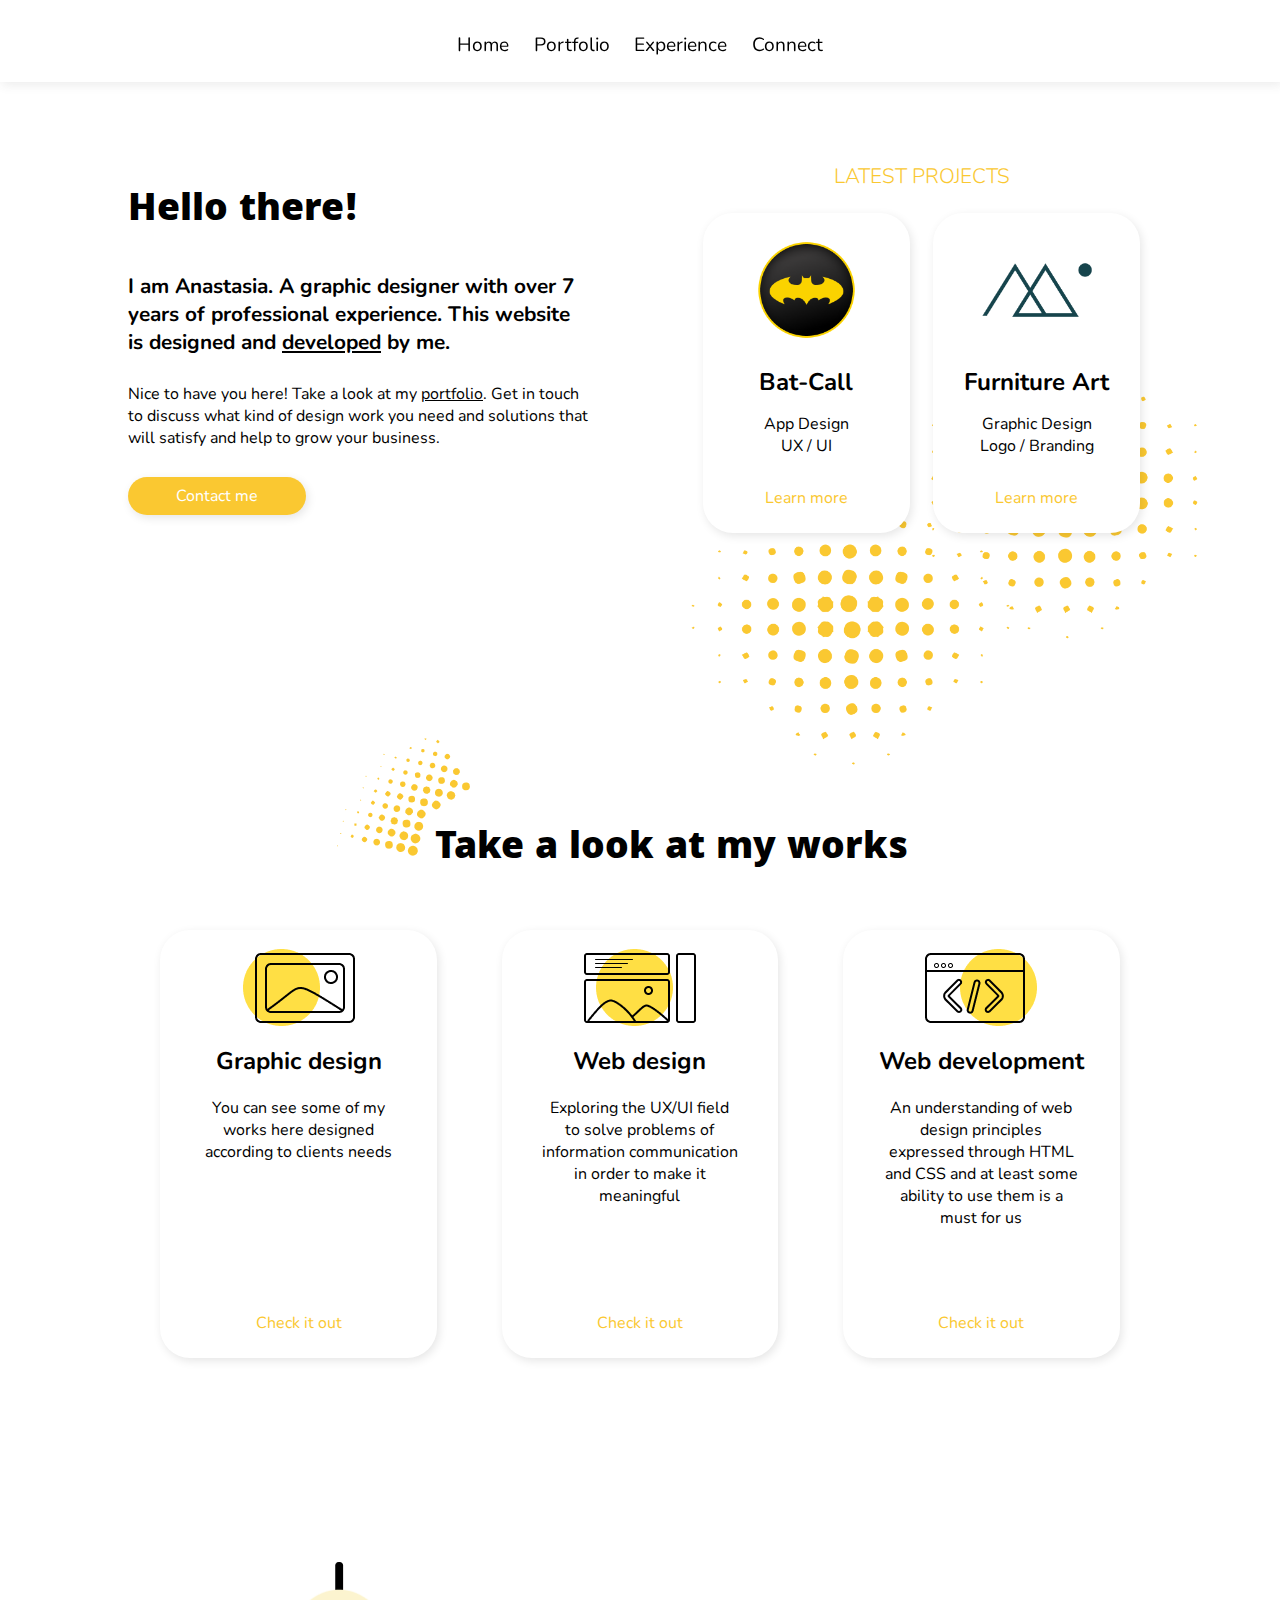
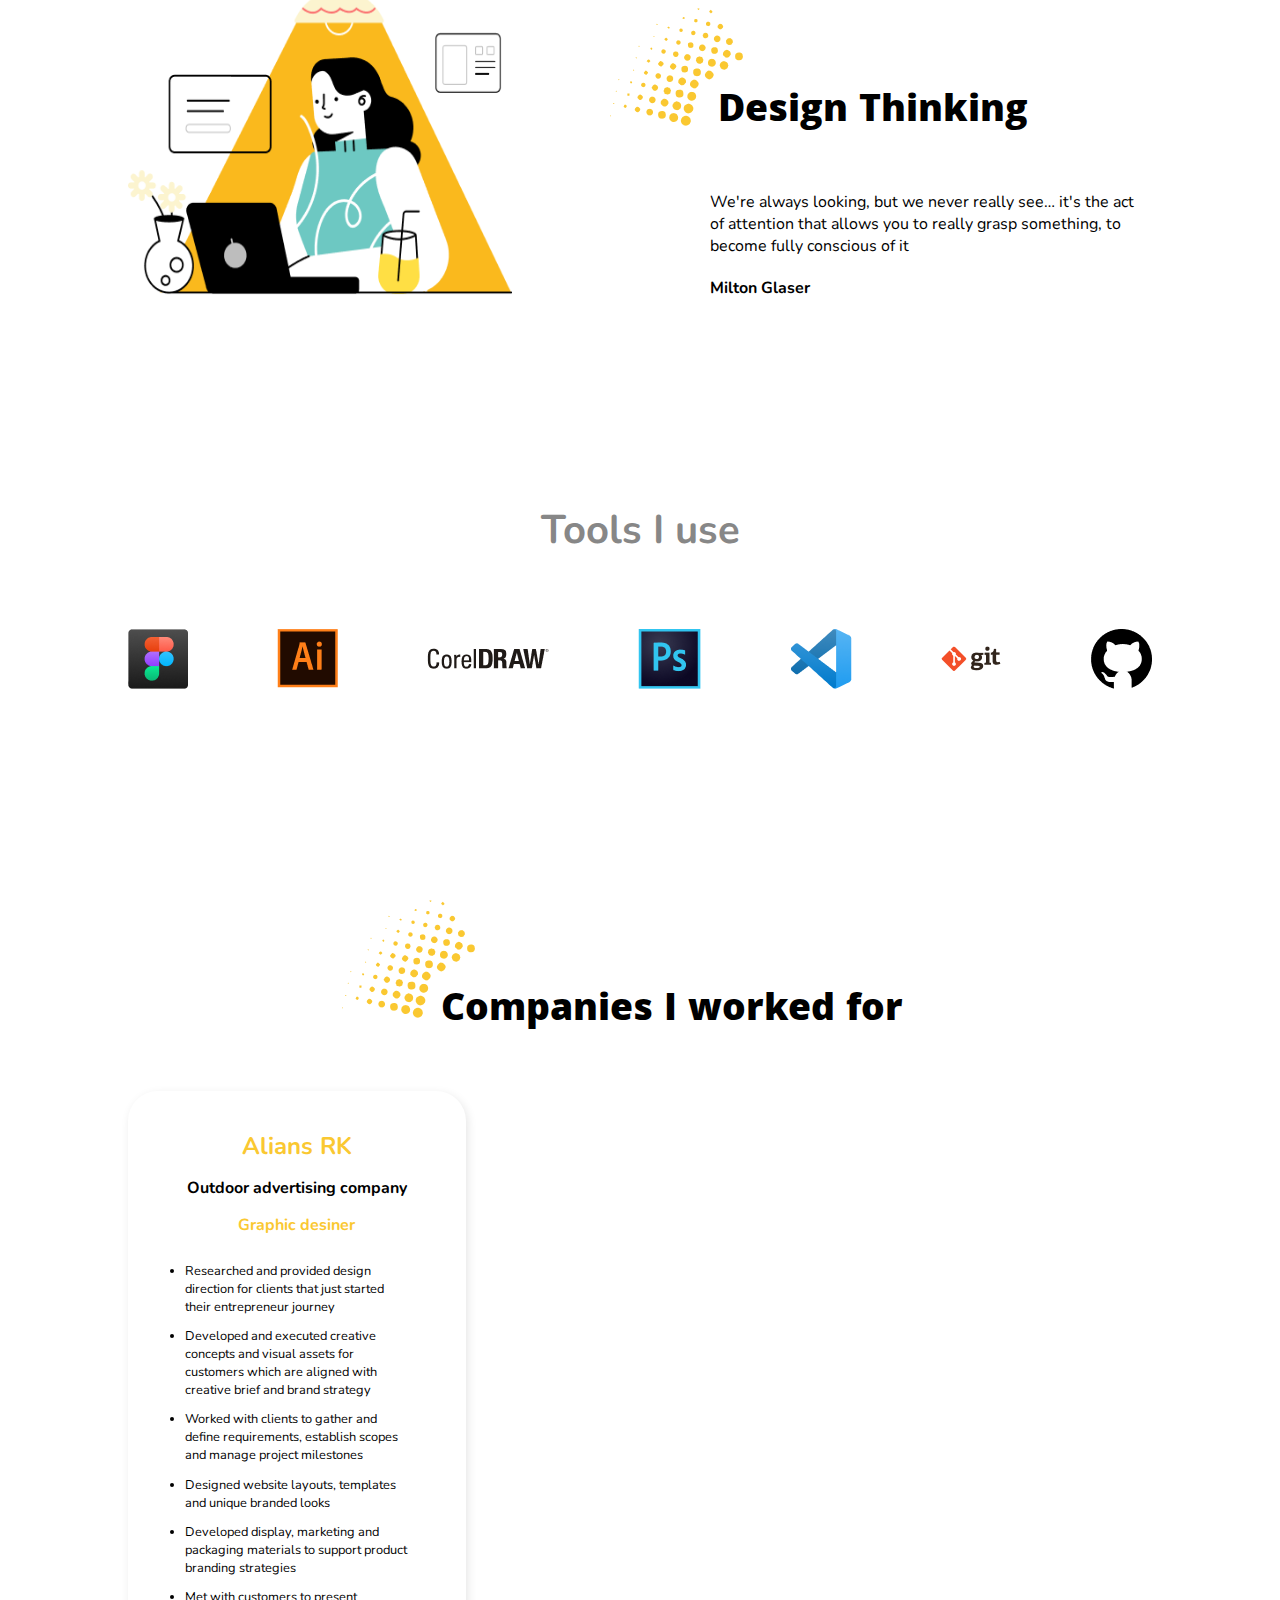
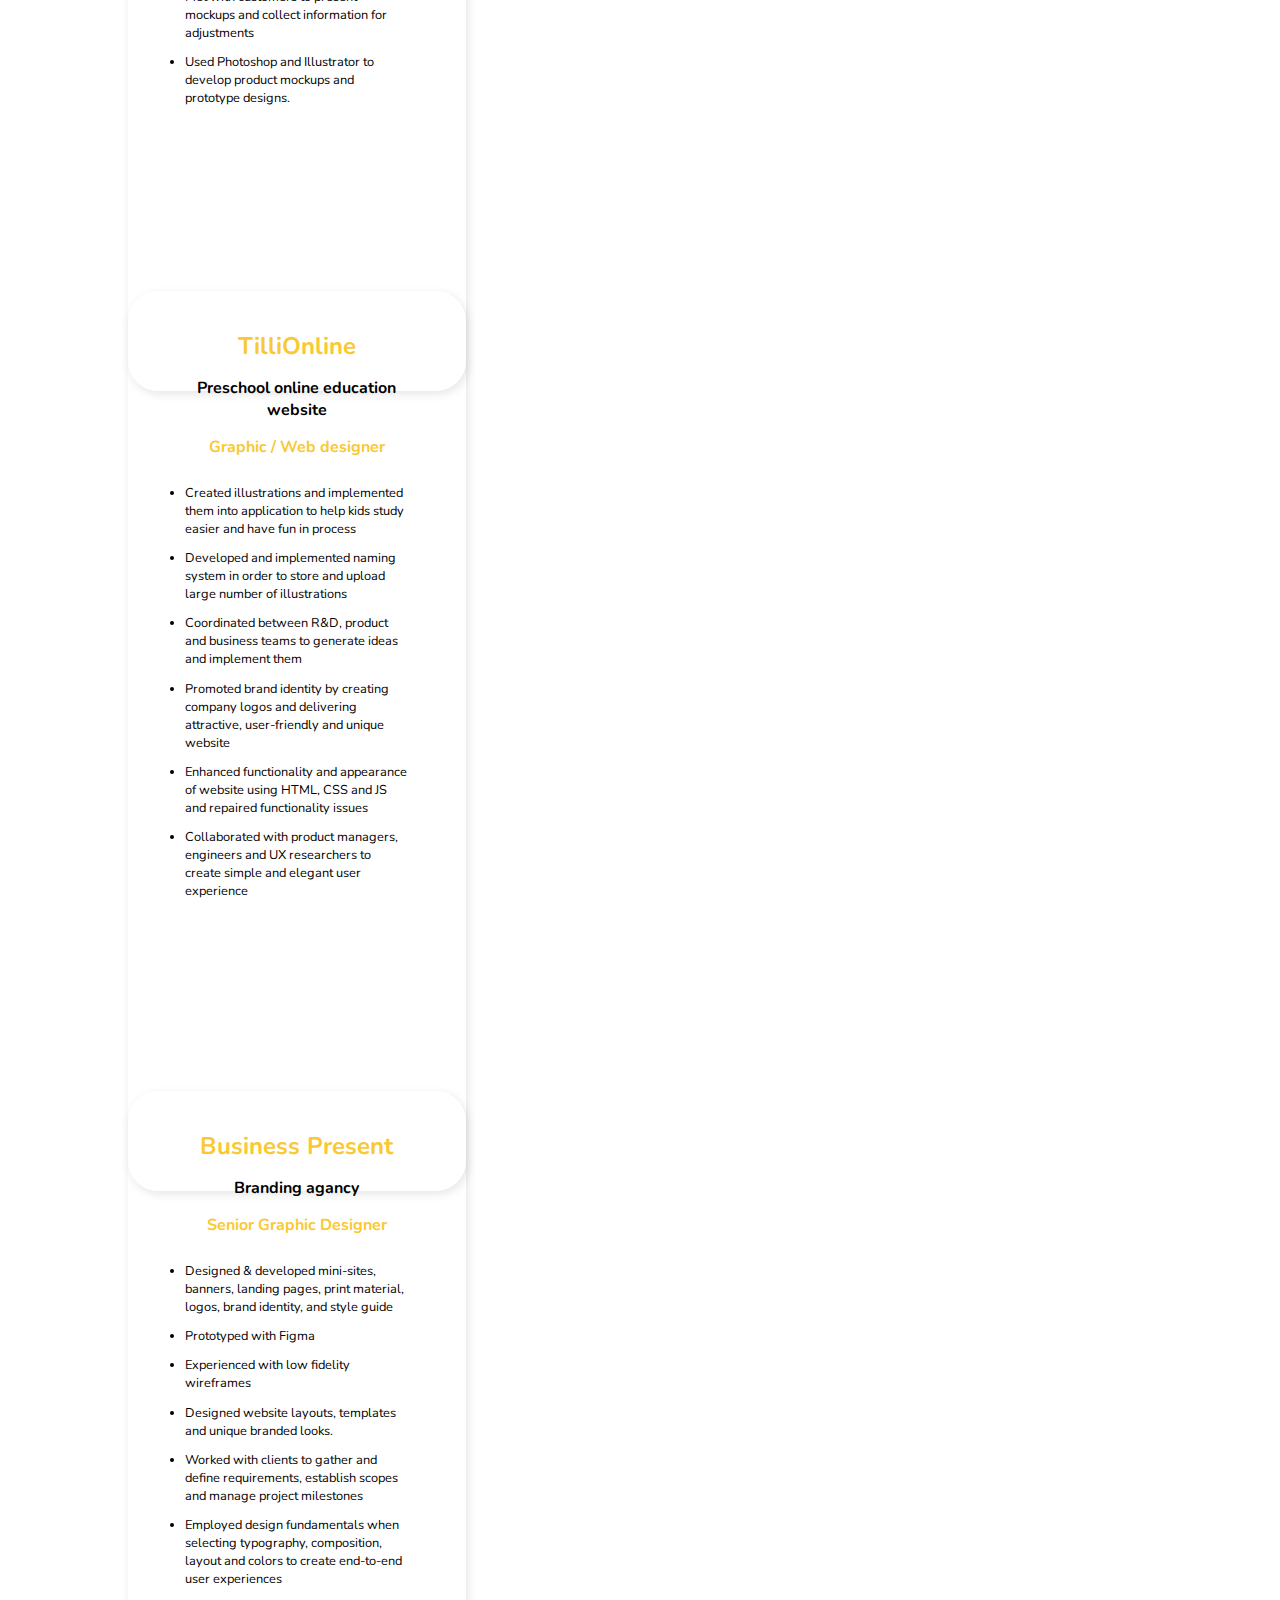
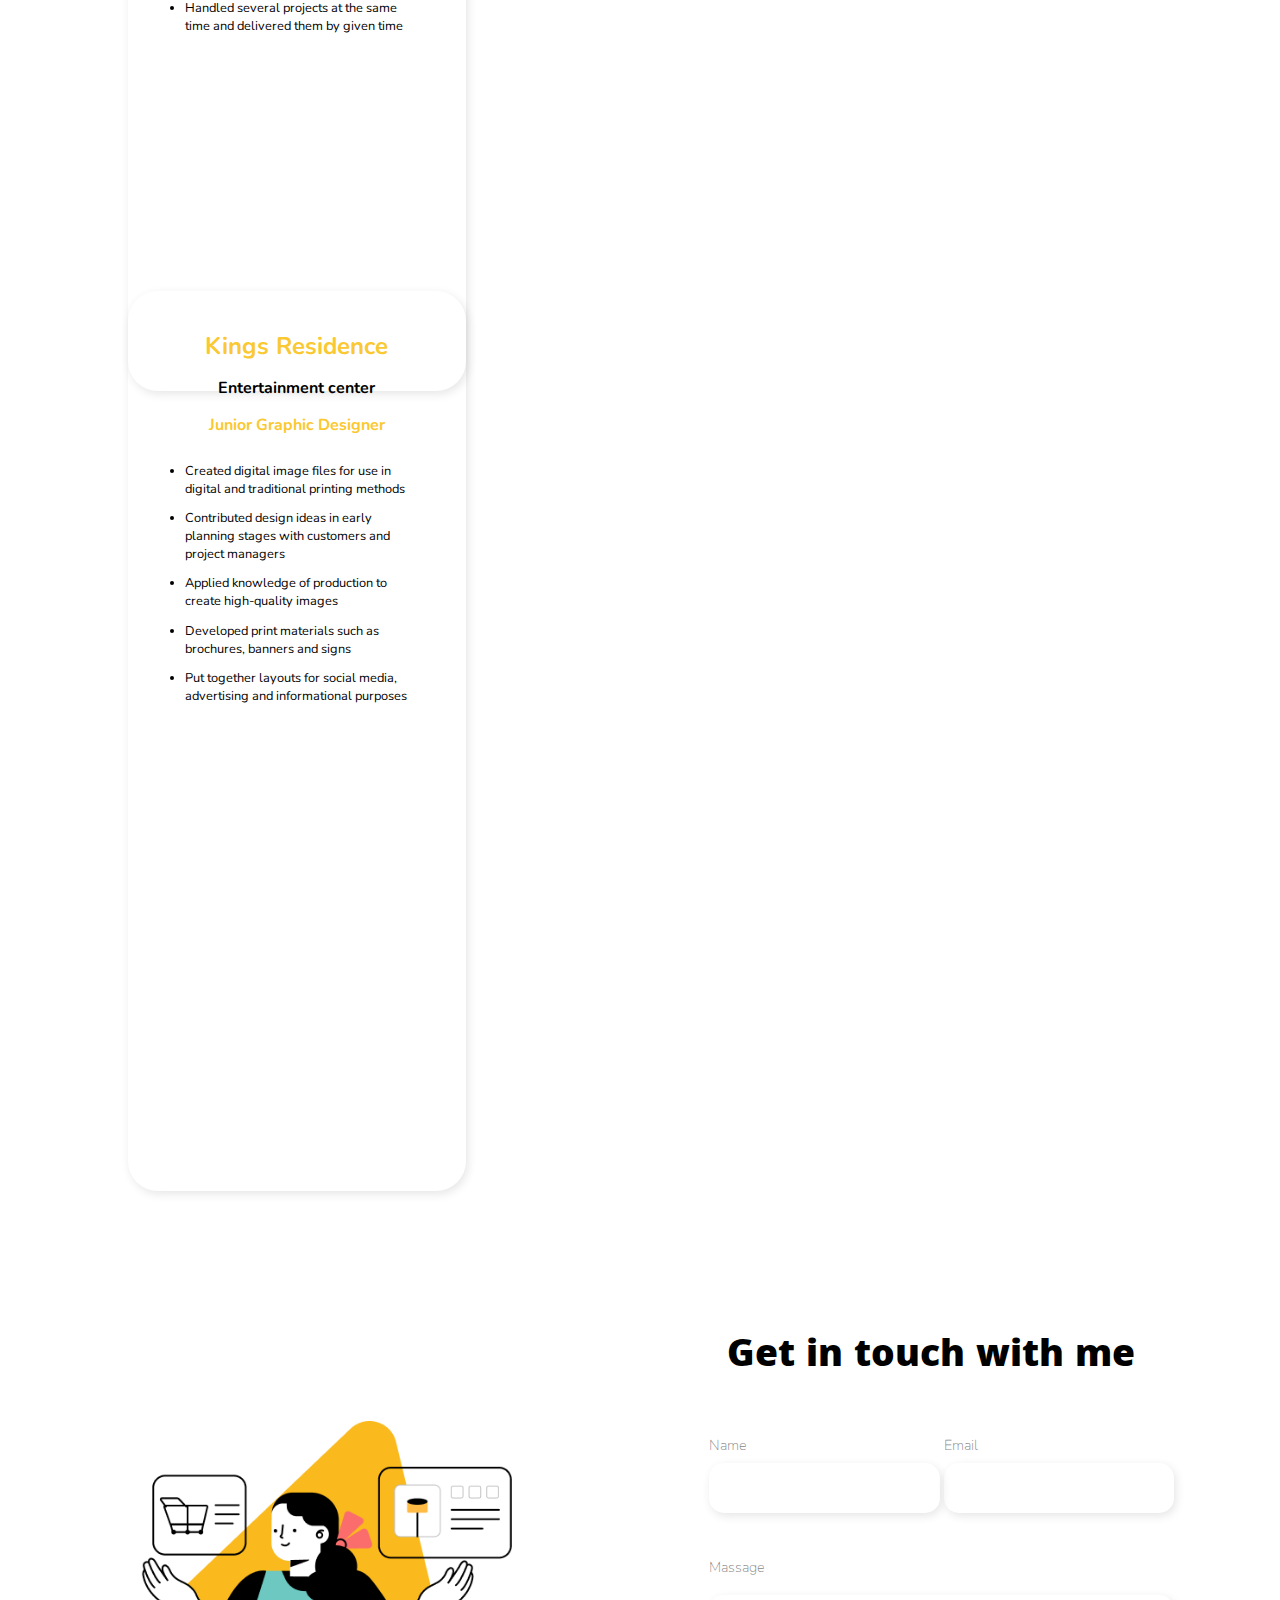
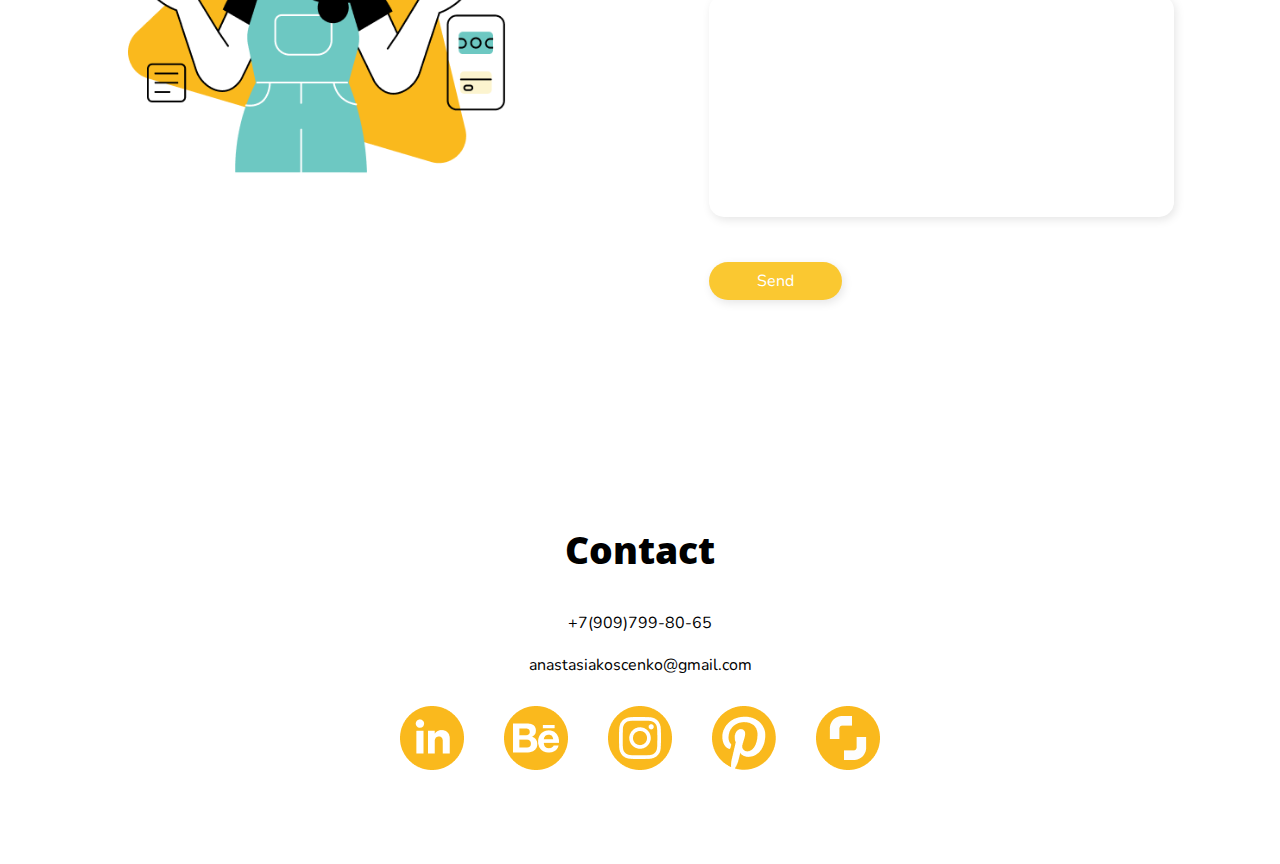
==== index.html @ 82a9565d "Changed title" ====
<!DOCTYPE html>
<html lang="en">
<head>
    <meta charset="UTF-8">
    <meta http-equiv="X-UA-Compatible" content="IE=edge">
    <meta name="viewport" content="width=device-width, initial-scale=1.0">
    <title>Portfolio</title>
    <link rel="stylesheet" href="https://unpkg.com/flickity@2/dist/flickity.min.css">
    <link rel="stylesheet" href="/style.css">
    <link rel="stylesheet" href="/style-media.css">
    <link rel="preconnect" href="https://fonts.googleapis.com">
    <link rel="preconnect" href="https://fonts.gstatic.com" crossorigin>
    <link href="https://fonts.googleapis.com/css2?family=Nunito:wght@200;300;400;500;600;700;800;900&display=swap" rel="stylesheet"> 
    <link href="https://fonts.googleapis.com/css2?family=Khula:wght@700;800&display=swap" rel="stylesheet"> 
    <link rel="apple-touch-icon" sizes="180x180" href="/apple-touch-icon.png">
    <link rel="icon" type="image/png" sizes="32x32" href="/favicon-32x32.png">
    <link rel="icon" type="image/png" sizes="16x16" href="/favicon-16x16.png">
    <link rel="manifest" href="/site.webmanifest">
    <link rel="mask-icon" href="/safari-pinned-tab.svg" color="#5bbad5">
    <meta name="msapplication-TileColor" content="#da532c">
    <meta name="theme-color" content="#ffffff">
    
    <script src="https://unpkg.com/flickity@2/dist/flickity.pkgd.min.js"></script>
</head>
<body>
    <a href="#" class="hamburger-menu">
        <img src="pics/burger-menu.png" alt="hamburger-img" class="hamburger-img">
    </a>
 

    <div class="hidden-menu">
        <div class="list-conteiner">
            <ul class="ul-hidden-menu">
                <li class="ul-hidden-menu-item"><a href="#portfolio-section" class="hidden-menu-item">Works</a></li>
                <li class="ul-hidden-menu-item"><a href="#experience" class="hidden-menu-item">Experience</a></li>
                <li class="ul-hidden-menu-item"><a href="#contact" class="hidden-menu-item">Contact</a></li>
            </ul>
        </div>
        <img src="/pics/close-btn.png" alt="close-btn" class="close-btn">
    </div>

    <header class="header-1">
        <nav>
            <ul class="nav-list">
                <li class="li-header button-conteiner"><a href="#" class="nav-item button-link">Home</a></li>
                <li class="li-header button-conteiner"><a href="#portfolio-section" class="nav-item button-link">Portfolio</a></li>
                <li class="li-header button-conteiner"><a href="#experience" class="nav-item button-link">Experience</a></li>
                <li class="li-header button-conteiner"><a href="#contact" class="nav-item button-link">Connect</a></li>
            </ul>
        </nav>
    </header>
    <main>
        <section class="section-1 hero-section" id="hero-section">

            
            <div class="section-1-container">
                <div class="text-conteiner-section-1">
                    <h2 class="h2-section-1">Hello there!</h2>
                    <h5 class="bold">I am Anastasia. A graphic designer with 
                        over 7 years of professional experience. This website is designed and <a href="https://github.com/sherwood-a" target=”_blank” class="hover underline">developed</a> by me.</h5>
                    <p>Nice to have you here! 
                        Take a look at my <a href="#portfolio-section" class="hover underline">portfolio</a>. 
                        <a href="#form" class="hover">Get in touch</a> 
                        to discuss what kind of design work you 
                        need and solutions that will satisfy 
                        and help to grow your business.
                    </p>
                    <a href="#form" class="button-yellow button-yellow-hero-section">Contact me</a>
                </div>
                
                <div class="latest-projects">

                    <h5 class="yellow h5-latest-projects">LATEST PROJECTS</h5>

                    <div class="portfolio-items-container portfolio-items-container-section-1">
                        
                        <div class="portfolio-item-container-outer portfolio-item graphic-design latest-projects-item"  id="batman">
                            <img src="/pics/section-1-batman.png" alt="icon" class="icon-section-1 icon-picture">

                                <h3>Bat-Call</h3>
                                <p class="portfolio-text portfolio-text-latest">App Design<br>UX / UI</p>
                                <div class="button-conteiner button-conteiner-hero-section">
                                    <a href="#" class="button-link yellow button-link-latest">Learn more</a>
                                </div>
                           
                        </div>

                        <div class="portfolio-item-container-outer portfolio-item graphic-design latest-projects-item" id="furniture-store-button">
                            <img src="/pics/section-1-furniture-art.png" alt="icon" class="icon-section-1 icon-picture">

                            <h3>Furniture Art</h3>
                            <p class="portfolio-text portfolio-text-latest">Graphic Design<br>Logo / Branding</p>
                            <div class="button-conteiner button-conteiner-hero-section">
                                <a href="#" class="button-link yellow button-link-latest">Learn more</a>
                            </div>

                        </div>

                    </div>

                </div>
          
            </div>
                    <!-- <img src="/pics/illustration-section-1.png" alt="Illustration-1" class="illustration-section-1"> -->
                    <!-- <img src="/pics/section-1-background.png" alt="illustration" class="section-1-background"> -->
                    <img src="/pics/section-1-background-mob.png" alt="illustration" class="section-1-background-mob">
        
        </section>

        <section class="section-2 portfolio-section" id="portfolio-section">

            <div class="heading-container heading-container-section-2">
                <div class="heading-inner-container">
                    <img src="/pics/heading-pic.png" alt="heading-pic" class="heading-pic">
                    <h2 class="h2-section-2 heading">Take a look at my works</h2>
                </div>
            </div>

            <div class="portfolio-items-container">
                <article class="portfolio-item graphic-design  div-container">
                    <img src="/pics/section-2-icon-01.png" alt="icon" class="icon-section-2 icon-picture">
                    <h3>Graphic design</h3>
                    <p class="portfolio-text">You can see some of my works here designed 
                        according to clients needs</p>
                    <div class="button-conteiner">
                        <a href="/index-graphic-design-portfolio.html" target=”_blank” class="button-link yellow">Check it out</a>
                    </div>
                </article>
                
                <article class="portfolio-item web-design  div-container">
                    <img src="/pics/section-2-icon-02.png" alt="icon" class="icon-section-2 icon-web-design">
                    <h3>Web design</h3>
                    <p class="portfolio-text">Exploring the UX/UI field to solve 
                        problems of information communication 
                        in order to make it meaningful</p>
                    <div class="button-conteiner">
                        <a href="https://www.behance.net/anastasiasherwood/projects" target=”_blank” class="button-link yellow">Check it out</a>
                    </div>
                </article>
                <article class="portfolio-item web-development  div-container">
                    <img src="/pics/section-2-icon-03.png" alt="icon" class="icon-section-2 icon-web-dev">
                    <h3>Web development</h3>
                    <p class="portfolio-text">An understanding of web design principles 
                        expressed through HTML and CSS and at 
                        least some ability to use them is a must for us</p>
                    <div class="button-conteiner">
                        <a href="https://github.com/sherwood-a" target=”_blank” class="button-link yellow">Check it out</a>
                    </div>
                </article>
            </div>

        </section>

        <section class="section-3 good-design-section" id="good-design-section">

            <div class="section-3-container">
                <img src="/pics/illustration-section-3.png" alt="Illustration-2" class="illustration-section-3">
                <div class="section-3-text-container">
                    <div class="heading-container">
                        <div class="heading-inner-container">
                            <img src="/pics/heading-pic.png" alt="heading-pic" class="heading-pic">
                            <h2 class="h2-section-3 heading">Design Thinking</h2>
                        </div>
                    </div>
                    <p class="section-3-text">We're always looking, but we never really see… 
                        it's the act of attention that allows you to really grasp something, 
                        to become fully conscious of it</p>
                    <p class="section-3-text bold">Milton Glaser</p>
                </div>
            </div>
        </section>
        <!-- <section class="section-4 aboutMyself-section" id="aboutMyself-section">
            <div class="section-4-text-container">
                <div class="heading-container">
                    <div class="heading-inner-container">
                        <img src="/pics/heading-pic.png" alt="heading-pic" class="heading-pic">
                        <h2 class="h2-section-4 heading">A little bit about myself</h2>
                    </div>
                </div>
                <p class="section-4-text">I'm passionate about art and improving my skill-set. 
                    I love challenges and can draft your dream brand 
                    identity using my artistic design ability
                </p>
            </div>
                <div class="circles"></div>
                <div class="circles"></div>
           
        </section> -->
        <section class="section-5 Tools-I-use" id="Tools-I-use">
            <h3 class="gray">Tools I use</h3>
            <ul class="tools-icons-container">
                <li><img src="/pics/logo-figma.png" alt="Figma" class="tools-icons"></li>
                <li><img src="/pics/logo-illustrator.png" alt="AI" class="tools-icons"></li>
                <li><img src="/pics/logo-corel.png" alt="CorelDraw" class="tools-icons"></li>
                <li><img src="/pics/logo-photoshop.png" alt="PS" class="tools-icons"></li>
                <li><img src="/pics/logo-visual-studio.png" alt="VSCode" class="tools-icons"></li>
                <li><img src="/pics/logo-git.png" alt="git" class="tools-icons"></li>
                <li><img src="/pics/logo-github.png" alt="GitHub" class="tools-icons"></li>
            </ul>
        </section>  
        <section class="section-6 experience" id="experience">

            <div class="heading-container heading-container-section-6">
                <div class="heading-inner-container">
                    <img src="/pics/heading-pic.png" alt="heading-pic" class="heading-pic">
                    <h2 class="h2-section-6 heading">Companies I worked for</h2>
                </div>
            </div>
            <div class="container">

                <div class="carousel">
                    
                    <div class="main-carousel">
                        
                        <div class="carousel-cell">
                            <div class="slider-items-contanier">
                                <h3 class="yellow">Alians RK</h3>
                                <p class="bold">Outdoor advertising company</p>
                                <p class="bold yellow">Graphic desiner</p>
                                <ul class="experience-items">
                                    <li>Researched and provided design direction for clients that just started their entrepreneur journey</li>
                                    <li>Developed and executed creative concepts and visual assets for customers which are aligned with creative brief and brand strategy</li>
                                    <li>Worked with clients to gather and define requirements, establish scopes and manage project milestones</li>
                                    <li>Designed website layouts, templates and unique branded looks</li>
                                    <li>Developed display, marketing and packaging materials to support product branding strategies</li>
                                    <li>Met with customers to present mockups and collect information for adjustments</li>
                                    <li>Used Photoshop and Illustrator to develop product mockups and prototype designs.</li>
                                </ul>
                            </div>
                        </div>
                        
                        <div class="carousel-cell">
                            <div class="slider-items-contanier">
                                <h3 class="yellow">TilliOnline</h3>
                                <p class="bold">Preschool online education website</p>
                                <p class="bold yellow">Graphic / Web designer</p>
                                <ul class="experience-items">
                                    <li>Created illustrations and implemented them into application to help kids study easier and have fun in process</li>
                                    <li>Developed and implemented naming system in order to store and upload large number of illustrations</li>
                                    <li>Coordinated between R&D, product and business teams to generate ideas and implement them</li>
                                    <li>Promoted brand identity by creating company logos and delivering attractive, user-friendly and unique website</li>
                                    <li>Enhanced functionality and appearance of website using HTML, CSS and JS and repaired functionality issues</li>
                                    <li>Collaborated with product managers, engineers and UX researchers to create simple and elegant user experience</li>
                                </ul>
                            </div>
                        </div>
                        
                        <div class="carousel-cell">
                            <div class="slider-items-contanier">
                                <h3 class="yellow">Business Present</h3>
                                <p class="bold">Branding agancy</p>
                                <p class="bold yellow">Senior Graphic Designer</p>
                                <ul class="experience-items">
                                    <li>Designed & developed mini-sites, banners, landing pages, print material, logos, brand identity, and style guide</li>
                                    <li>Prototyped with Figma</li>
                                    <li>Experienced with low fidelity wireframes</li>
                                    <li>Designed website layouts, templates and unique branded looks.</li>
                                    <li>Worked with clients to gather and define requirements, establish scopes and manage project milestones</li>
                                    <li>Employed design fundamentals when selecting typography, composition, layout and colors to create end-to-end user experiences</li>
                                    <li>Handled several projects at the same time and delivered them by given time</li>
                                </ul>
                            </div>
                        </div>
                        
                        <div class="carousel-cell">
                            <div class="slider-items-contanier">
                                <h3 class="yellow">Kings Residence</h3>
                                <p class="bold">Entertainment center</p>
                                <p class="bold yellow">Junior Graphic Designer</p>
                                <ul class="experience-items">
                                    <li>Created digital image files for use in digital and traditional printing methods</li>
                                    <li>Contributed design ideas in early planning stages with customers and project managers</li>
                                    <li>Applied knowledge of production to create high-quality images</li>
                                    <li>Developed print materials such as brochures, banners and signs</li>
                                    <li>Put together layouts for social media, advertising and informational purposes</li>
                                </ul>
                            </div>
                        </div>
                    </div>

                </div>

            </div>
        </section>
        <section class="section-7 form-section-7" id="form">

                <img src="/pics/illustration-section-7.png" alt="Illustration-7" class="illustration-section-7">

            <div class="form-container">
                <div class="heading-container">
                    <h2 class="h2-section-7 heading">Get in touch with me</h2>
                </div>

                <form action="#" method="post" class="form">
                        <div class="form-1-and-2-container">
                            <div class="input-container">
                                <label for="name" class="label">Name</label>
                                <input type="text" id="name" name="user_name" class="input-itself">
                            </div>
                            <div class="input-container">
                                <label for="email" class="label">Email</label>
                                <input type="email" id="email" name="user_email" class="input-itself">
                            </div>
                        </div>
                        <div class="input-container textarea-container">
                            <label for="msg" class="label">Massage</label>
                            <textarea type="text" id="msg" name="user_message" class="input-itself textarea"></textarea>
                        </div>
                        <button type="submit" class="button-yellow button-send">Send</button>
                </form>
            </div>
        </section>
        <section class="section-8 contact" id="contact">
            <h2 class="h2-section-8 heading-container">Contact</h2>
            <a href="tel:+79097889065">+7(909)799-80-65</a>
            <a href="mailto:anastasiakoscenko@gmail.com">anastasiakoscenko@gmail.com</a>
            <div class="social-media-container">
                <a href="https://www.linkedin.com/in/akosychenko/" target=”_blank”><img src="/pics/linkedin-icon.png" alt="Linkedin" class="social-media"></a>
                <a href="https://www.behance.net/anastasiasherwood/projects" target=”_blank”><img src="/pics/behance-icon.png" alt="Behance" class="social-media"></a>
                <a href="https://instagram.com/trybettersherwood?utm_medium=copy_link" target=”_blank”><img src="/pics/insta-icon.png" alt="Instagram" class="social-media"></a>
                <a href="https://www.pinterest.ru/sherwoodstoreru/_created/" target=”_blank”><img src="/pics/pinterest-icon.png" alt="pinterest" class="social-media"></a>
                <a href="https://www.shutterstock.com/g/shervyd" target=”_blank”><img src="/pics/shutterstock-icon.png" alt="shuterstock" class="social-media"></a>
            </div>
        </section>



        <div class="overlay overlay-pics-hidden furniture-store-button">
            <img src="/pics/pic-portfolio-graohic-design/overlay-pics/overlay-furniture-store.png" alt="furniture-store" class="overlay-pic">
            <a href="#" class="closeBtn">
                <img src="/pics/close-btn.png" alt="closeBtn">
            </a>
        </div>


        <div class="overlay overlay-pics-hidden batman">
            <img src="/pics/pic-portfolio-graohic-design/overlay-pics/overlay-batman.png" alt="furniture-store" class="overlay-pic">
            <a href="#" class="closeBtn">
                <img src="/pics/close-btn.png" alt="closeBtn">
            </a>
        </div>


    </main>
    <script src="script.js"></script>
    <script src="/script-graphic-design-portfolio-media.js"></script>
    <script>
        var elem = document.querySelector('.main-carousel');
var flkty = new Flickity( elem, {
  // options
  contain: true,
  wrapAround: true,
});
    </script>
</body>
</html>
---- style.css ----
*{
    margin: 0;
    padding: 0;
    box-sizing: border-box;
    -moz-box-sizing: border-box;
    -webkit-box-sizing: border-box;
}

html{
    font-family: 'Nunito', sans-serif;
    font-size: 18px;
    position: relative;
}

body{
    margin: 0 auto;
    background: url(/pics/section-1-background.png);
    background-repeat: no-repeat;
    background-position-y: 5%;
    background-position-x: 90%;
    background-size: 40vw;
}

.body-1{
    background: none !important;
}

main{
    width: 80%;
    margin: 0 auto;
}

a{
    all: unset;
}

a{
    cursor: pointer;
}


/**************** Sections ****************/

.section-2,.section-3,.section-4,
.section-5,.section-6,.section-7,.section-8{
    margin-top: 204px;
}





/**************** For JS ****************/

.hidden{
    display: none!important;
}





/**************** Text ****************/

h2{
    font-family: 'Khula', sans-serif;
    font-size: 2.5em;
    font-weight: 900;
}

h3{
    font-size: 1.5em;
}

h5{
    font-size: 1.3em;
}

a{
    text-decoration: none;
    color: inherit;
}

.bold{
    font-weight: bold;
}

.yellow{
    color: #FAC831;
}

.hover:hover{
    color: #FAC831;
}

.underline{
   text-decoration: underline;
}




/**************** Buttons ****************/

.button-yellow{
    color: white;
    background-color: #FAC831;
    padding: .5em 3em;
    width: fit-content;
    border-radius: 30px;
    box-shadow: 2px 3px 10px rgba(0, 0, 0, 0.1);
}

.button-yellow:hover{
    color: #FAC831;
    background-color: white;
    outline: 1px solid #FAC831;
}

.button-yellow:active{
    color: #FAC831;
    background-color: white;
    border: 1px solid #FAC831;
}


.test{
    background-color: #01125d;
    width: 100vw;
    height: 100px;
    position: absolute;
    top: 0;
    left: 0;
}




/**************** Header ****************/

.header-1{
    margin: 0 auto;
    position: sticky;
    top: 0;
    left: 0;
    z-index: 1;
}

.nav-list{

    background-color: #ffffff;
    box-shadow: 2px 3px 10px rgba(65, 65, 65, 0.1);
    /* border-radius: 0 0 15px 15px; */
    list-style: none;
    display: flex;
    flex-direction: row;
    justify-content: center;
    padding: 2em 1.5em 1.5em 1.5em;
    /* color: white; */
}

.li-header{
    font-size: 1.2em;
    margin-left: 1.3em;
}

.li-header:first-child{
    margin: 0;
}

/* .li-header:hover{
    margin: 0;
} */

.hamburger-menu{
    display: none;
}

/**************** Header-HIDDEN-MENU ****************/

.hidden-menu{
    display: none;
}

.burger-menu-hover{
    display: inline-block;
    position: fixed;
    top: 0;
    background-color: rgba(250, 200, 49, 0.961);
    color: white;
    font-size: 7vw;
    width: 100vw;
    height: 100vh;
    z-index: 2;
}

.close-btn{
    position: absolute;
    top: 40px;
    right: 40px;
    cursor: pointer;
}

.list-conteiner{
    display: flex;
    align-items: center;
    justify-content: center;
}

.ul-hidden-menu{
    display: flex;
    flex-direction: column;
    margin: 30% 40%;
}

.ul-hidden-menu-item{
    margin-top: 7vw;
}

.hidden-menu-item{
    font-family: inherit;
    position: relative;
}

.hidden-menu-item::after{
    position: absolute;
    content: "";
    width: 0;
    height: 2px;
    left: 0;
    bottom: -10px;
    background-color: white;
    transition: all .4s ease-in-out;
}

li:hover .hidden-menu-item::after{
    width: 100%;
    left: 0;
}


/**************** Headings ****************/

.heading-container{
    /* border: 1px red solid; */
    width: fit-content;
    margin: 7% auto;
}

.heading-inner-container{
    display: flex;
}

.heading{
    display: flex;
    align-self: flex-end;
    margin-bottom: -4%;
    margin-left: -6%;
}

.h2-section-7{
    margin: unset;
}


/**************** Section-1 ****************/

.section-1{
    /* border: 1px red solid; */
    width: 100%;
}


.section-1-background-mob{
    display: none;
}

.section-1-container{
    display: flex;
    flex-direction: row;
    justify-content: space-between;
    align-items: center;
    margin-top: 10em;
    /* border: 1px red solid; */
}

.icon-section-1{
    width: 60%;
}


.latest-projects{
    display: flex;
    flex-direction: column;
    text-align: center;
    width: 45%;
    /* border: 1px red solid; */
}

.portfolio-items-container-section-1{
    margin-top: 5%;
    /* border: 1px red solid; */
}

.latest-projects-item{
    /* border: 1px red solid; */
    width: 45% !important;
    height: 25vw !important;
}

.portfolio-text-latest{
    padding: 0 !important;
}

.h5-latest-projects{
    font-weight: 300;
}

.text-conteiner-section-1{
    display: flex;
    flex-direction: column;
    width: 45%;
}

.text-conteiner-section-1 > * {
    margin-top: 6%;
}

.text-conteiner-section-1 > *:first-child {
    margin-top: 0;
}

.button-link{
    font-family: inherit;
    position: relative;
}

.button-link::after{
    position: absolute;
    content: "";
    width: 0;
    height: 2px;
    left: 0;
    bottom: -10px;
    background-color: #FAC831;
    transition: all .4s ease-in-out;
}

.button-conteiner:hover .button-link::after{
    width: 100%;
    left: 0;
}



/**************** Section-2 ****************/

.a-portfolio-items{
    display: flex;
    justify-content: center;
    align-items: center;
}

 .portfolio-items-container{
    display: flex;
    flex-direction: row;
    justify-content: space-around;
}

.portfolio-item{
    position: relative;
    display: flex;
    flex-direction: column;
    align-items: center;
    box-shadow: 2px 3px 10px rgba(0, 0, 0, 0.1);
    width: 27%;
    height: 428px;
    border-radius: 30px;
    cursor: pointer;
    background-color: #ffffff;
}

.portfolio-item > *{
    margin-top: 7%;
}

.portfolio-item > *:last-child{
    position: absolute;
    bottom: 1.5em;
}

.portfolio-text{
    text-align: center;
    padding: 0 40px;
}


/**************** Section-3 ****************/

.section-3-container{
    display: flex;
    flex-direction: row;
}

.section-3-text-container{
    display: flex;
    flex-direction: column;
    justify-content: flex-end;
}

.section-3-text{
    padding-top: 3%;
    padding-left: 31%;
}

.illustration-section-3{
    width: 30vw;
}




/**************** Section-4 ****************/

.section-4-text-container > * {
    margin-top: 2em;
}


.section-4-text-container > *:first-child {
    margin-top: 0;
}

.section-4-text{
    margin-left: 100px;
    width: 25vw;
}




/**************** Section-5 ****************/

.gray{
    font-size: 2.5em;
    color: #878787;
    margin-bottom: 72px;
    text-align: center;
}

.tools-icons-container{
    display: flex;
    justify-content: space-between;
    align-items: center;
    list-style: none;
    flex-wrap: wrap;
    margin: 0 auto;
}




/**************** Section-6 ****************/


.slider-items-contanier{
    box-shadow: 2px 3px 10px rgba(0, 0, 0, 0.1);
    padding: 7% 17%;
    border-radius: 30px;
    height: 900px;
}

.carousel-cell {
    width: 33%;
    height: 800px;
    margin-right: 30px;
  }
  .carousel-cell.size-180 { width: 180px; }
  .carousel-cell.size-large { width: 75%; }

/* .container{
  border: 1px solid red;
} */


/**************** flickity ****************/

.flickity-viewport{
    height: 1000px !important;
}

.flickity-button-icon {
    fill: #FAC831;
  }

  /* no circle */
.flickity-button {
    background: transparent;
  }

  .flickity-button:hover {
    background: #fac83116;
  }

  /* white circles */
.flickity-page-dots .dot {
    width: 12px;
    height: 12px;
    opacity: 1;
    background: transparent;
    border: 2px solid #FAC831;
  }

  /* fill-in selected dot */
  .flickity-page-dots .dot.is-selected {
    background: #FAC831;
  }

  .flickity-page-dots{
    bottom: 30px;
}
  
.slider-items-contanier > *{
    margin-top: 15px;
    text-align: center;
} 

.experience-items{
    text-align: unset;
    font-size: .8em;
}

.experience-items >*{
    padding-top: 5%;
}

.flickity-prev-next-button.previous {
    left: -50px;
  }
  .flickity-prev-next-button.next {
    right: -50px;
  }


/**************** Section-7 ****************/

.form-section-7{
    display: flex;
    flex-direction: row;
    justify-content: space-between;
    flex-wrap: nowrap;
    align-items: center;
}


.form > *{
    margin-top: 10%;
}

.input-container{
    display: flex;
    flex-direction: column;
}

.form-1-and-2-container{
    display: flex;
    flex-direction: row;
    flex-wrap: nowrap;
    justify-content: space-between;
} 


.form-1-and-2-container > *{
    width: 47%;
}

.input-itself{
    box-shadow: 2px 3px 10px rgba(0, 0, 0, 0.1);
    width: 100%;
    height: 50px;
    border-radius: 15px;
    padding: 0 .7em;
}

input, textarea, button{
    all: unset;
}

.label{
    font-size: .9em;
    color: #878787;
    /* margin-left: 40px; */
    margin-bottom: 4%;
    font-weight: 100;
}

.textarea{
    height: 200px;
    padding: .7em;
}

button{
    cursor: pointer;
}

.illustration-section-7{
    width: 30vw;
}

.input-itself:focus,
.textarea:focus{
    box-shadow: 2px 3px 10px rgba(0, 0, 0, 0.2);
}


/**************** Section-8 ****************/

.contact{
    display: flex;
    flex-direction: column;
    height: 40vh;
    align-items: center;
}

.contact > *{
    margin-top: 20px;
}

.contact > *:first-child{
    margin-top: none;
}

.h2-section-8{
    margin-bottom: .1em;
}

.social-media-container{
    display: flex;
    justify-content: center;
    align-items: center;
    flex-wrap: wrap;
    width: 600px;
}

.social-media-container > *{
    padding: 10px 20px;
}

.h3-section-7{
    font-size: 2em;
    padding-top: 80px;
    text-align: center;
}

.social-media:hover{
    width: 90%;
}




                    /****** GRAPHIC DESIGN PAGE ******/
/**************** index-graphic-design-portfolio.html ****************/
                   /********************************/



/**************** Overlay pic ****************/

.overlay-pics-hidden{
    display: none;
}

.closeBtn{
    position: absolute;
    top: 1%;
    right: 3%;
    z-index: 10;
}

.overlay { 
    position: fixed; 
    overflow-y: scroll;
    overscroll-behavior: contain;
    top: 0; right: 0; bottom: 0; left: 0; 
    background-color: #000000b4; 
    text-align: center;
    z-index: 2;
}

.overlay-pic{
    width: 80vw;
}

/**************** Header-2 ****************/

.header-2{
    margin-top: 3%;
    /* border: 1px solid red; */
}
 
.button-back{
    display: flex;
    align-items: center;
}

.button-back-bottom{
    display: flex;
    justify-content: center;
    align-items: center;
    margin-top: 7%;
}

.text-back{
    margin-left: 10px;
}

/**************** body ****************/

.portfolio-item-containers{
    display: flex;
    align-items: center;
    box-shadow: 2px 3px 10px rgba(0, 0, 0, 0.2);
    border-radius: 30px;
    margin-top: 5%;
    padding: 3%;
    cursor: pointer;
}

.portfolio-item-containers:hover{
    outline: #FAC831 1px solid;
}


.text-conteiner-1{
    margin-left: 10%;
}

.text-conteiner-1>*{
    padding-top: 3%;
}

.text-item{
    padding-top: 10%;
}

.section-8-2 {
    position: relative;
    bottom: 100px;
}

.background-pic-1{
    position: absolute;
    z-index: -1;
}

.background-pic-top{
    top: 0;
    right: 0;
}

.background-pic-bottom{
    bottom: 0;
    left: 0;
}
---- style-media.css ----
@media(max-width: 1510px){

    .experience-items{
        font-size: 16px;
    }
    .experience-items{
        font-size: .8em;
    }

    .section-1-container{
        margin-top: 5em;
    }

}



@media(max-width: 1440px){

    html{
        font-size: 16px;
    }
}

@media(max-width: 1200px){

    .portfolio-item{
        width: 32%;
    }

    .experience-items{
        font-size: 15px;
    }
    .experience-items{
        font-size: .8em;
    }

    .carousel-cell { width: 50%; }

    /* .portfolio-text{
        padding: 0 20px;
    } */
   
}

@media(max-width: 1000px){

    .carousel-cell {
        width: 70%;
        /* height: 800px;
        margin-right: 30px; */
      }

      .portfolio-items-container{
        flex-direction: column;
        align-items: center;
    }

      .portfolio-item{
        width: 300px;
        margin-top: 5%;
    }

    .section-1-container{
        flex-direction: column;
    }

    .portfolio-items-container-section-1{
        flex-direction: row;
        margin-top: 2%;
    }

    .latest-projects{
        width: 100%;
        /* border: 1px red solid; */
        margin-top: 7%;
    }

    .latest-projects-item{
        /* border: 1px red solid; */
        width: 45% !important;
        height: fit-content !important;
    }

    .button-link-latest{
        display: block;
    }

    body{
        background: none;
    }

    .text-conteiner-section-1{
        width: 100%;
    }

    .button-yellow-hero-section{
        position: relative;
        margin: 5% auto;
    }

    .button-conteiner-hero-section{
        position: relative !important;
        padding-top: 4%;
    }
}


@media(max-width: 900px){

    .section-2,.section-3,.section-4,
.section-5,.section-6,.section-7,.section-8{
    margin-top: 100px;
}

    html{
        font-size: 15px;
    }

    .section-1-container > * {
        margin-top: 1.5em;
    }

    .illustration-section-3{
        display: none;
    }

     .section-3-text{
        padding-left: 35%;
     }

    .illustration-section-7{
        display: none;
    }

    .form-container{
        margin: 0 auto;
    }

    .button-send{
        display: block;
        margin: 10% auto;
    }

    .carousel-cell { width: 80%; }

    .flickity-prev-next-button.previous {
        left: -40px;
      }
      .flickity-prev-next-button.next {
        right: -40px;
      }
}

@media(max-width: 700px){

    .nav-list{
        padding: 1.5em 1em 1em 1em;
    }

    .nav-item{
        font-size: .8em;
    }

    .portfolio-item{
        margin-top: 7%;
        width: 60%;
        height: 40%;
        padding: 6% 0;
    }

    .portfolio-item > *:last-child{
        position: relative;
        bottom: unset;
    }

    .section-3-text{
        padding-left: 2em;
     }

    .slider-inner-container{
        flex-direction: column;
        align-items: center;
    }

    .slider-items-contanier > *{
        margin-top: 4%;
    }

    .slider-items{
        margin-top: 7%;
        width: 60%;
        padding: 6% 0;
    }

    .tools-icons{
        width: 80%;
    }

    .carousel-cell {
        width: 88%;
        height: 800px;
        margin-right: 30px;
      }

      .h2-section-8{
        margin-bottom: .1em;
    }

    .flickity-prev-next-button.previous {
        left: -30px;
      }
      .flickity-prev-next-button.next {
        right: -30px;
      }

}

@media(max-width: 600px){

    html{
        font-size: 17px;
    }

    header{
        position: relative;
        margin: 7% auto;
        width: 85%;
    }

    .hamburger-menu{
        display: flex;
        justify-content: end;
        margin: 7%;
    }    

    .illustration-section-1, .nav-list, .section-1-background{
        display: none;
    }    

    .section-1-background-mob{
        display: inline-block;
        position: absolute;
        top: 0;
        left: 0;
        z-index: -1;
    }

    .section-1-container{
        text-align: center;
        align-items: center;
        margin: 7em auto 0 auto;
        width: 85%;
    }

    .section-1-container > *{
        margin-top: 2em;
    }

    .section-1-background{
        height: 20%;
    }

    .heading{
        font-size: 1.8em;
        margin: 0 auto;
    }

    /* .heading-inner-container{
        height: 4.7em;
    } */

    .heading-pic{
        display: none;
    }


    .tools-icons-container{
        max-width: 350px;
    }

    .tools-icons{
        width: 75%;
        padding-top: 50%;
    }

    .form-1-and-2-container{
        flex-direction: column;
        } 
    
    
        .form-1-and-2-container > *{
            width: 100%;
            padding-top: 10%;
        }

    .social-media-container{
        width: 400px;
    }

    .flickity-prev-next-button.previous {
        left: -5px;
      }
      .flickity-prev-next-button.next {
        right: -5px;
      }

      .portfolio-items-container-section-1{
        flex-direction: column;
    }

    .latest-projects-item{
        /* border: 1px red solid; */
        width: 70% !important;
    }

}

@media(max-width: 430px){

    .heading{
        font-size: 1.5em;
    }

    .heading-inner-container{
        height: 4.5em;
    }

    .portfolio-item{
        width: 90%;
        height: 40%;
    }

    .slider-items{
        margin-top: 7%;
        width: 90%;
        padding: 6% 0;
    }

    .tools-icons-container{
        margin: 0 10%;
    }

    /* .flickity-page-dots{
        bottom: 100px;
    } */
   
    .latest-projects-item{
        /* border: 1px red solid; */
        width: 90% !important;
    }

}
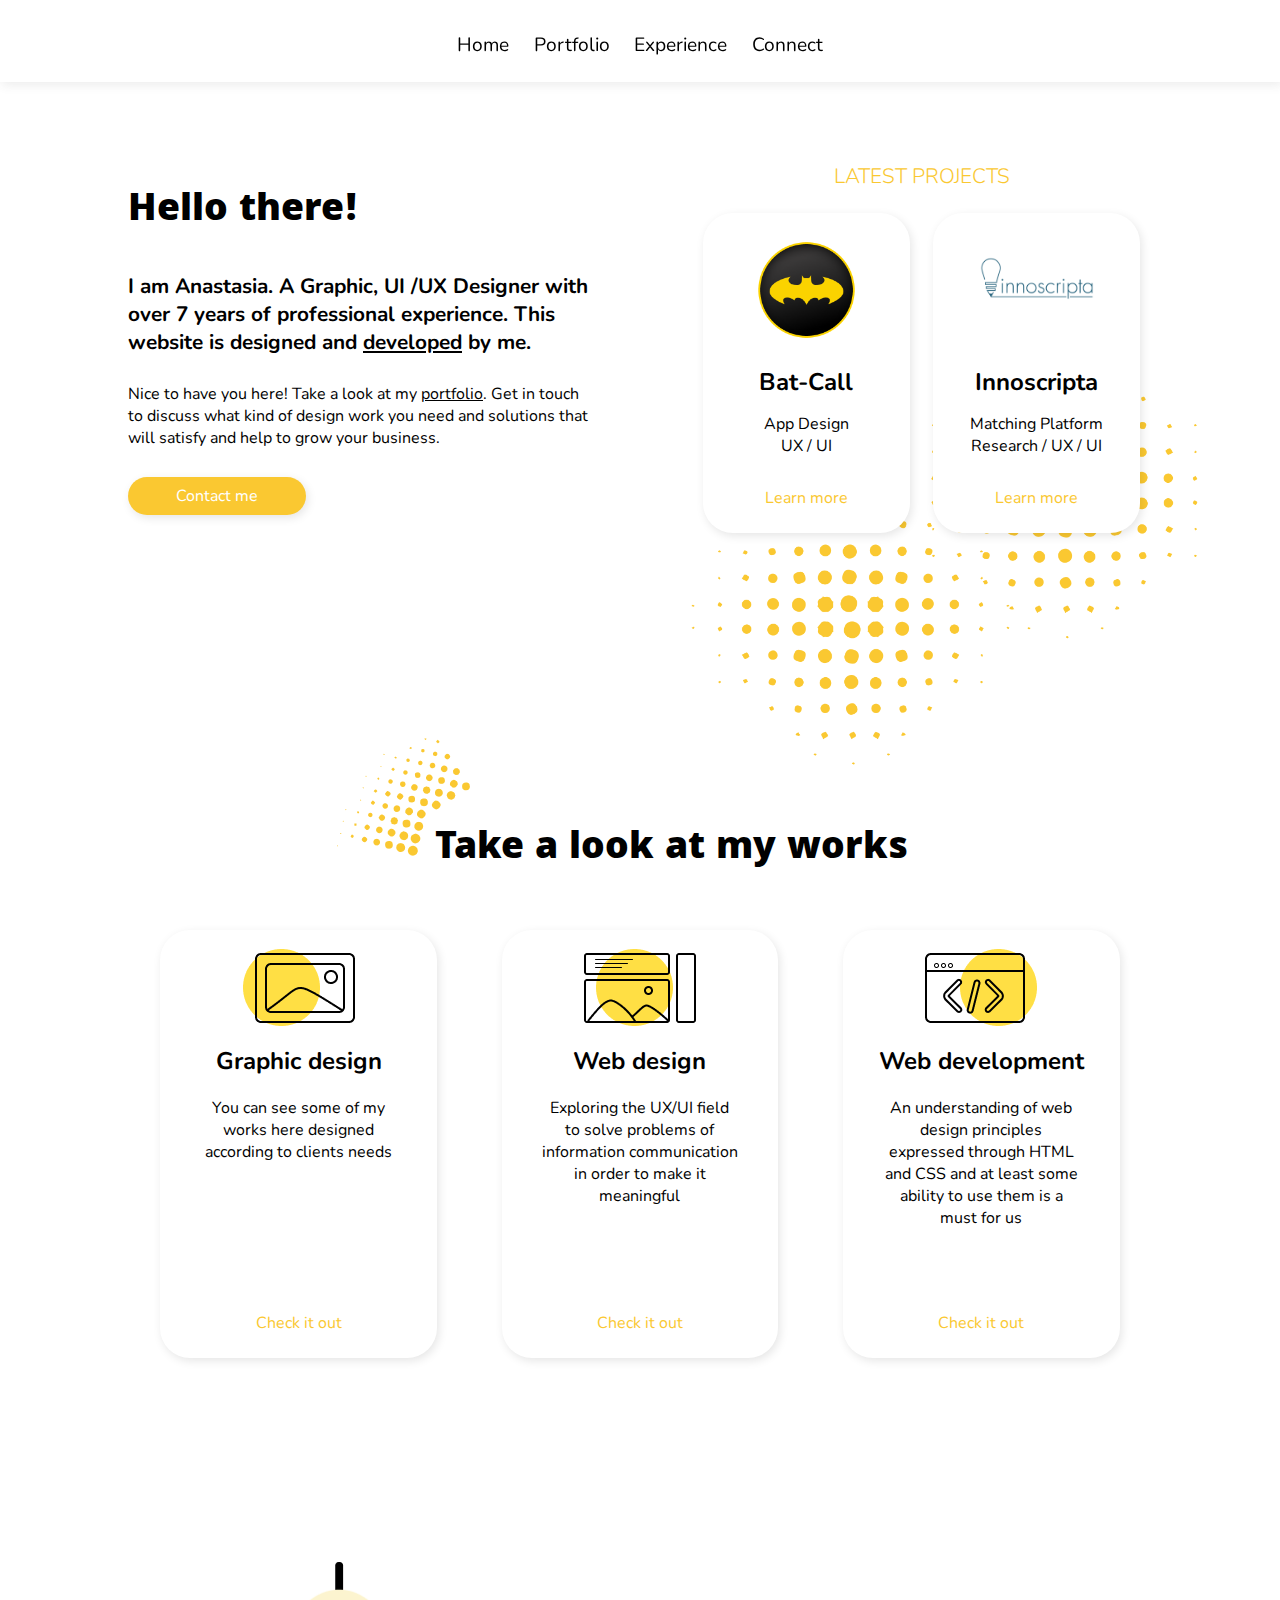
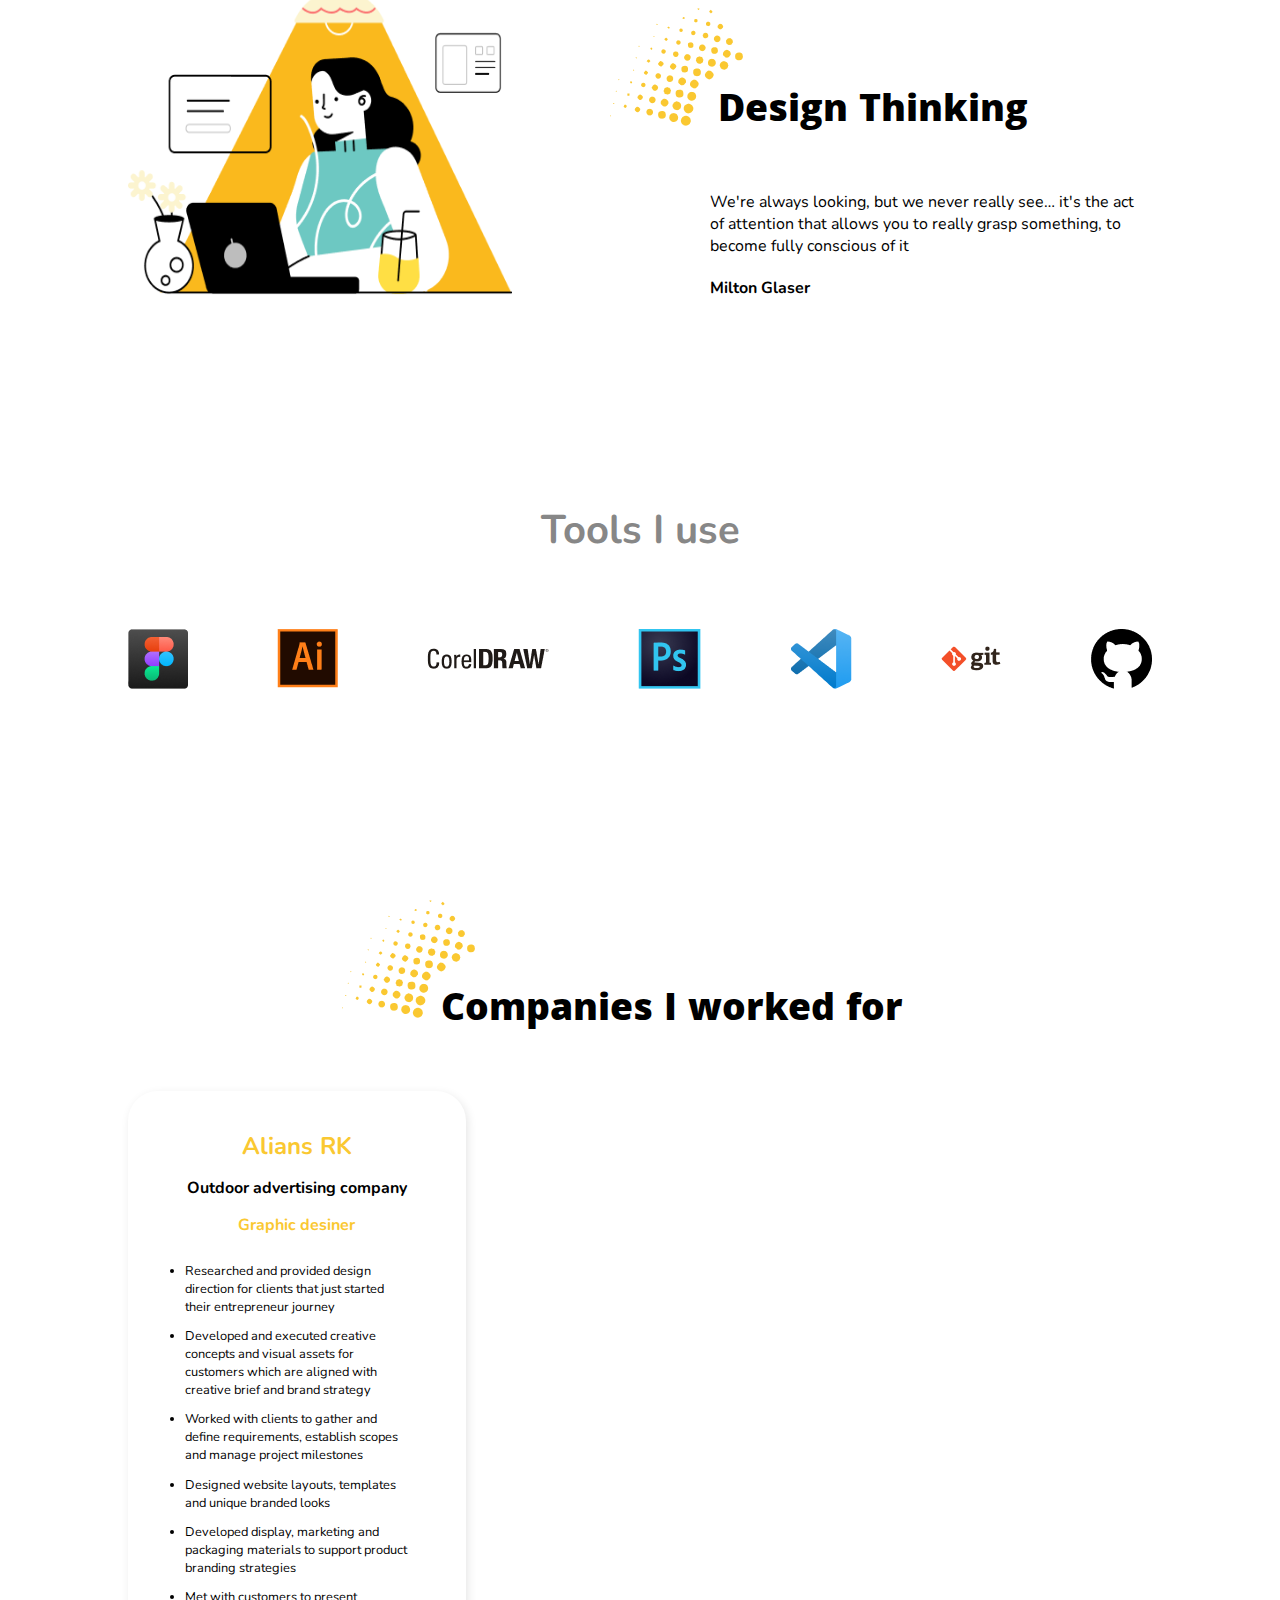
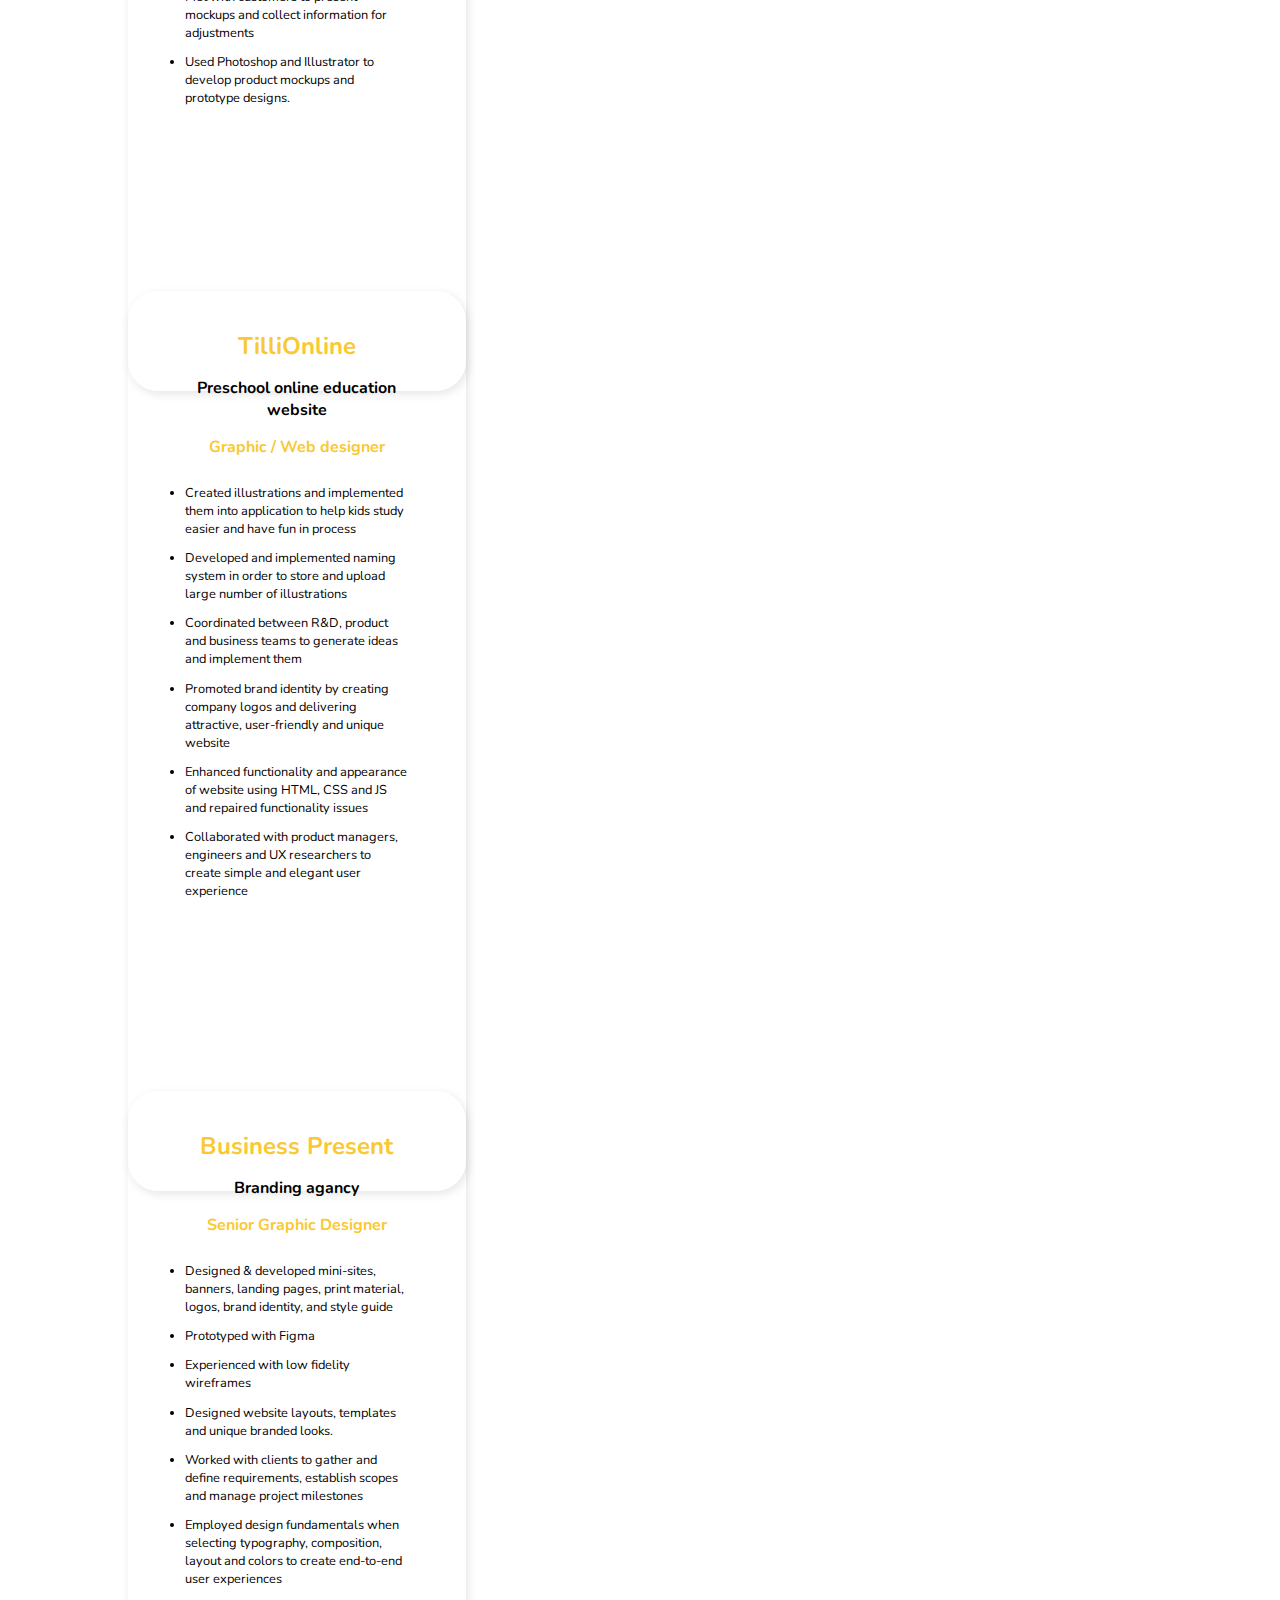
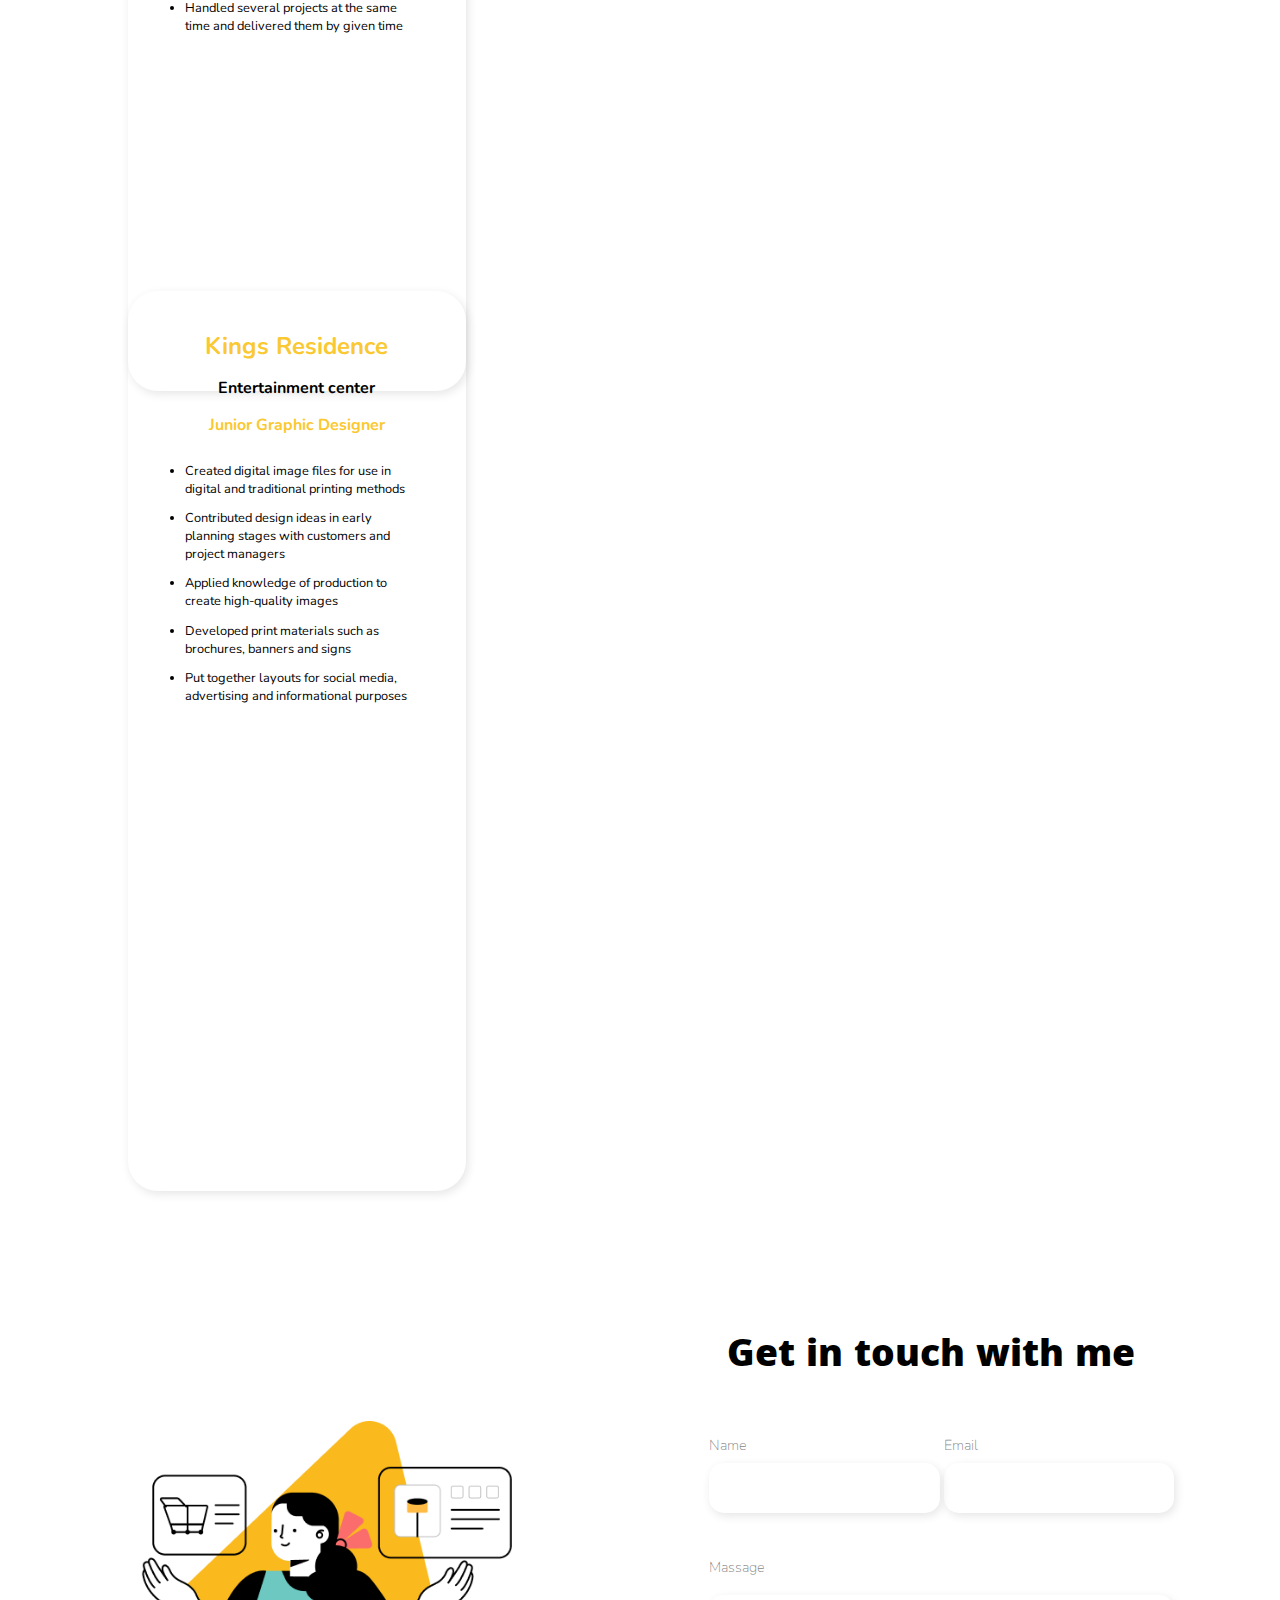
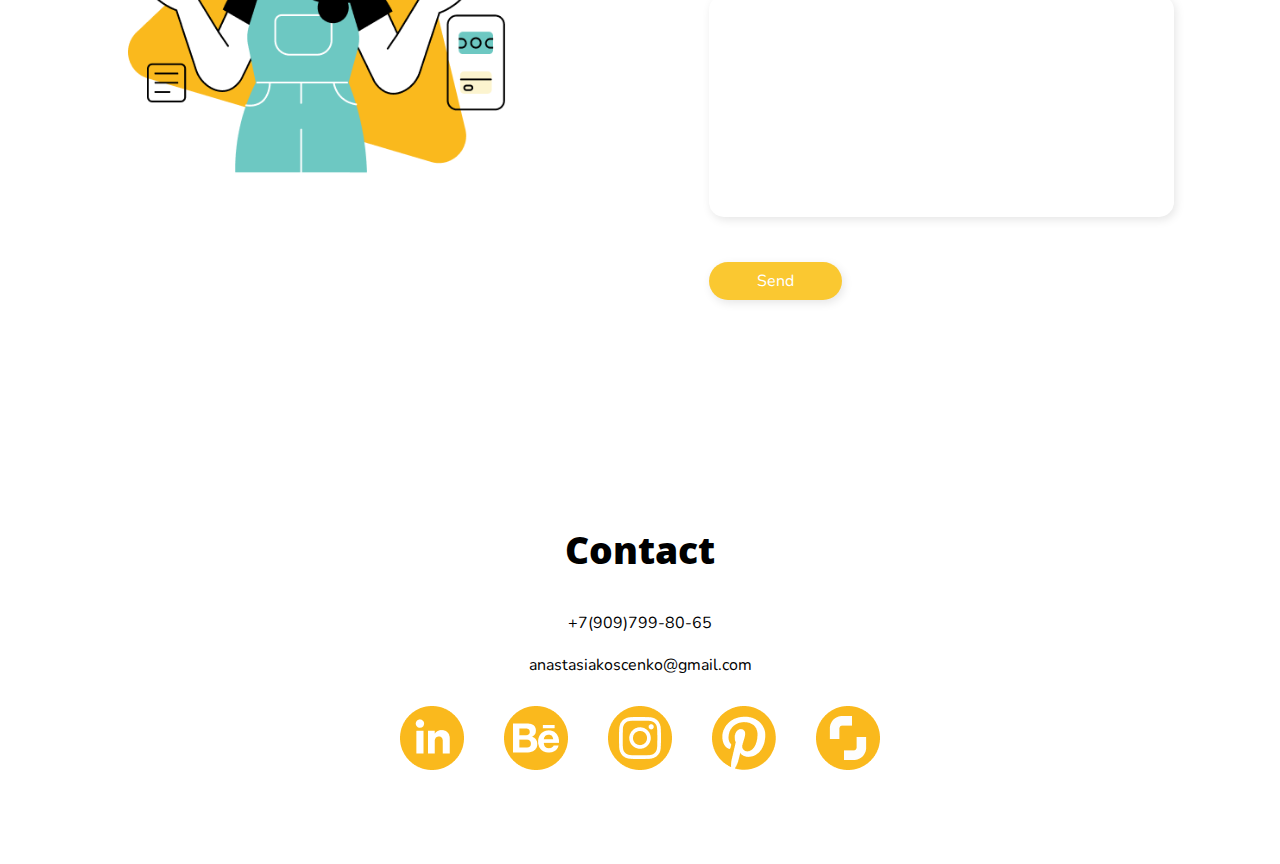
==== commit 5c63df47: "Adjustnent for booking" ====
--- a/index.html
+++ b/index.html
@@ -56,7 +56,7 @@
             <div class="section-1-container">
                 <div class="text-conteiner-section-1">
                     <h2 class="h2-section-1">Hello there!</h2>
-                    <h5 class="bold">I am Anastasia. A graphic designer with 
+                    <h5 class="bold">I am Anastasia. A Graphic, UI /UX Designer with 
                         over 7 years of professional experience. This website is designed and <a href="https://github.com/sherwood-a" target=”_blank” class="hover underline">developed</a> by me.</h5>
                     <p>Nice to have you here! 
                         Take a look at my <a href="#portfolio-section" class="hover underline">portfolio</a>. 
@@ -85,13 +85,13 @@
                            
                         </div>
 
-                        <div class="portfolio-item-container-outer portfolio-item graphic-design latest-projects-item" id="furniture-store-button">
-                            <img src="/pics/section-1-furniture-art.png" alt="icon" class="icon-section-1 icon-picture">
-
-                            <h3>Furniture Art</h3>
-                            <p class="portfolio-text portfolio-text-latest">Graphic Design<br>Logo / Branding</p>
+                        <div class=" portfolio-item div-container portfolio-item-container-outer portfolio-item graphic-design latest-projects-item" >
+                            <img src="/pics/section-1-innoscripta.png" alt="icon" class="icon-section-1 icon-picture">
+
+                            <h3>Innoscripta</h3>
+                            <p class="portfolio-text portfolio-text-latest">Matching Platform<br>Research / UX / UI</p>
                             <div class="button-conteiner button-conteiner-hero-section">
-                                <a href="#" class="button-link yellow button-link-latest">Learn more</a>
+                                <a href="https://www.figma.com/proto/AQKenXcfwunpEUPMtlsJjf/portfolio%2Finnoscripta?node-id=402%3A192&scaling=min-zoom&page-id=0%3A1&starting-point-node-id=402%3A192" target=”_blank” class="button-link yellow button-link-latest">Learn more</a>
                             </div>
 
                         </div>
--- a/style.css
+++ b/style.css
@@ -702,6 +702,7 @@
 .button-back{
     display: flex;
     align-items: center;
+    margin-left: 2vw;
 }
 
 .button-back-bottom{
--- a/style-media.css
+++ b/style-media.css
@@ -322,6 +322,10 @@
         font-size: 1.5em;
     }
 
+    .text-conteiner-section-1{
+        width: 90vw;
+    }
+
     .heading-inner-container{
         height: 4.5em;
     }
@@ -339,6 +343,12 @@
 
     .tools-icons-container{
         margin: 0 10%;
+    }
+
+    .section-3-text-container{
+        border-top: 1px solid #FAC831;
+        border-bottom: 1px solid #FAC831;
+        padding-bottom: 7vh;
     }
 
     /* .flickity-page-dots{
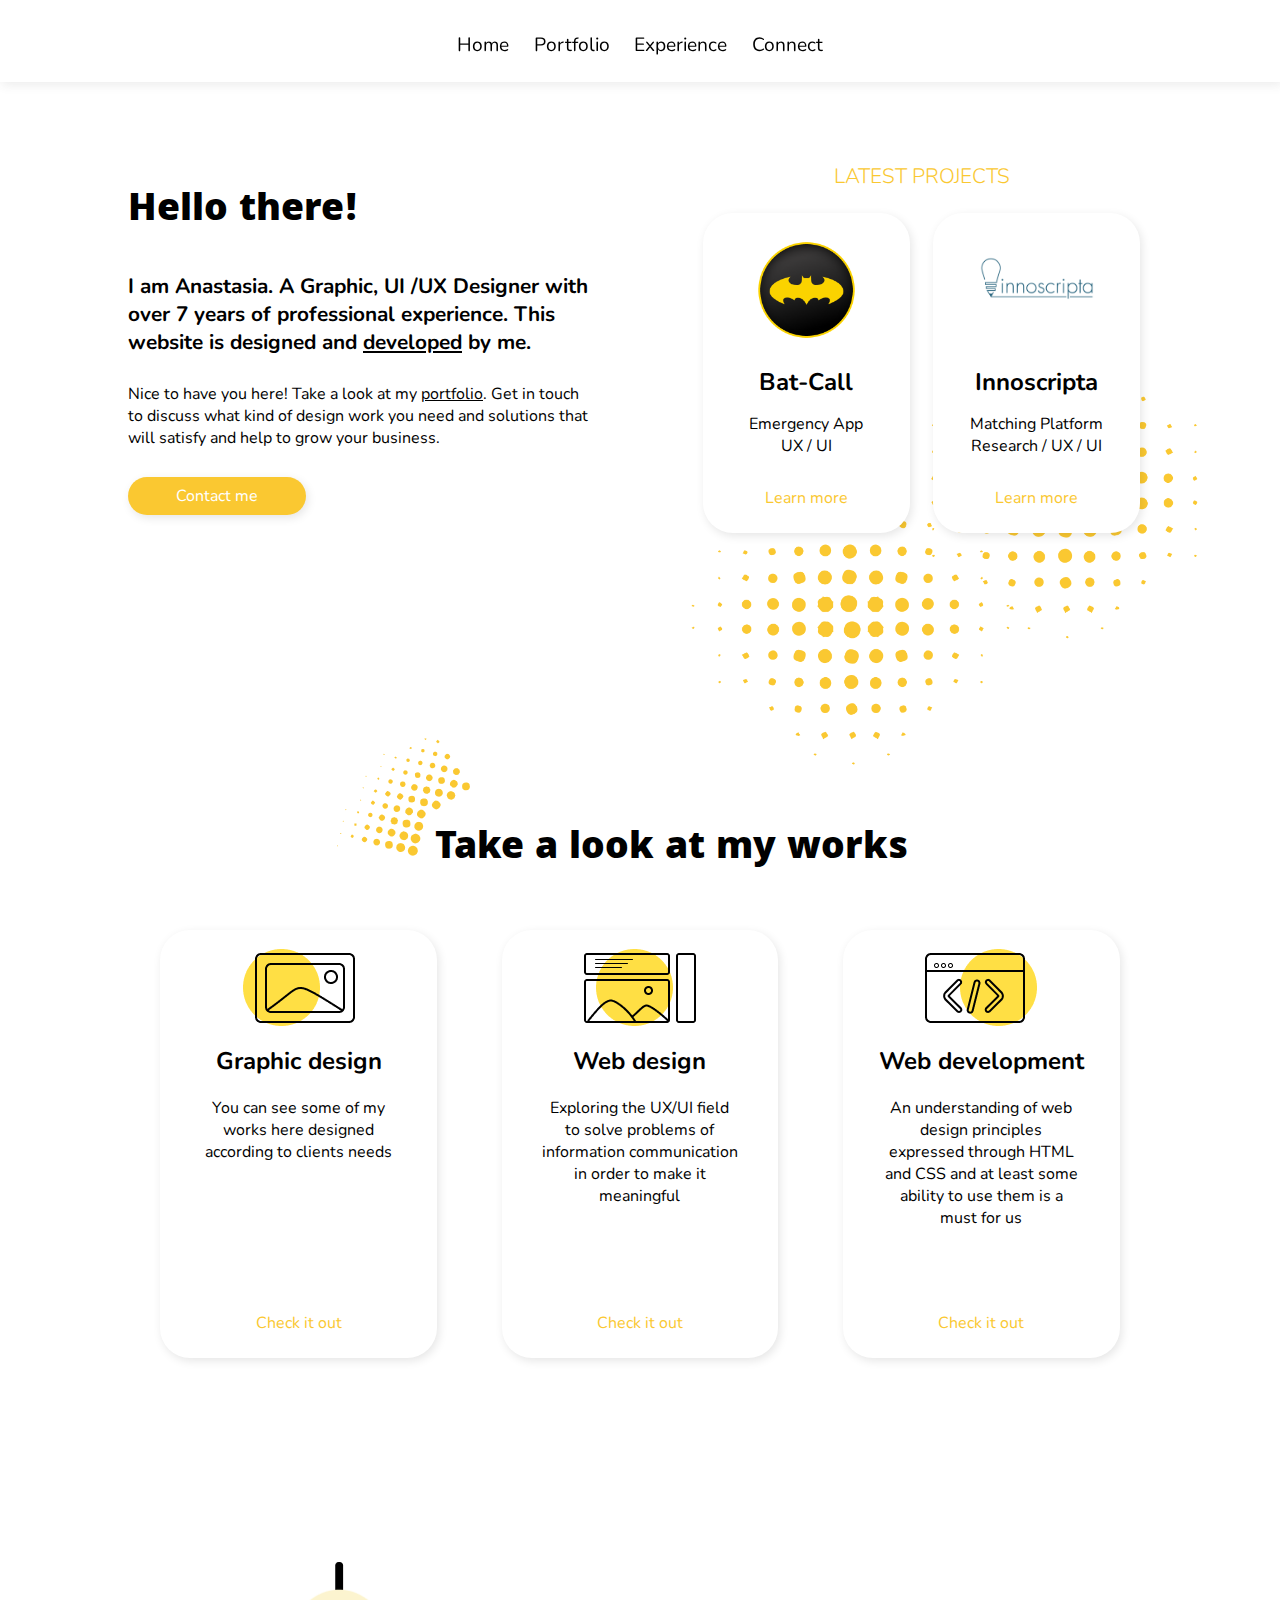
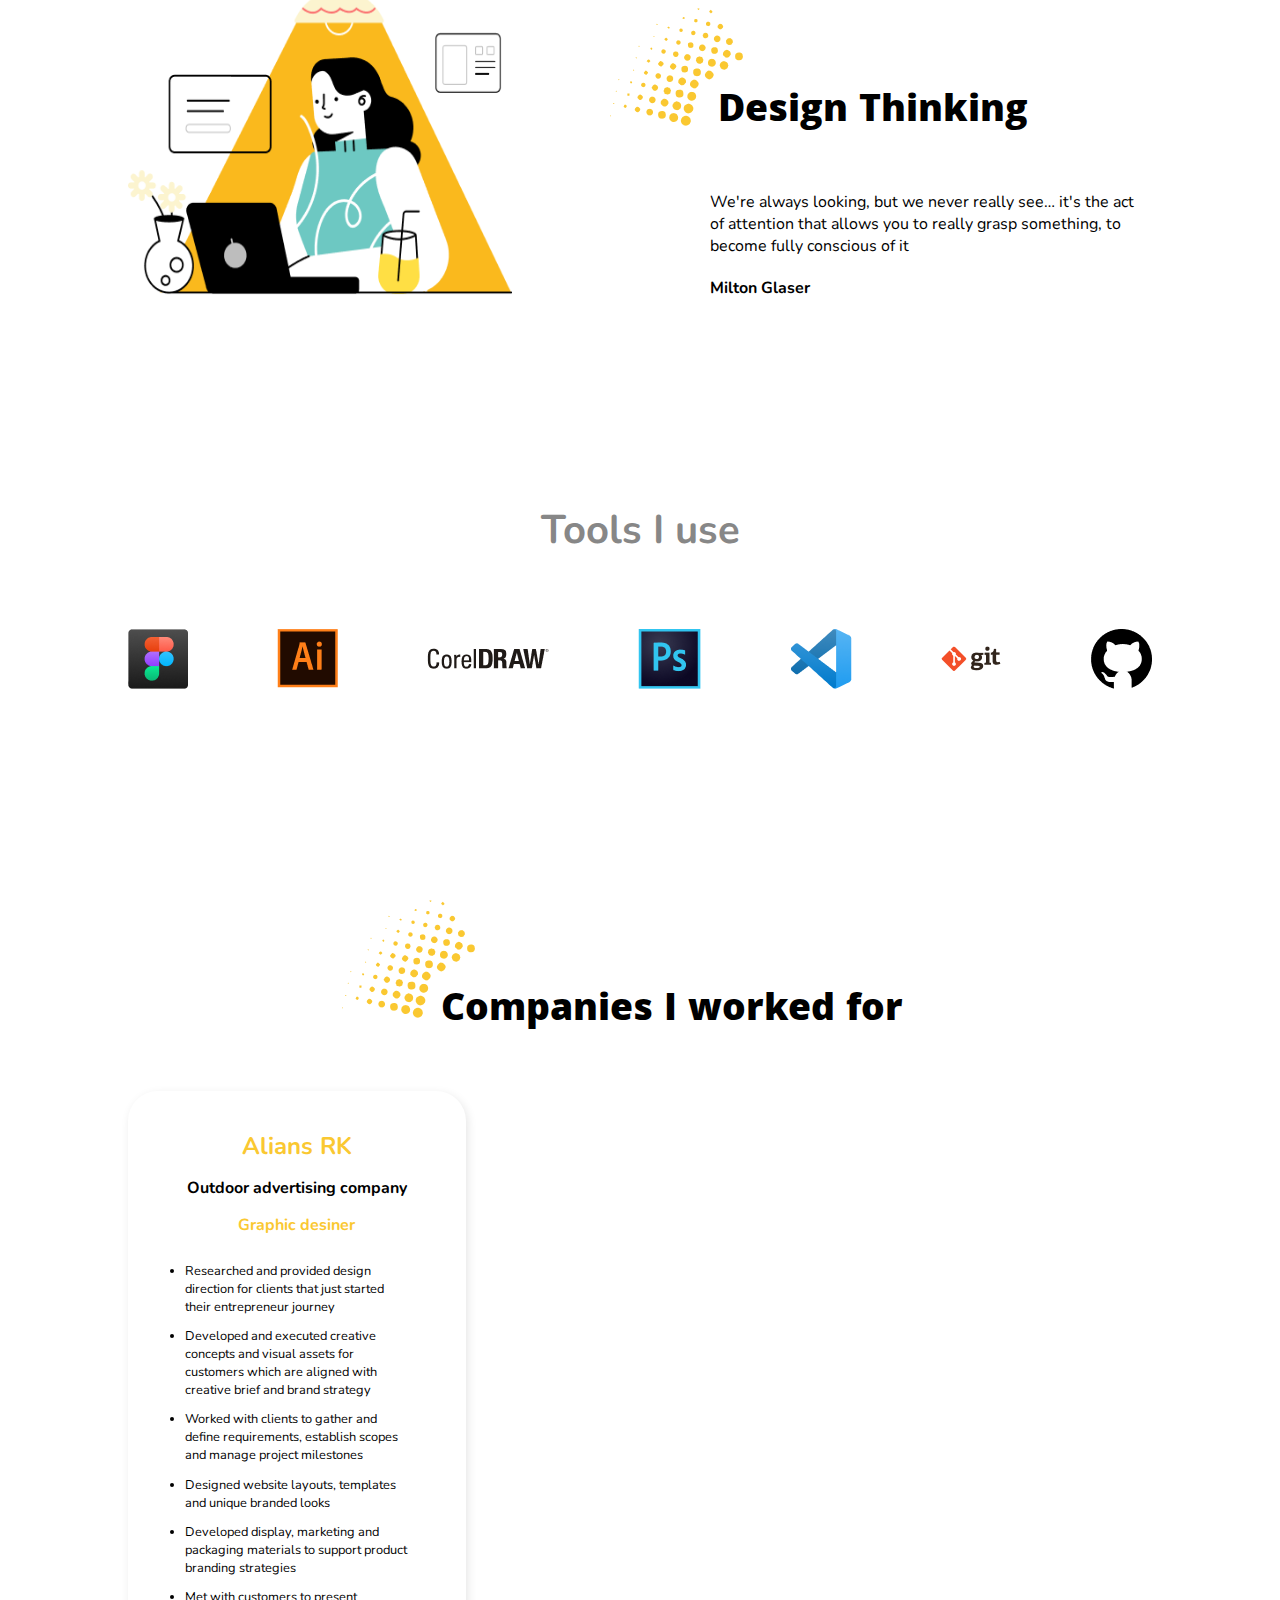
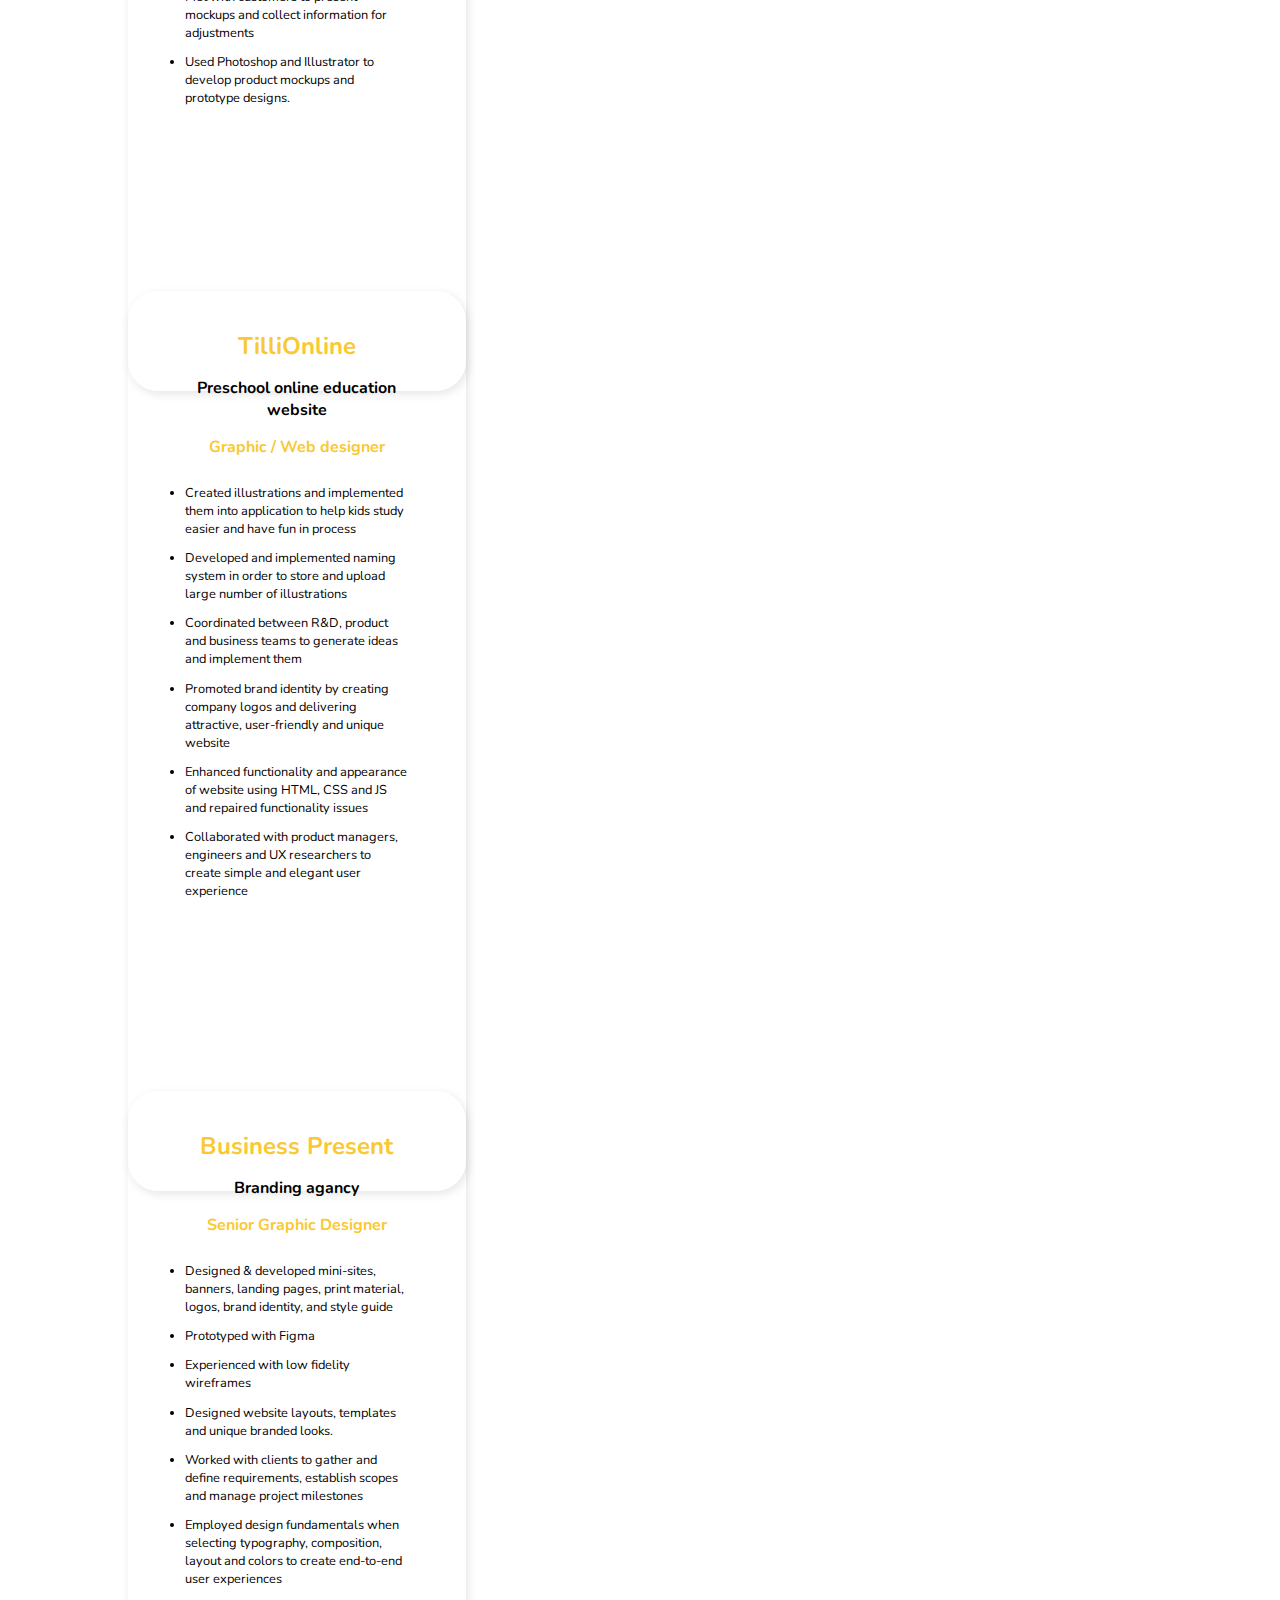
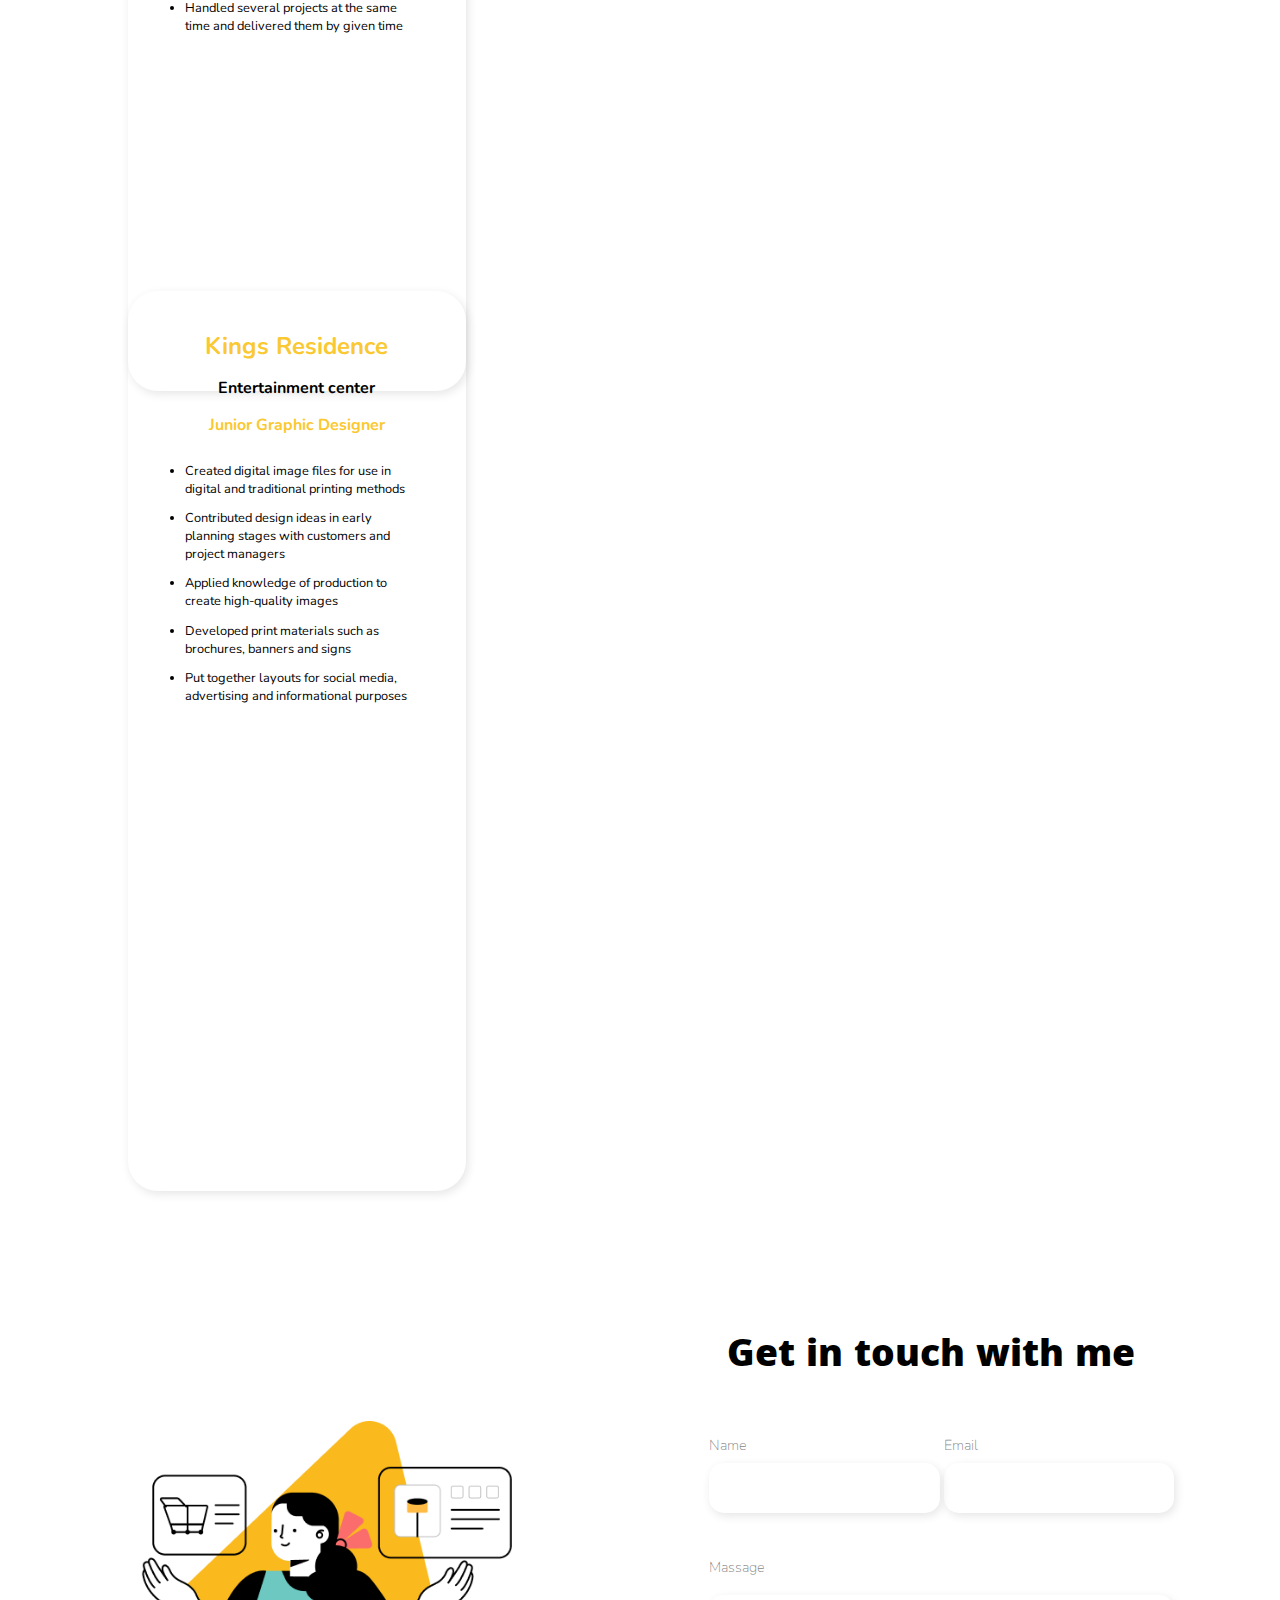
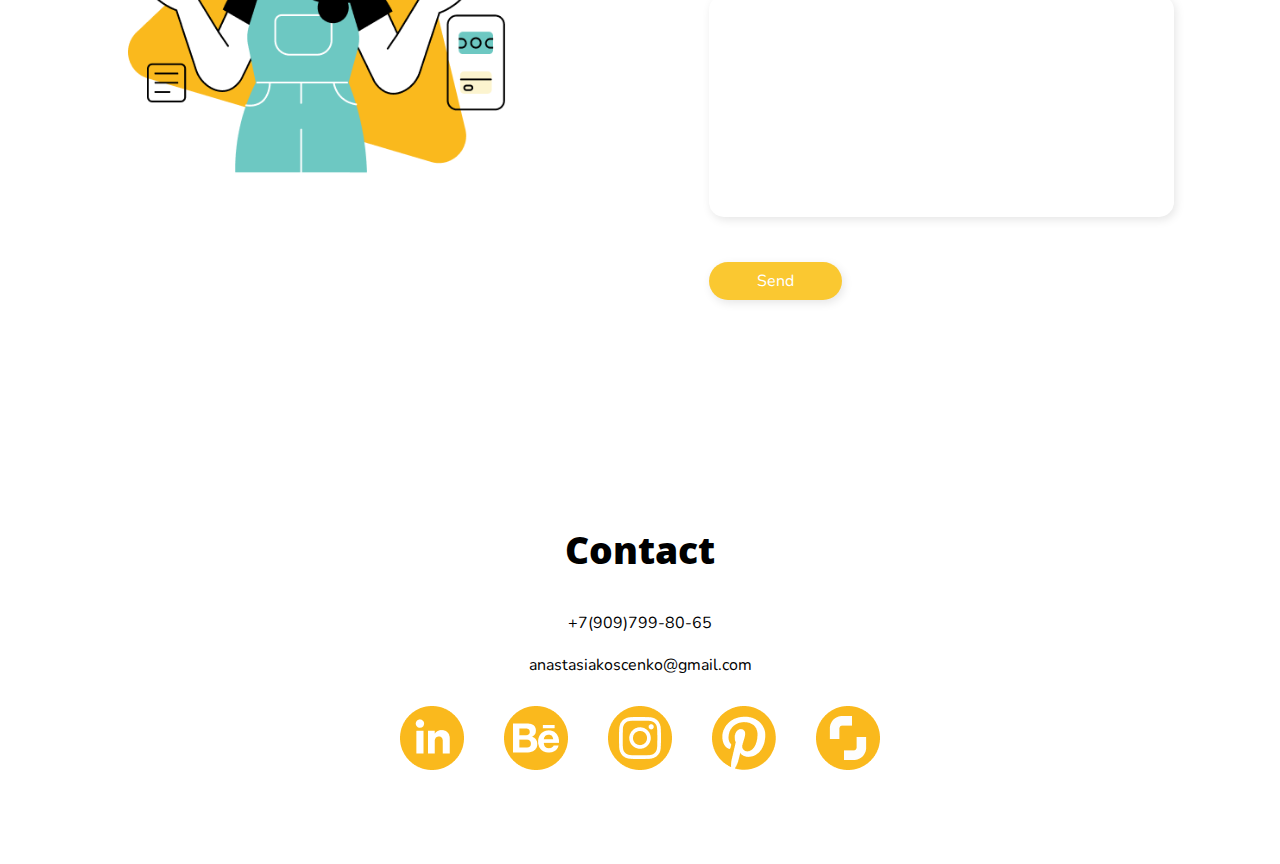
==== commit 09fff103: "Changed name of the resent project" ====
--- a/index.html
+++ b/index.html
@@ -78,7 +78,7 @@
                             <img src="/pics/section-1-batman.png" alt="icon" class="icon-section-1 icon-picture">
 
                                 <h3>Bat-Call</h3>
-                                <p class="portfolio-text portfolio-text-latest">App Design<br>UX / UI</p>
+                                <p class="portfolio-text portfolio-text-latest">Emergency App<br>UX / UI</p>
                                 <div class="button-conteiner button-conteiner-hero-section">
                                     <a href="#" class="button-link yellow button-link-latest">Learn more</a>
                                 </div>
@@ -91,7 +91,7 @@
                             <h3>Innoscripta</h3>
                             <p class="portfolio-text portfolio-text-latest">Matching Platform<br>Research / UX / UI</p>
                             <div class="button-conteiner button-conteiner-hero-section">
-                                <a href="https://www.figma.com/proto/AQKenXcfwunpEUPMtlsJjf/portfolio%2Finnoscripta?node-id=402%3A192&scaling=min-zoom&page-id=0%3A1&starting-point-node-id=402%3A192" target=”_blank” class="button-link yellow button-link-latest">Learn more</a>
+                                <a href="https://www.behance.net/gallery/123866007/Matching-platform" target=”_blank” class="button-link yellow button-link-latest">Learn more</a>
                             </div>
 
                         </div>
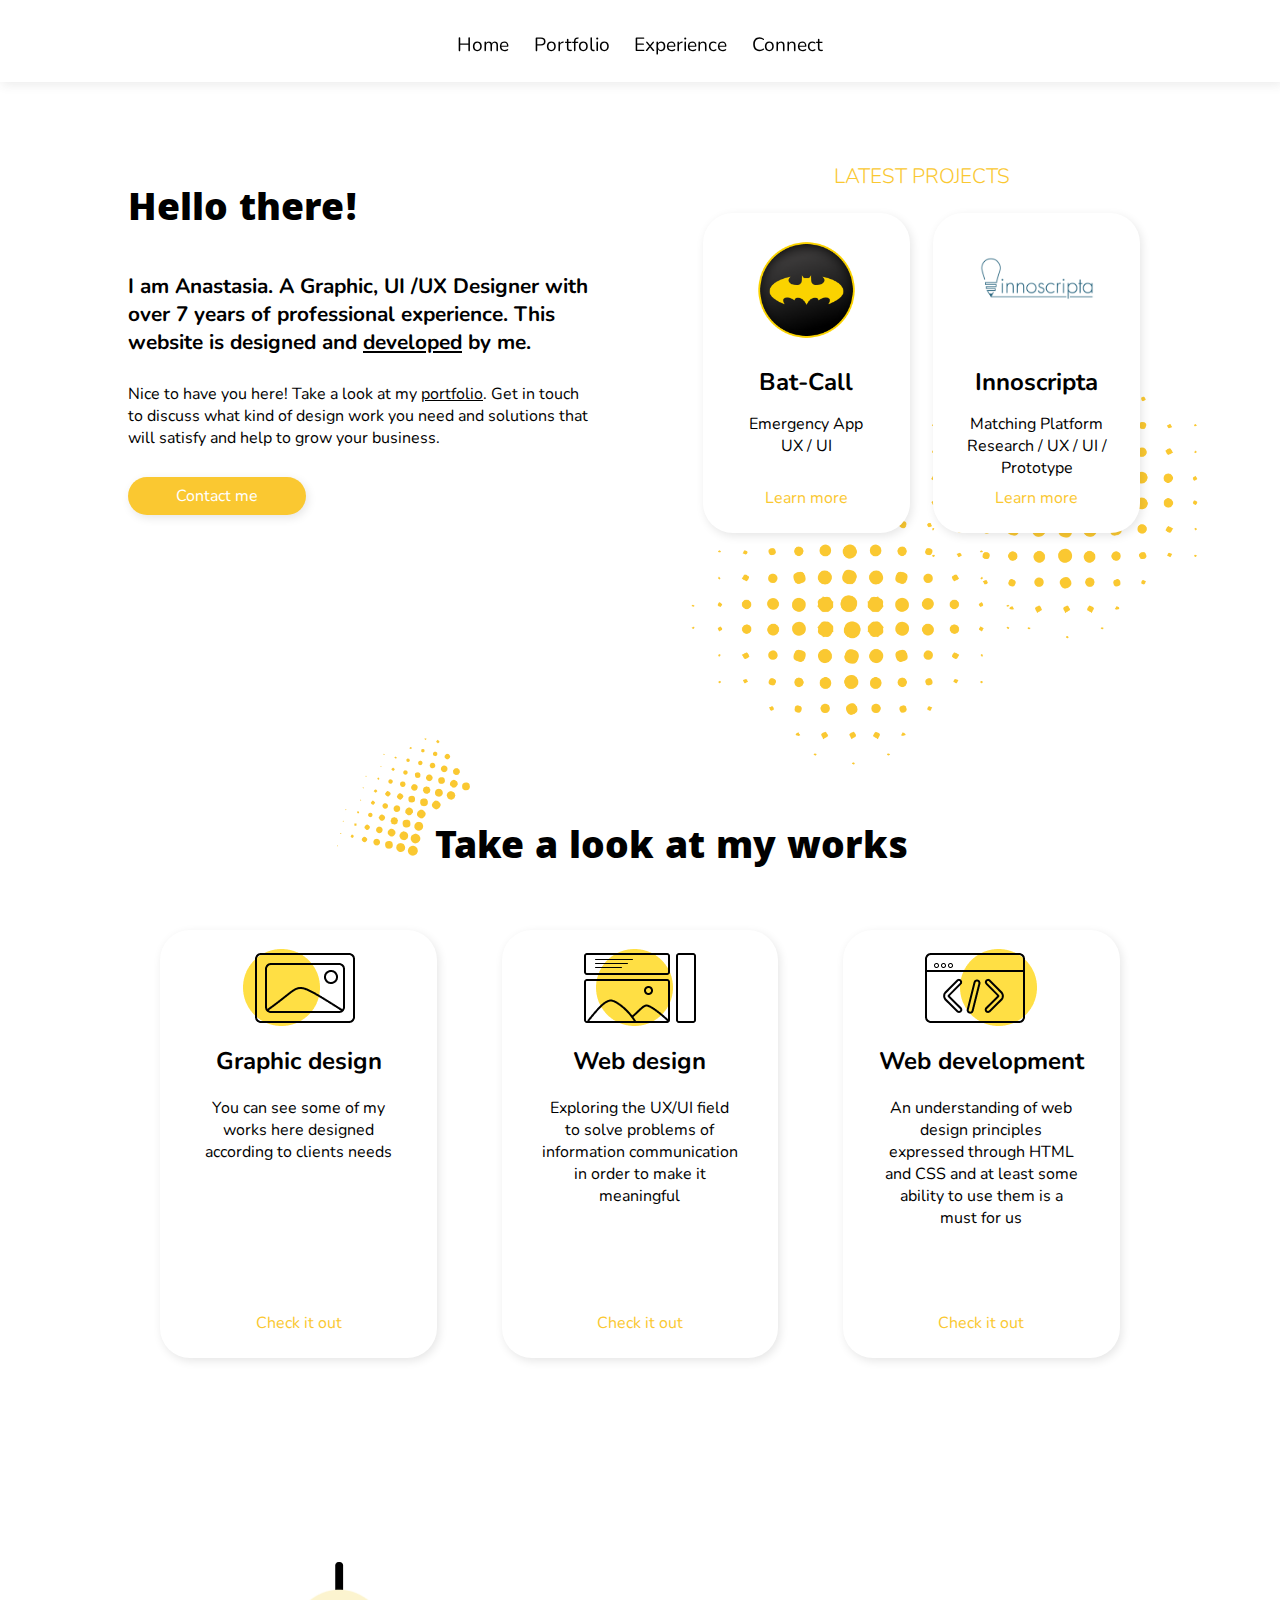
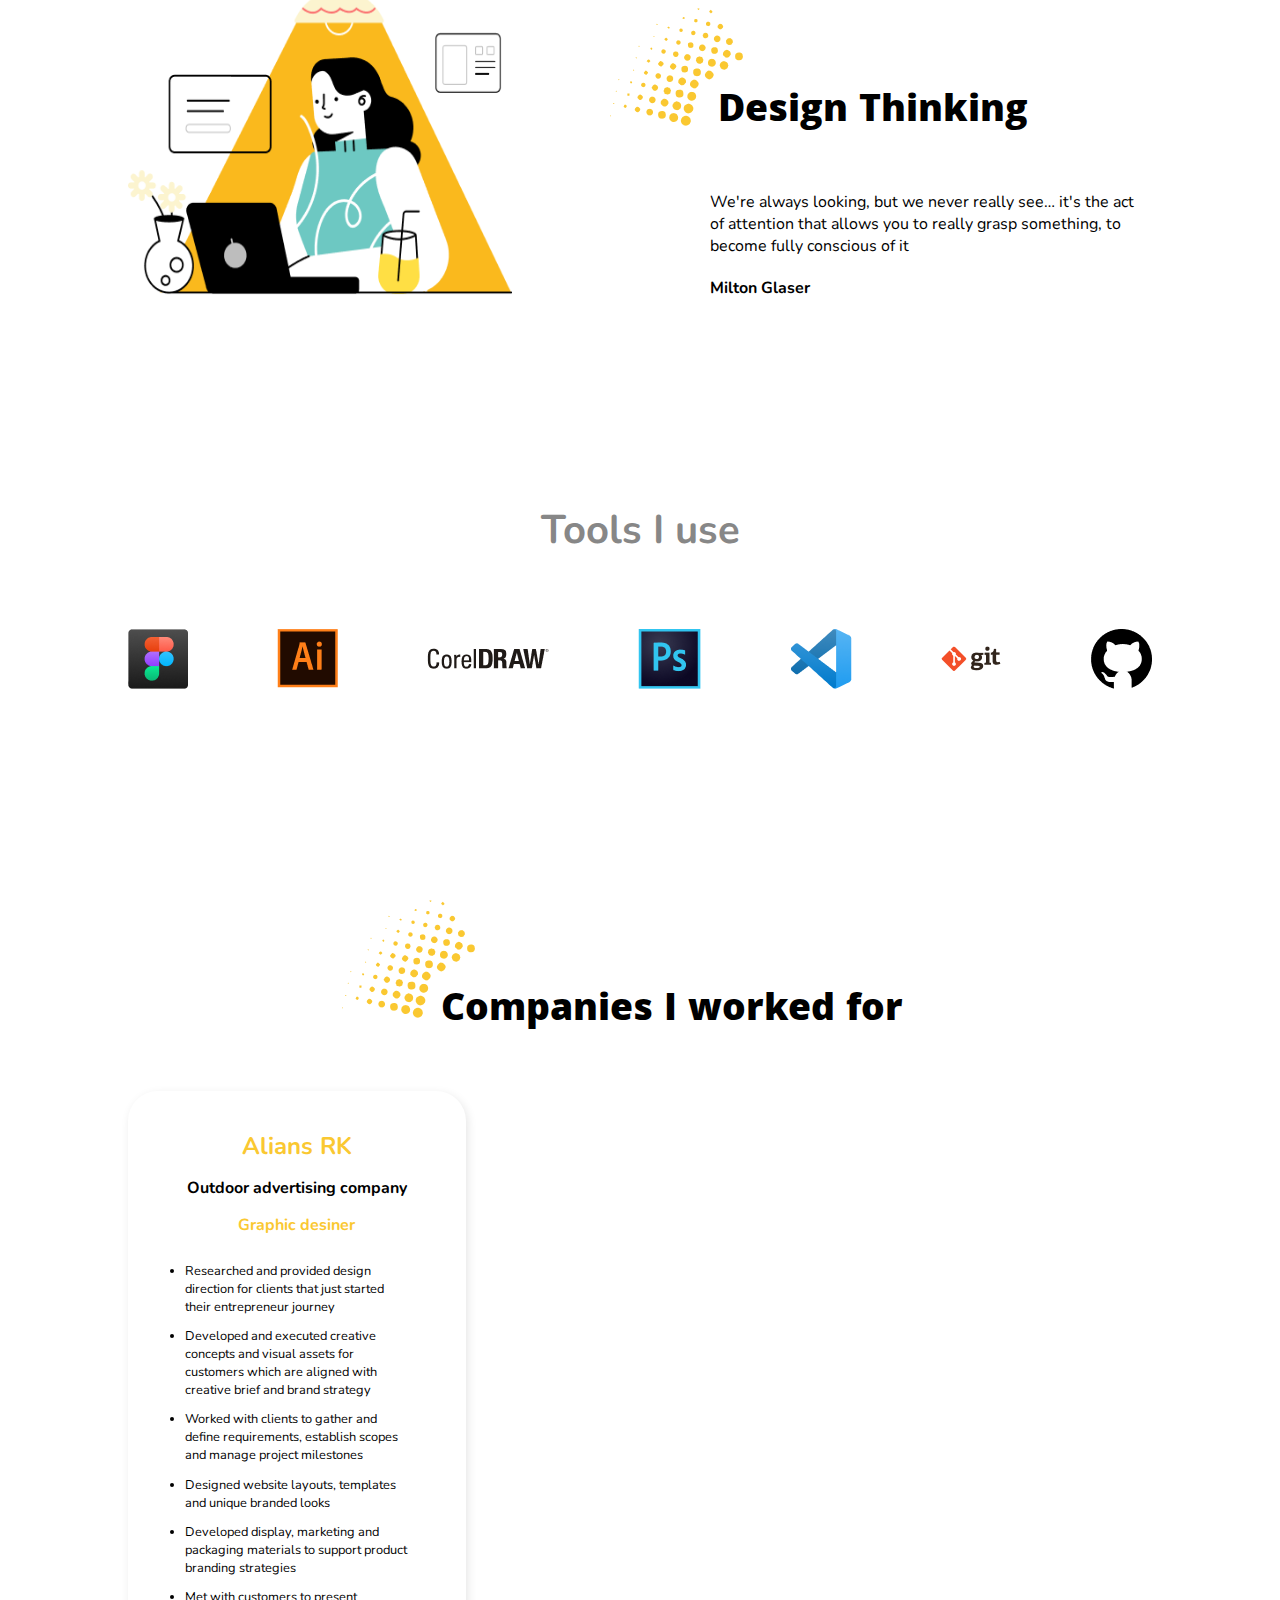
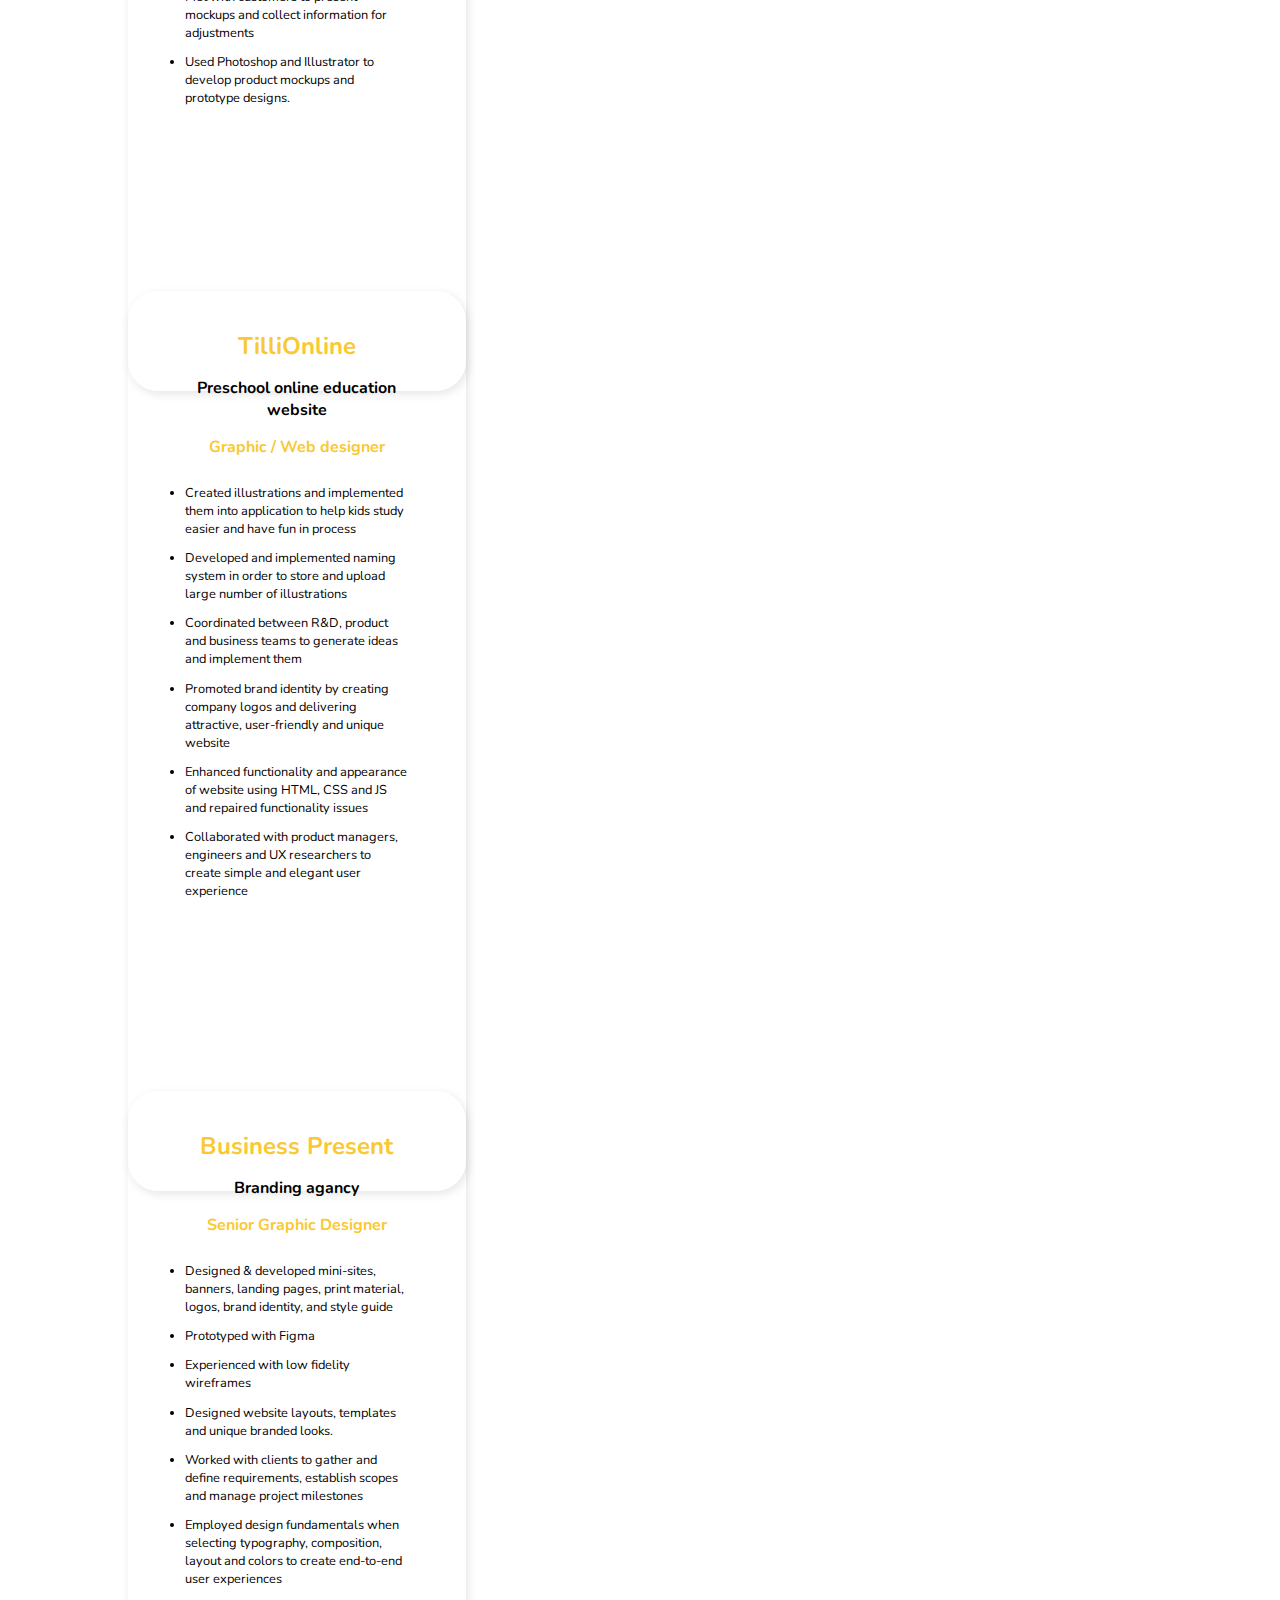
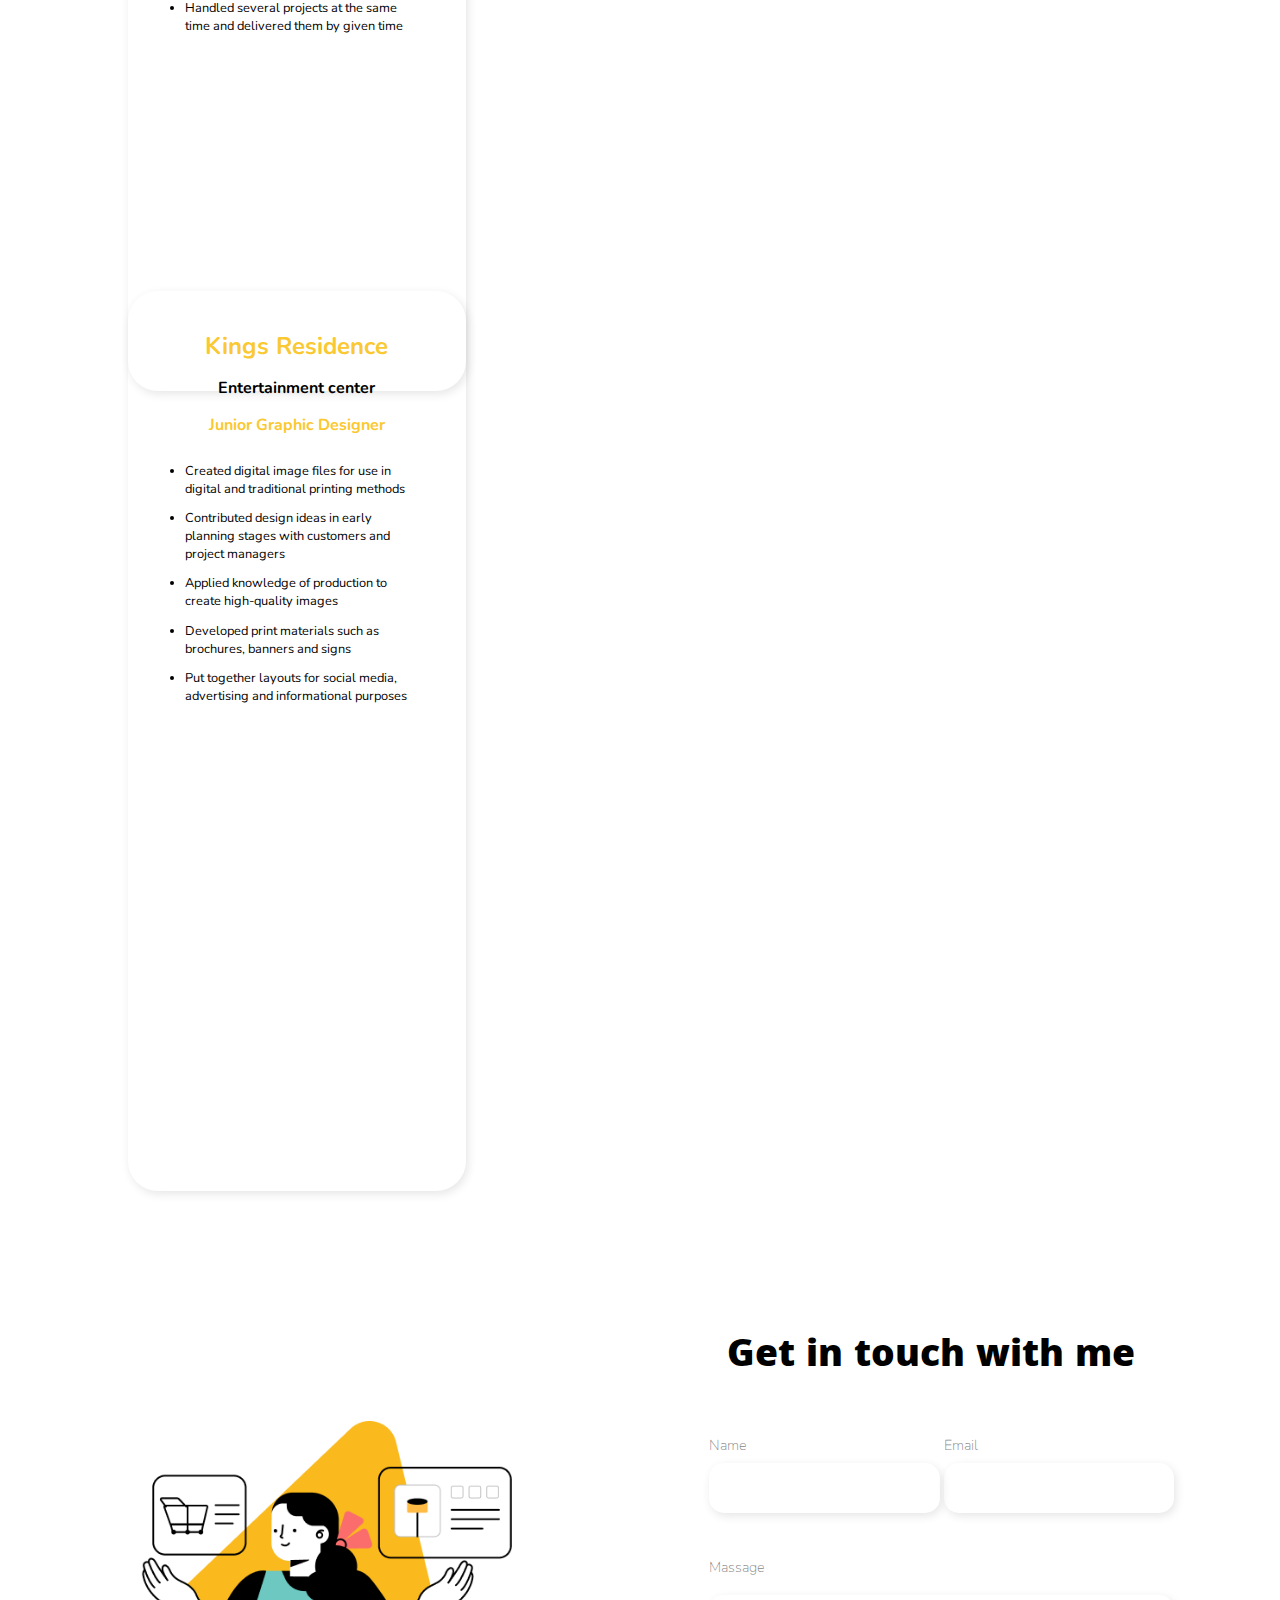
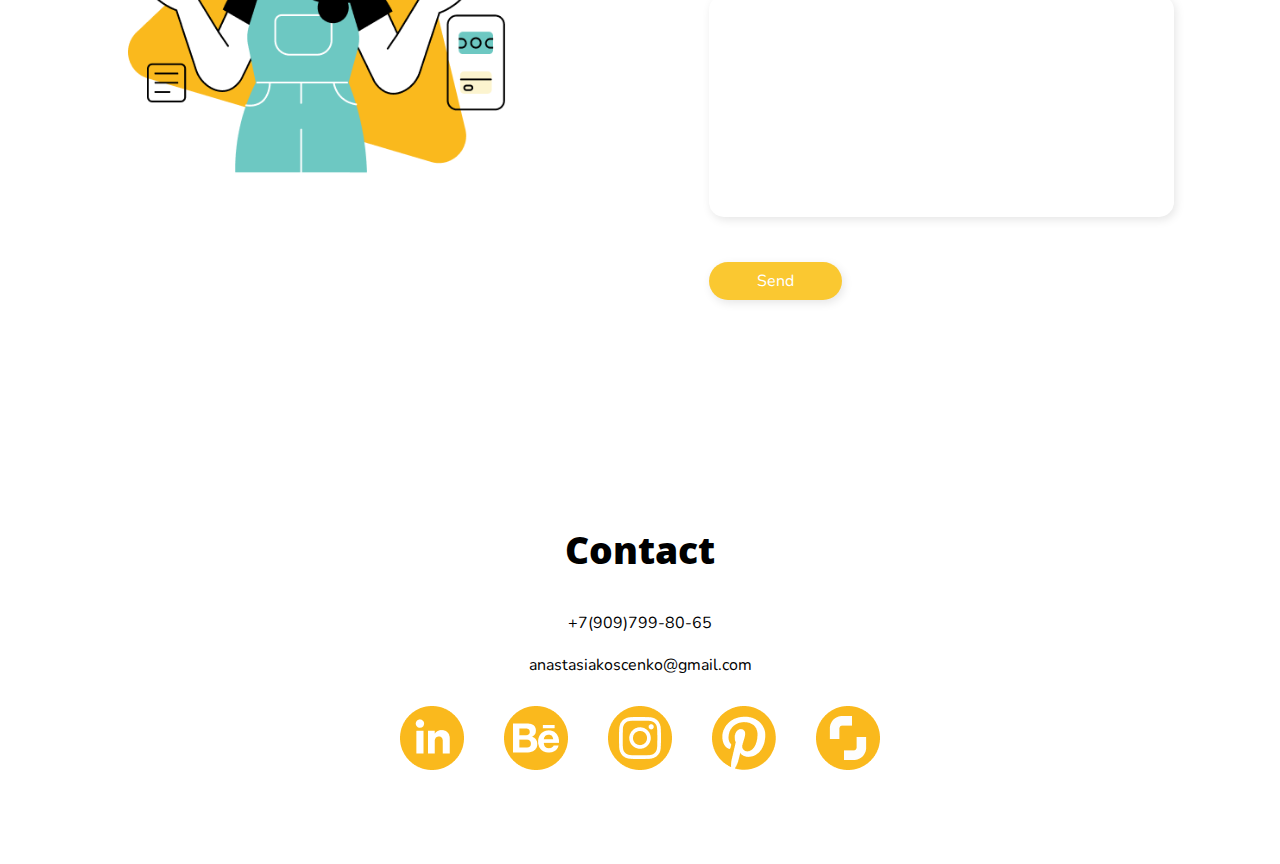
==== commit bc8e9470: "additional changes" ====
--- a/index.html
+++ b/index.html
@@ -89,9 +89,9 @@
                             <img src="/pics/section-1-innoscripta.png" alt="icon" class="icon-section-1 icon-picture">
 
                             <h3>Innoscripta</h3>
-                            <p class="portfolio-text portfolio-text-latest">Matching Platform<br>Research / UX / UI</p>
+                            <p class="portfolio-text portfolio-text-latest">Matching Platform<br>Research / UX / UI / Prototype</p>
                             <div class="button-conteiner button-conteiner-hero-section">
-                                <a href="https://www.behance.net/gallery/123866007/Matching-platform" target=”_blank” class="button-link yellow button-link-latest">Learn more</a>
+                                <a href="https://www.figma.com/proto/AQKenXcfwunpEUPMtlsJjf/portfolio%2Finnoscripta?node-id=402%3A192&scaling=min-zoom&page-id=0%3A1&starting-point-node-id=402%3A192" target=”_blank” class="button-link yellow button-link-latest">Learn more</a>
                             </div>
 
                         </div>
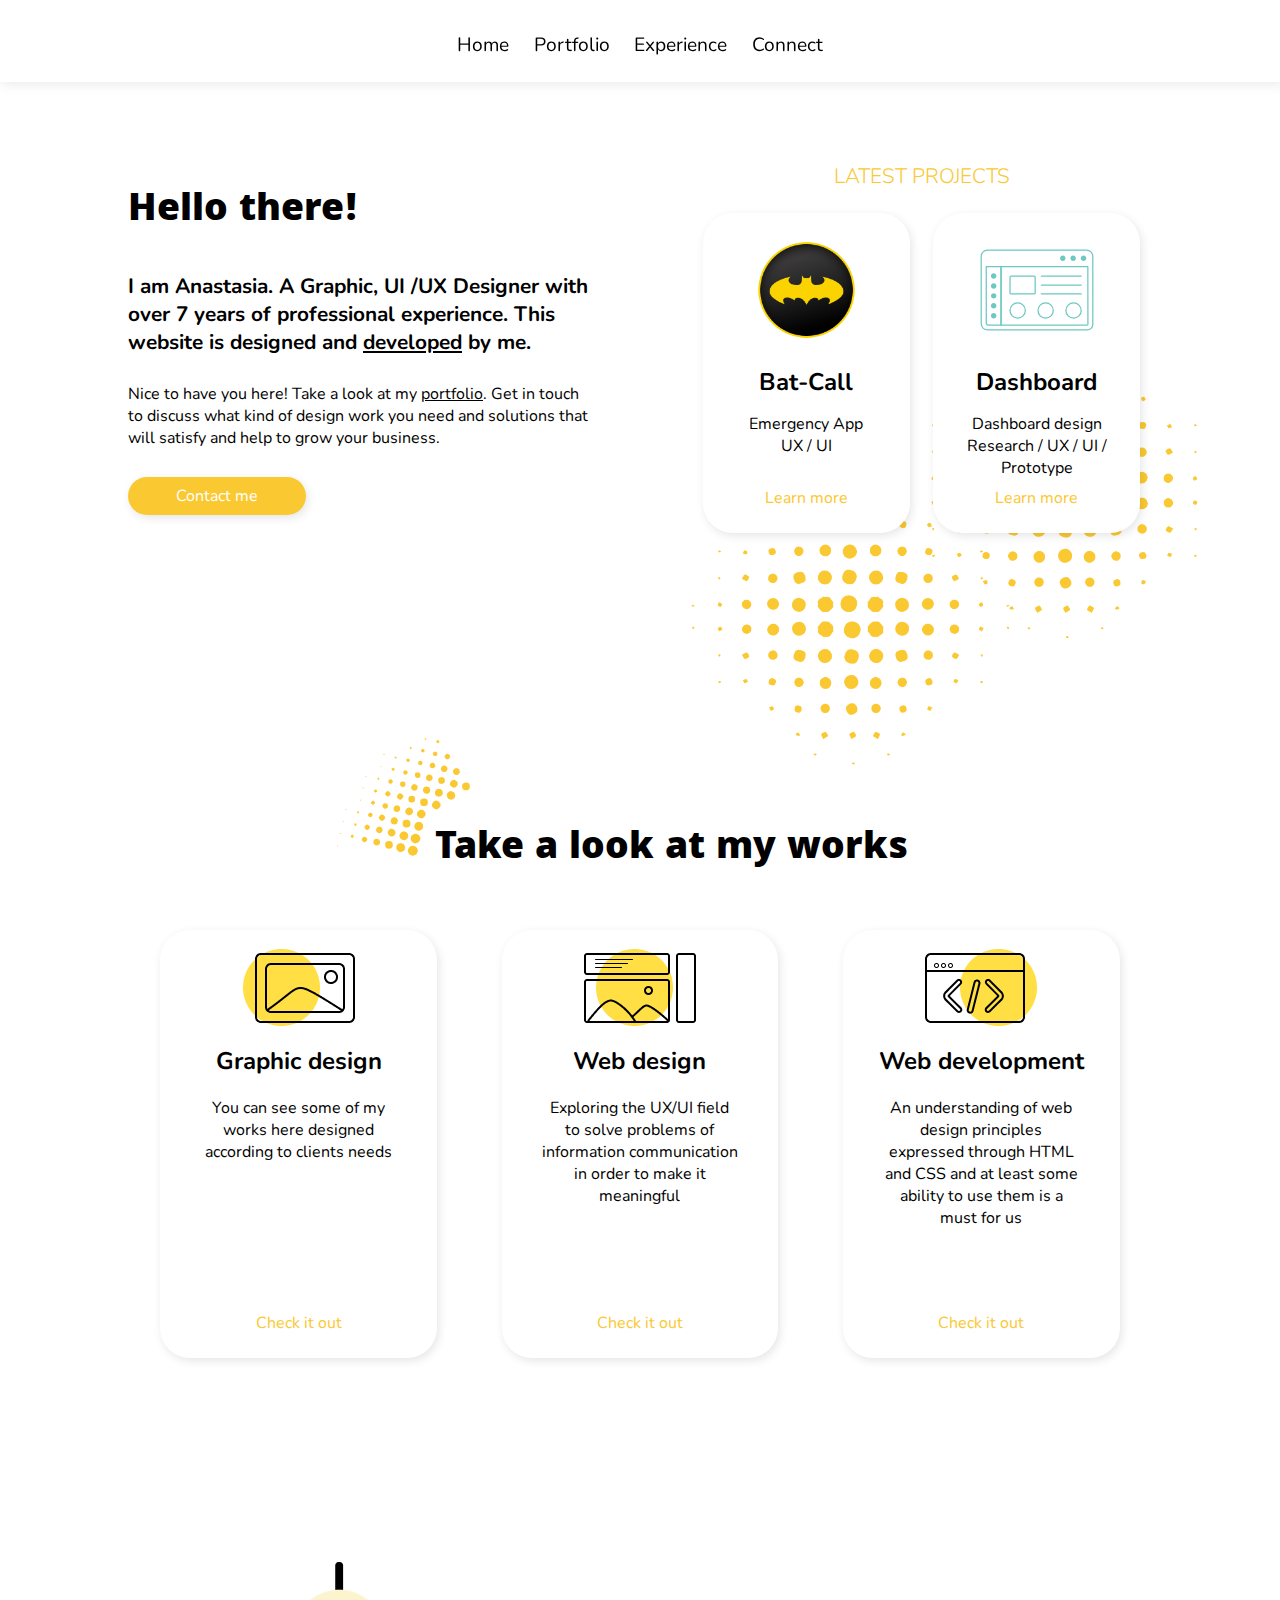
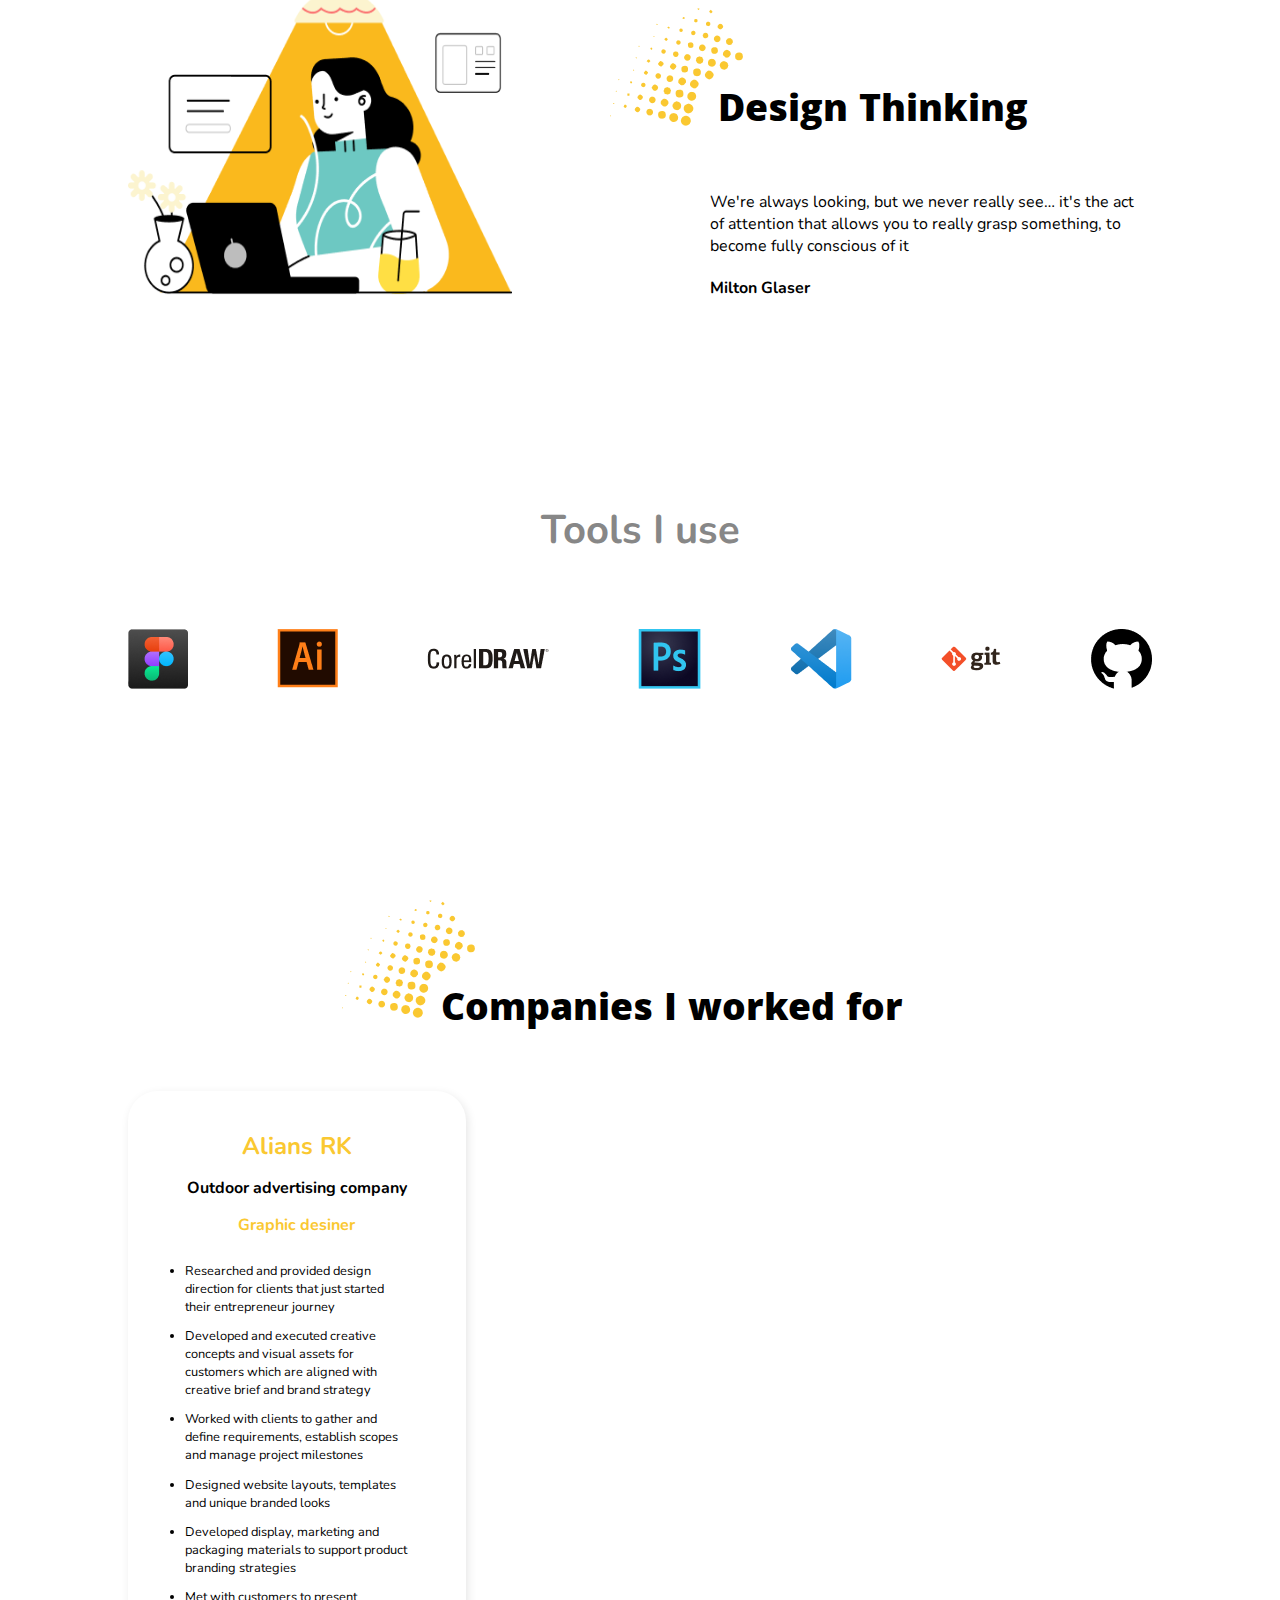
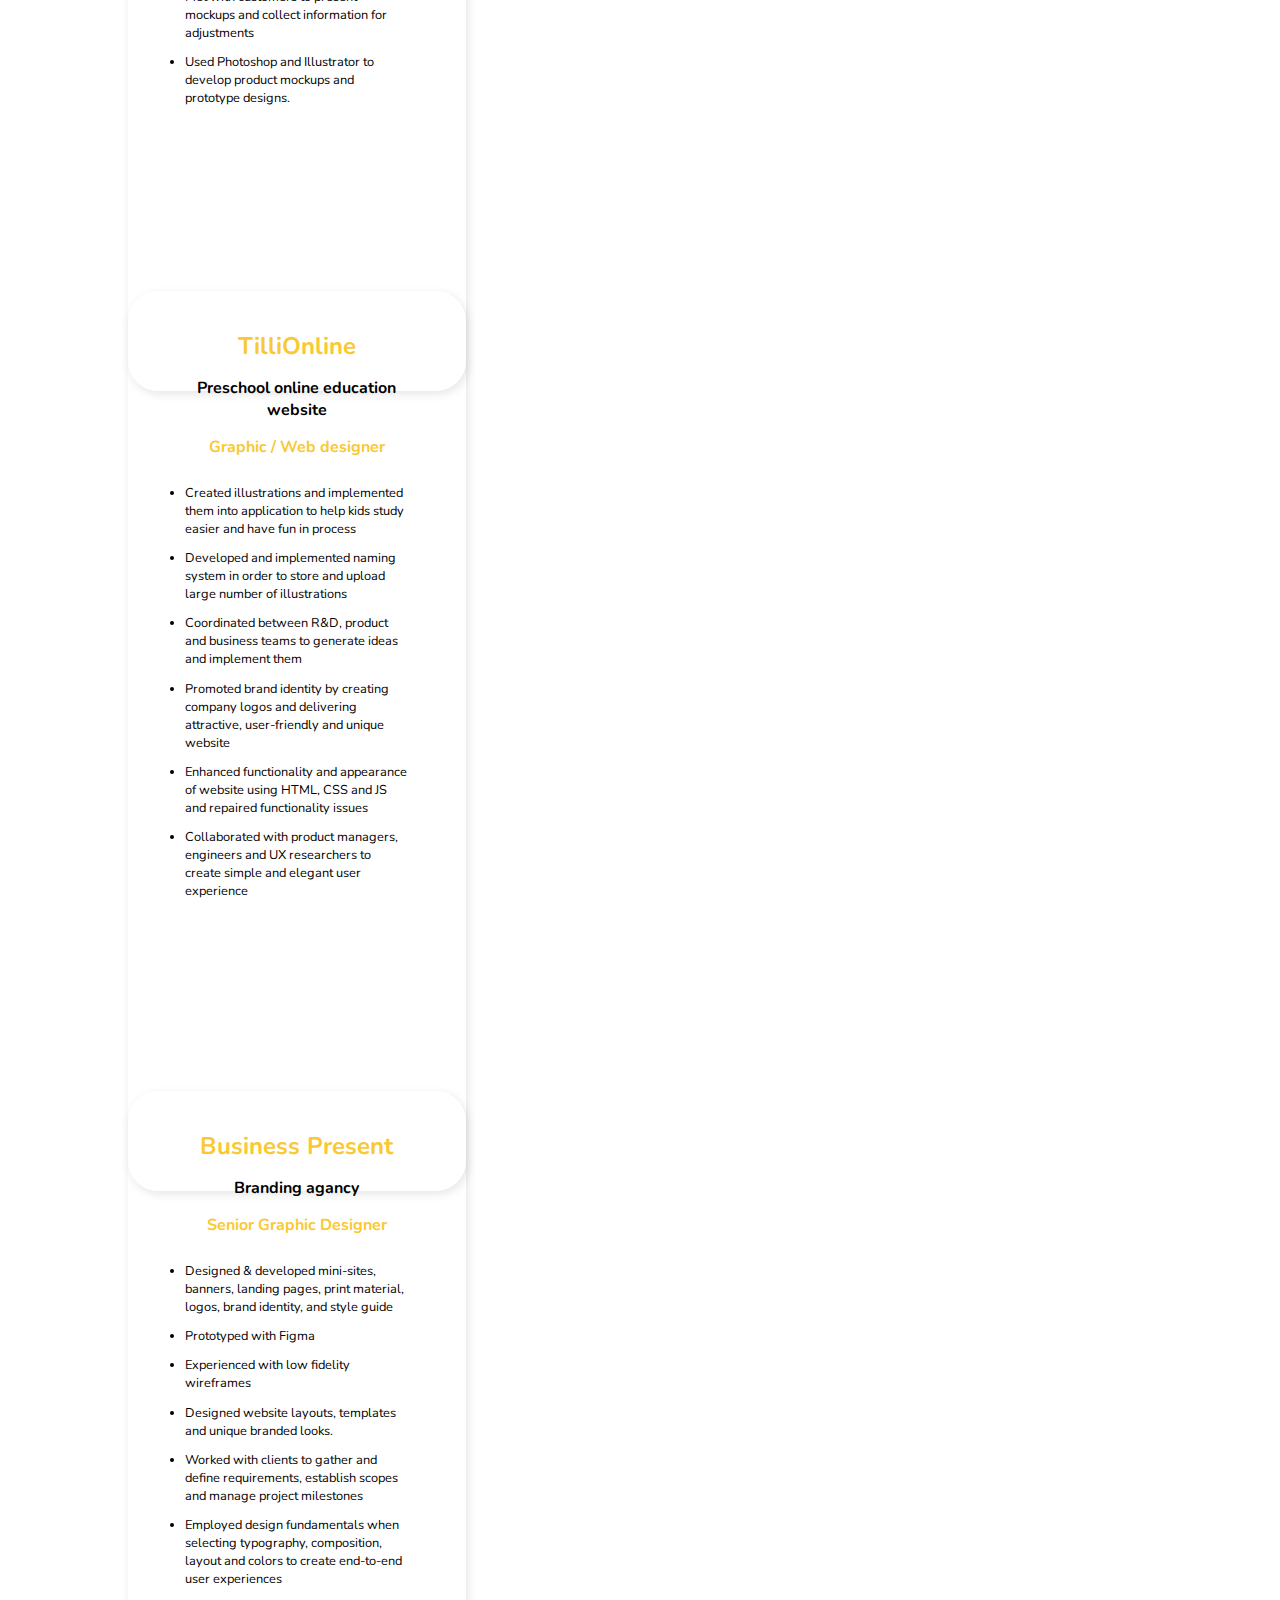
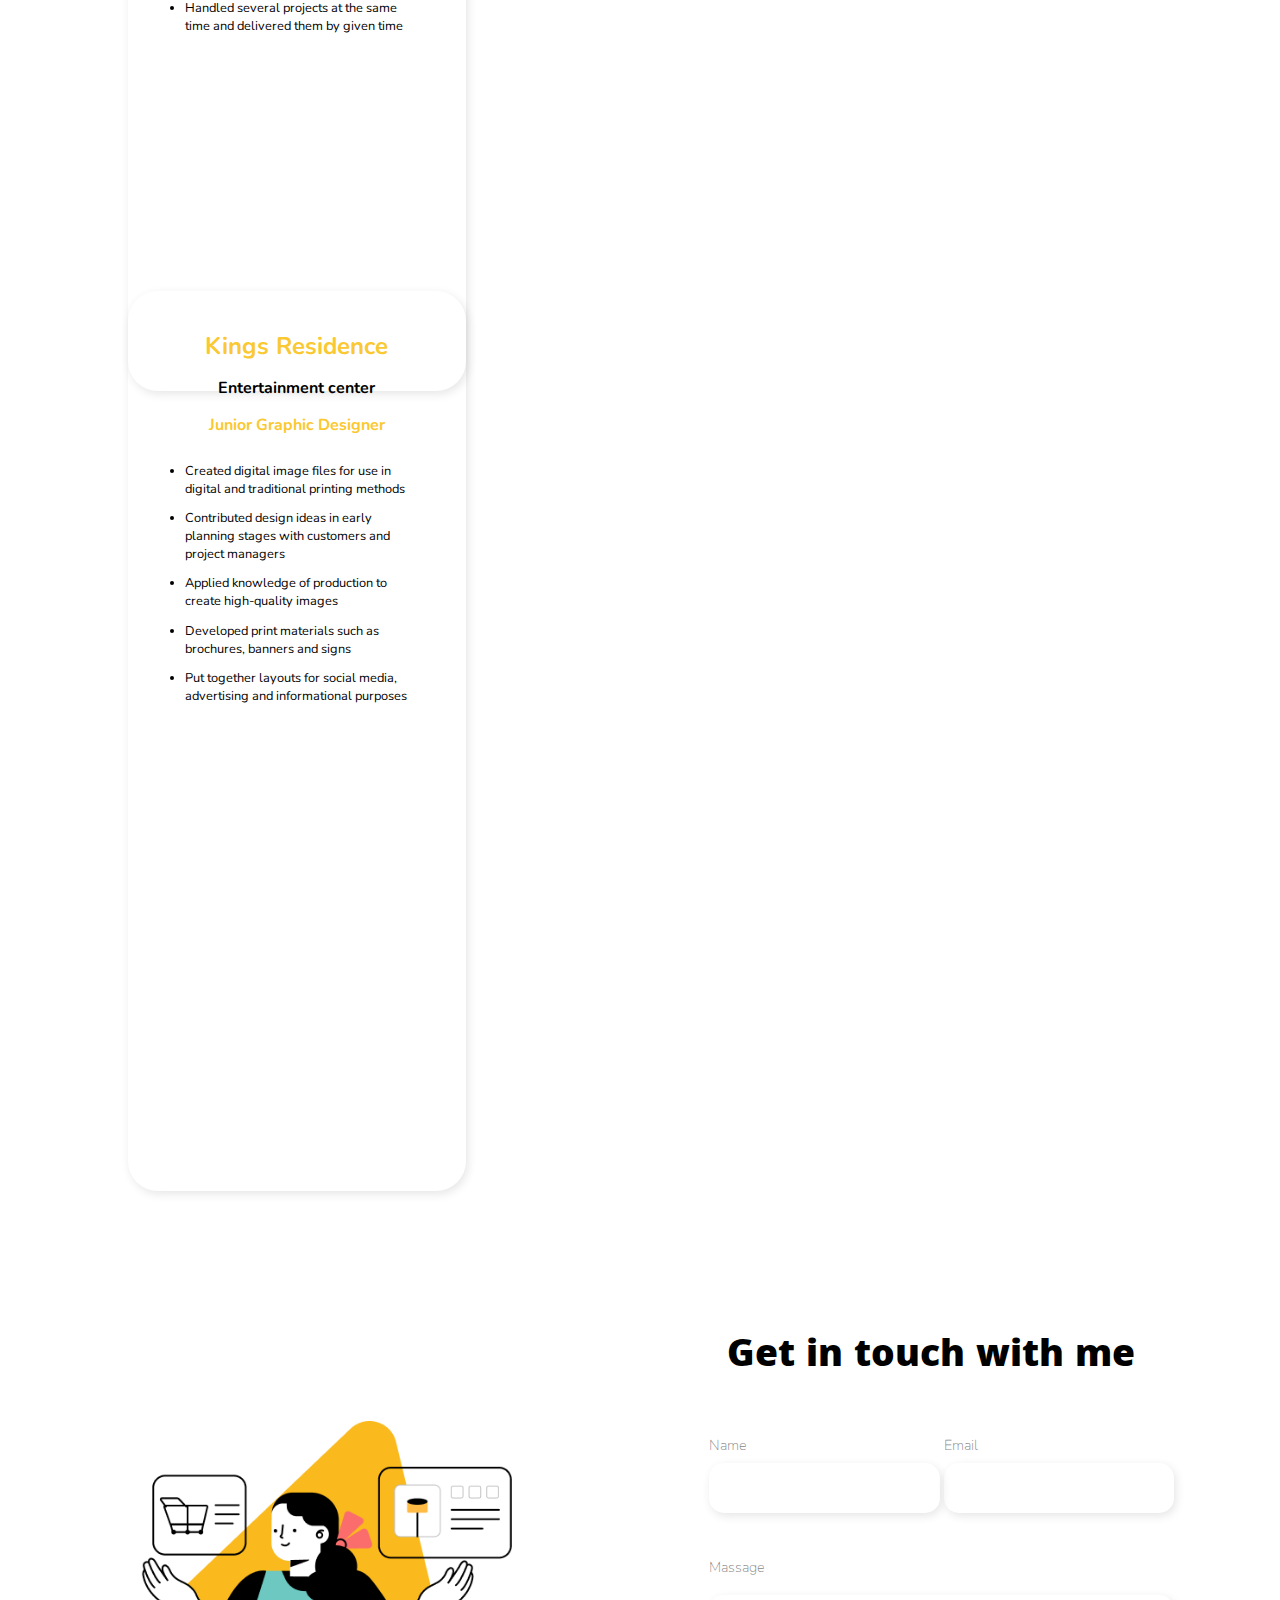
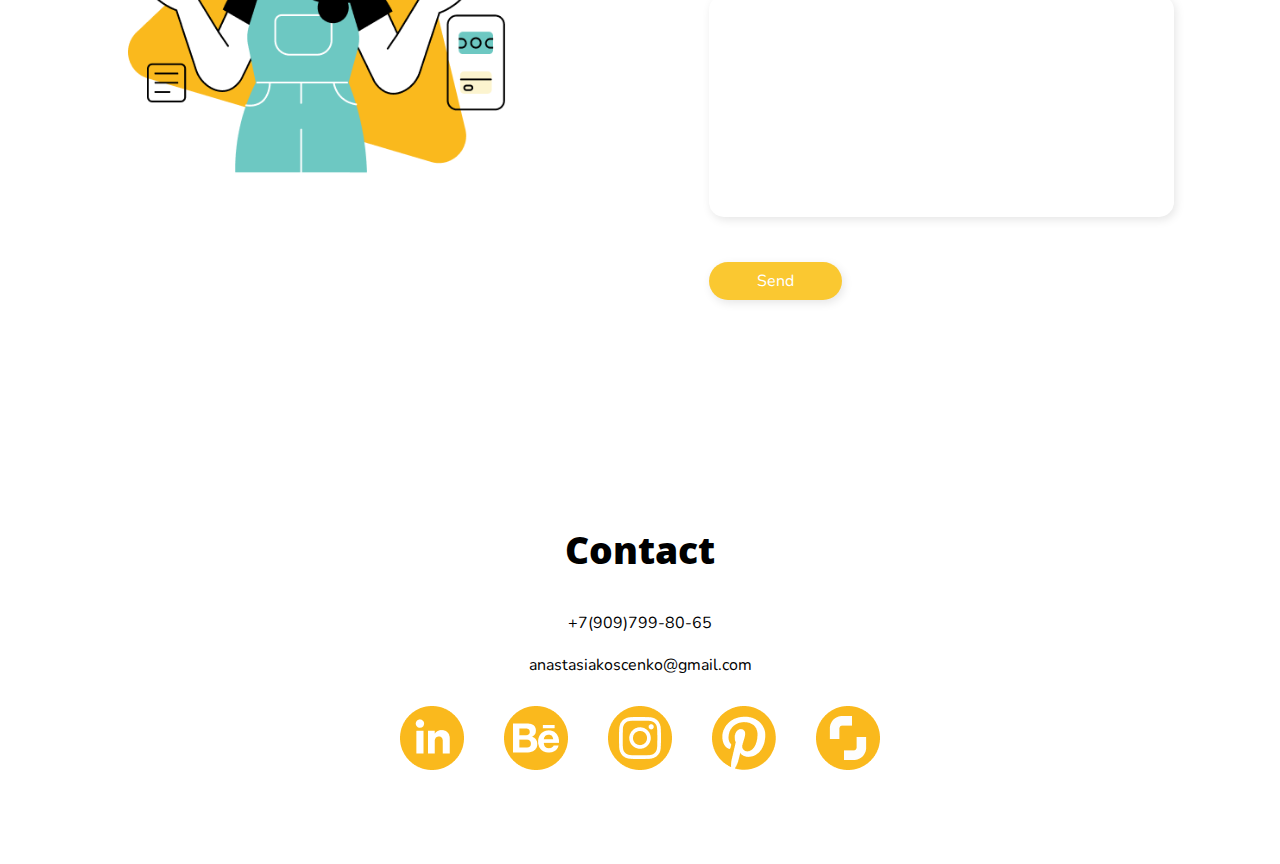
==== commit 72348fd8: "dashboard" ====
--- a/index.html
+++ b/index.html
@@ -86,12 +86,12 @@
                         </div>
 
                         <div class=" portfolio-item div-container portfolio-item-container-outer portfolio-item graphic-design latest-projects-item" >
-                            <img src="/pics/section-1-innoscripta.png" alt="icon" class="icon-section-1 icon-picture">
-
-                            <h3>Innoscripta</h3>
-                            <p class="portfolio-text portfolio-text-latest">Matching Platform<br>Research / UX / UI / Prototype</p>
+                            <img src="/pics/section-1-dashboard.svg" alt="icon" class="icon-section-1 icon-picture">
+
+                            <h3>Dashboard</h3>
+                            <p class="portfolio-text portfolio-text-latest">Dashboard design<br>Research / UX / UI / Prototype</p>
                             <div class="button-conteiner button-conteiner-hero-section">
-                                <a href="https://www.figma.com/proto/AQKenXcfwunpEUPMtlsJjf/portfolio%2Finnoscripta?node-id=402%3A192&scaling=min-zoom&page-id=0%3A1&starting-point-node-id=402%3A192" target=”_blank” class="button-link yellow button-link-latest">Learn more</a>
+                                <a href="https://www.figma.com/proto/3lI2QhV7kZQRGvXCv1lnIW/Dashboard_-(Copy)?node-id=103%3A850&scaling=min-zoom&page-id=0%3A1" target=”_blank” class="button-link yellow button-link-latest">Learn more</a>
                             </div>
 
                         </div>
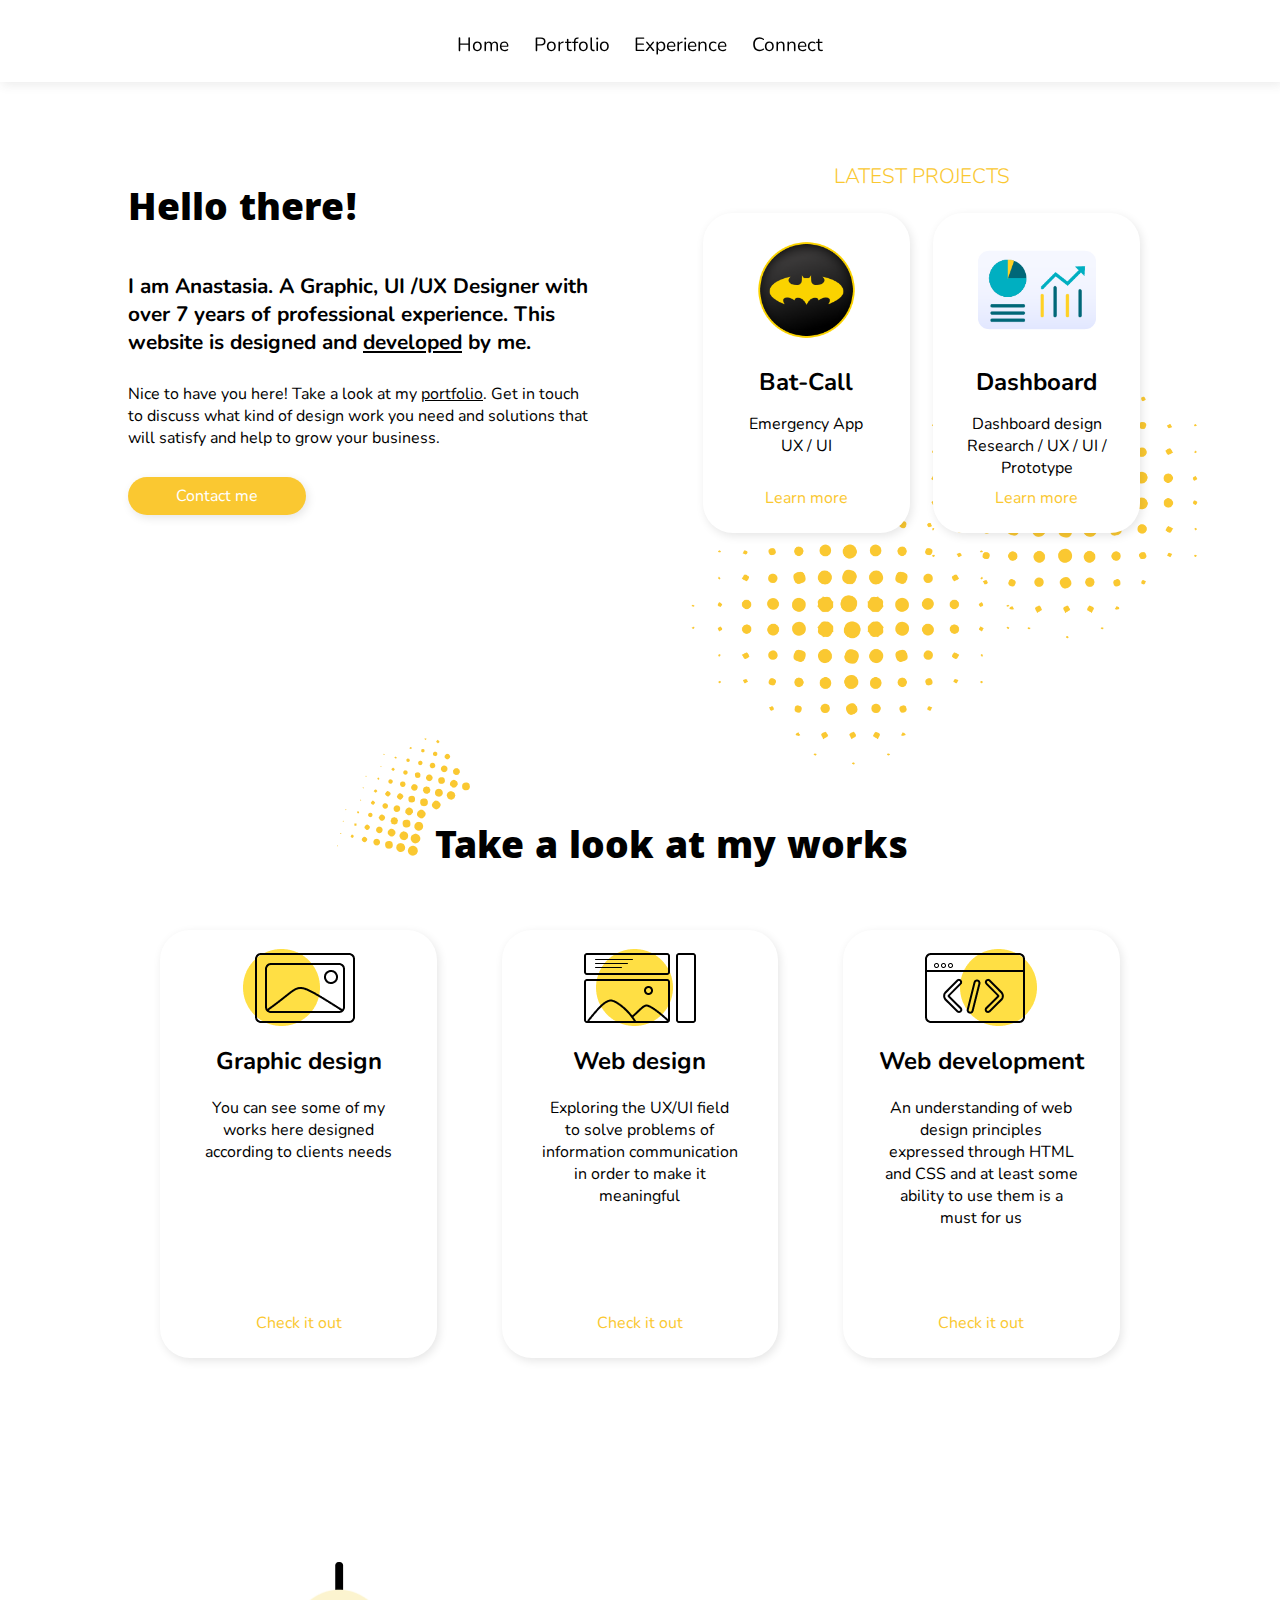
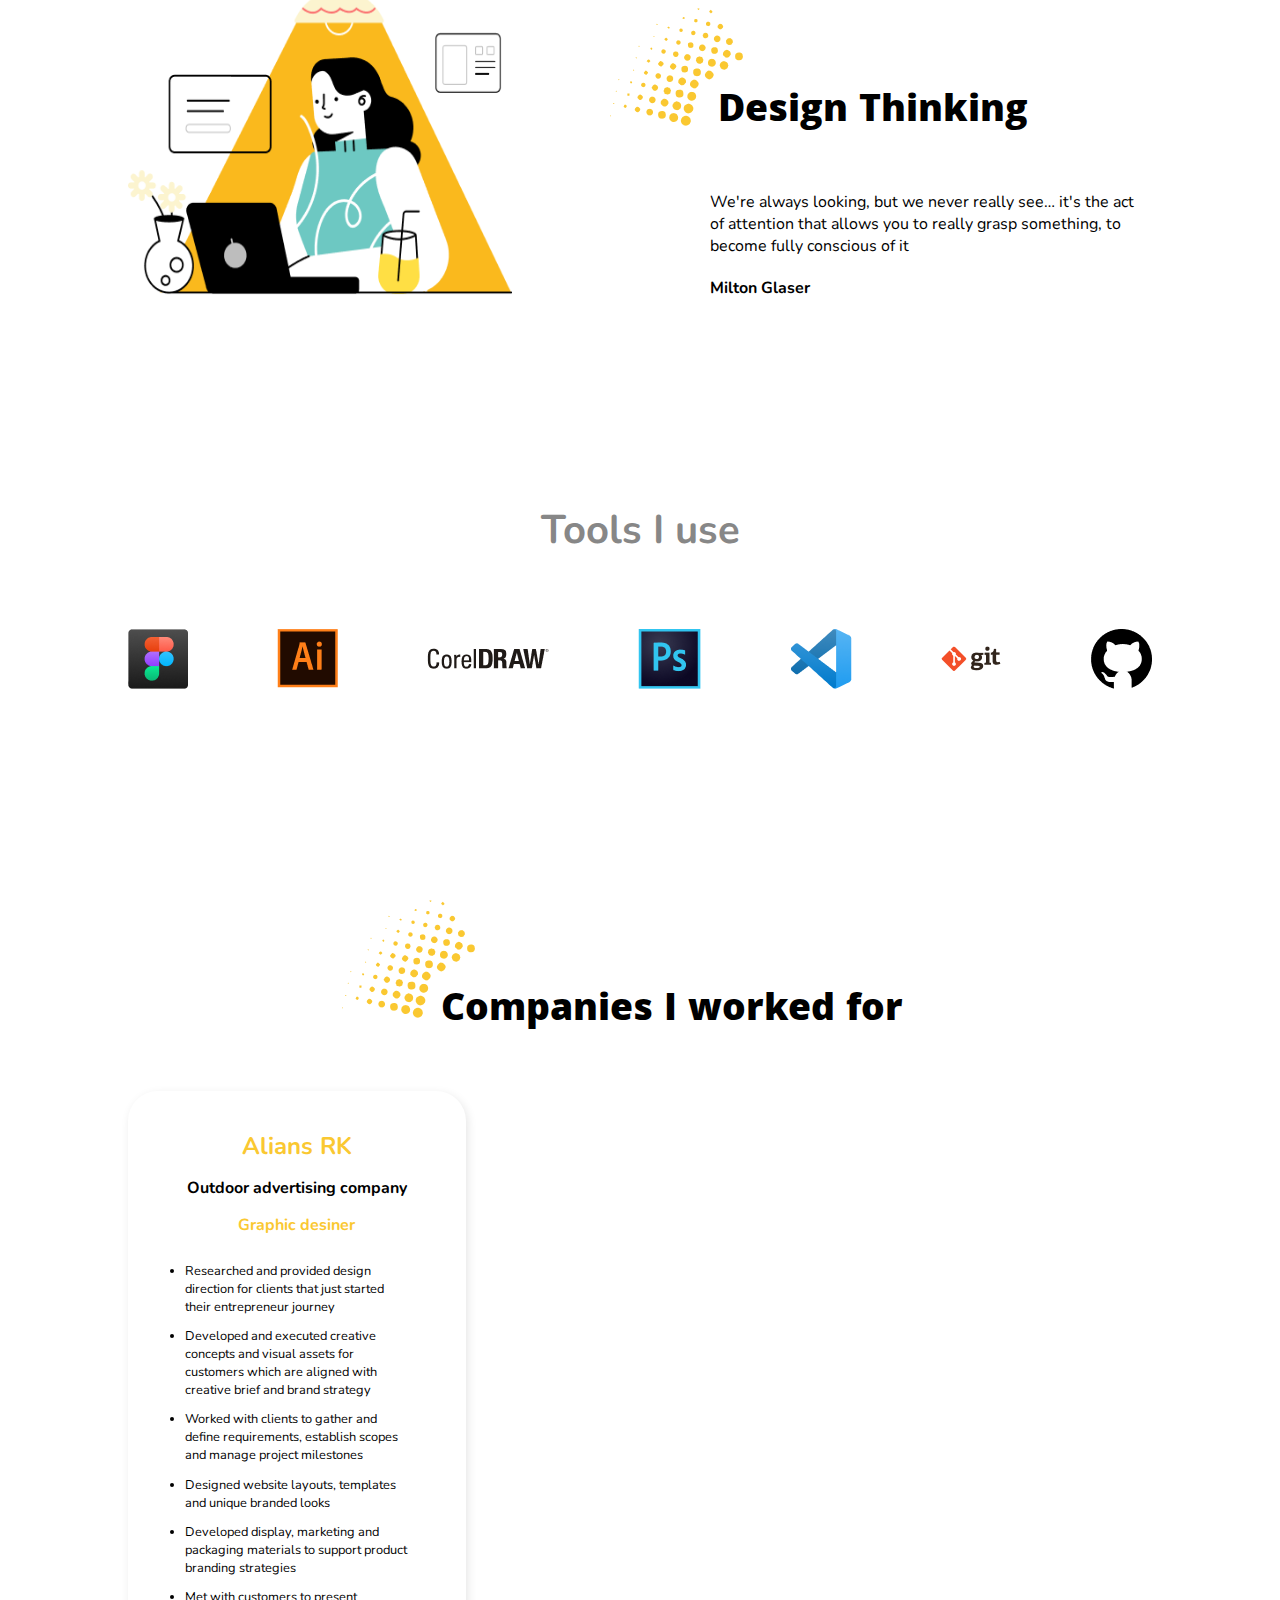
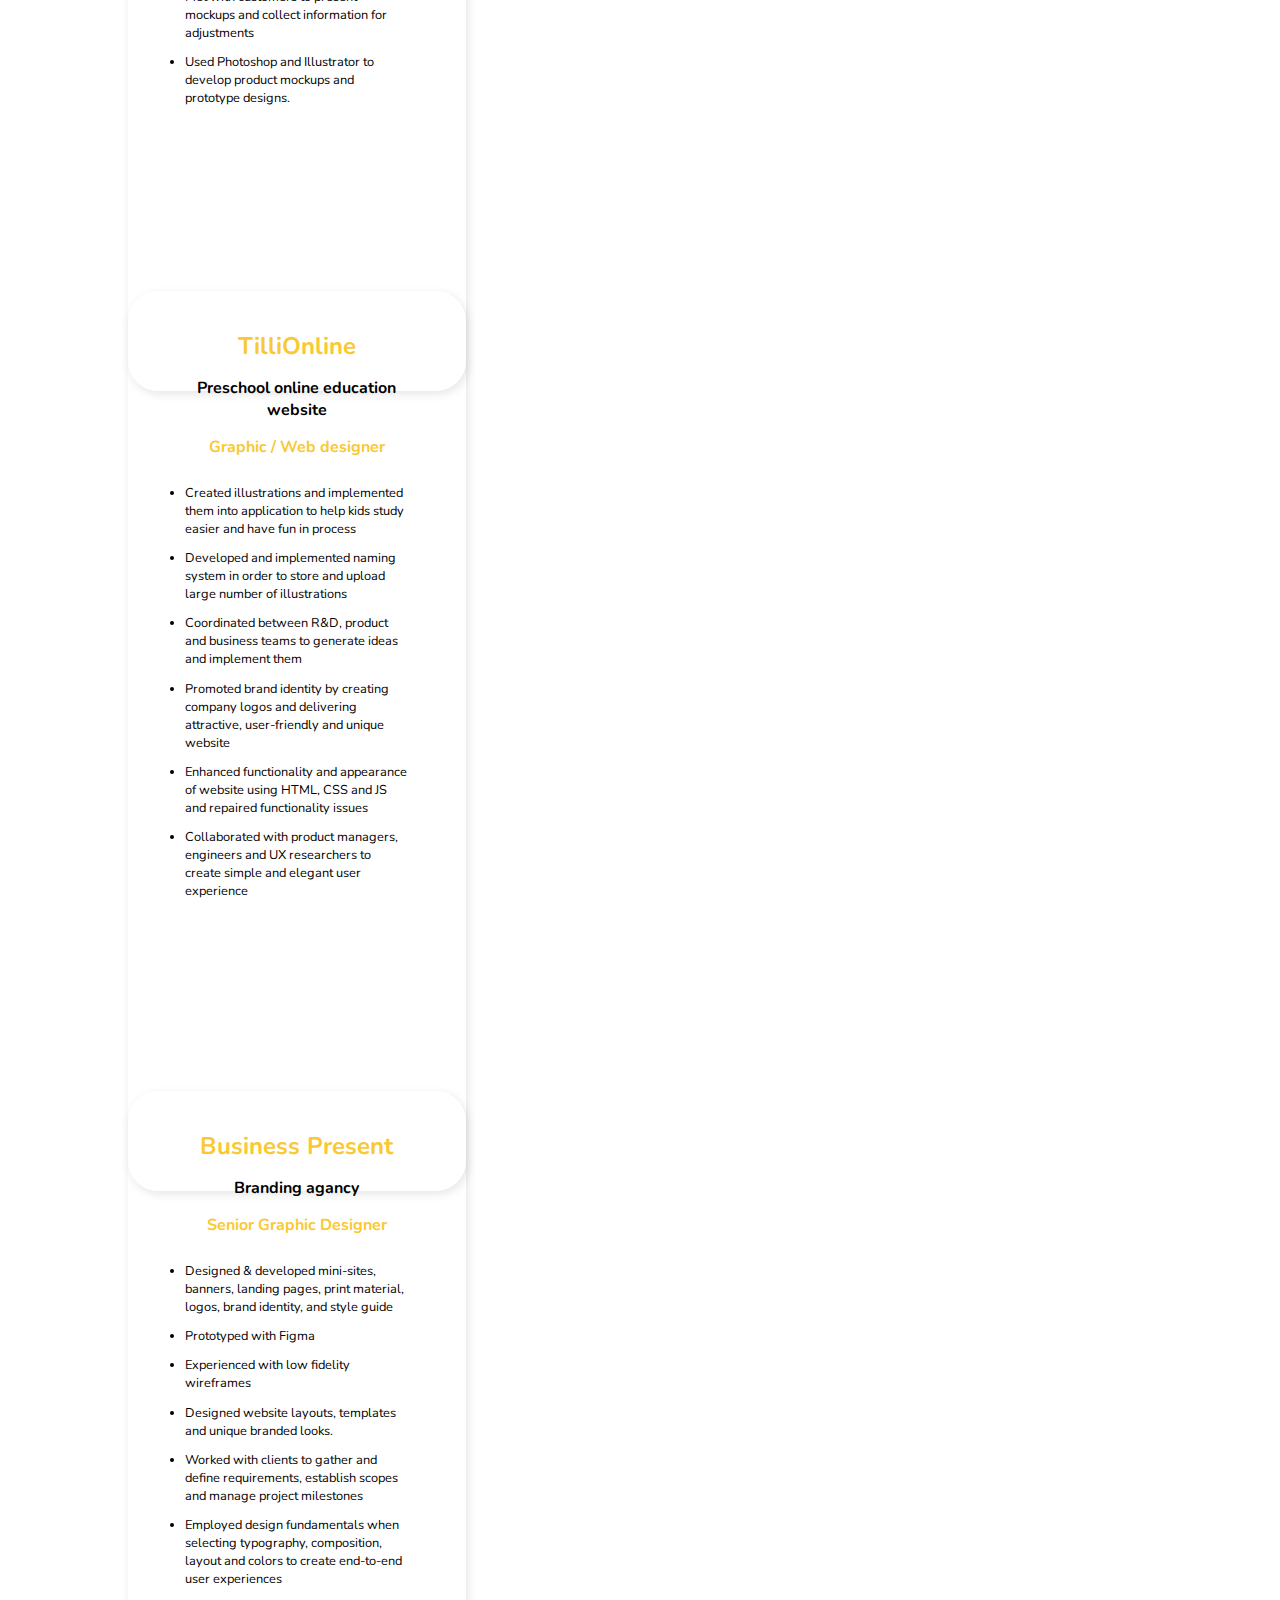
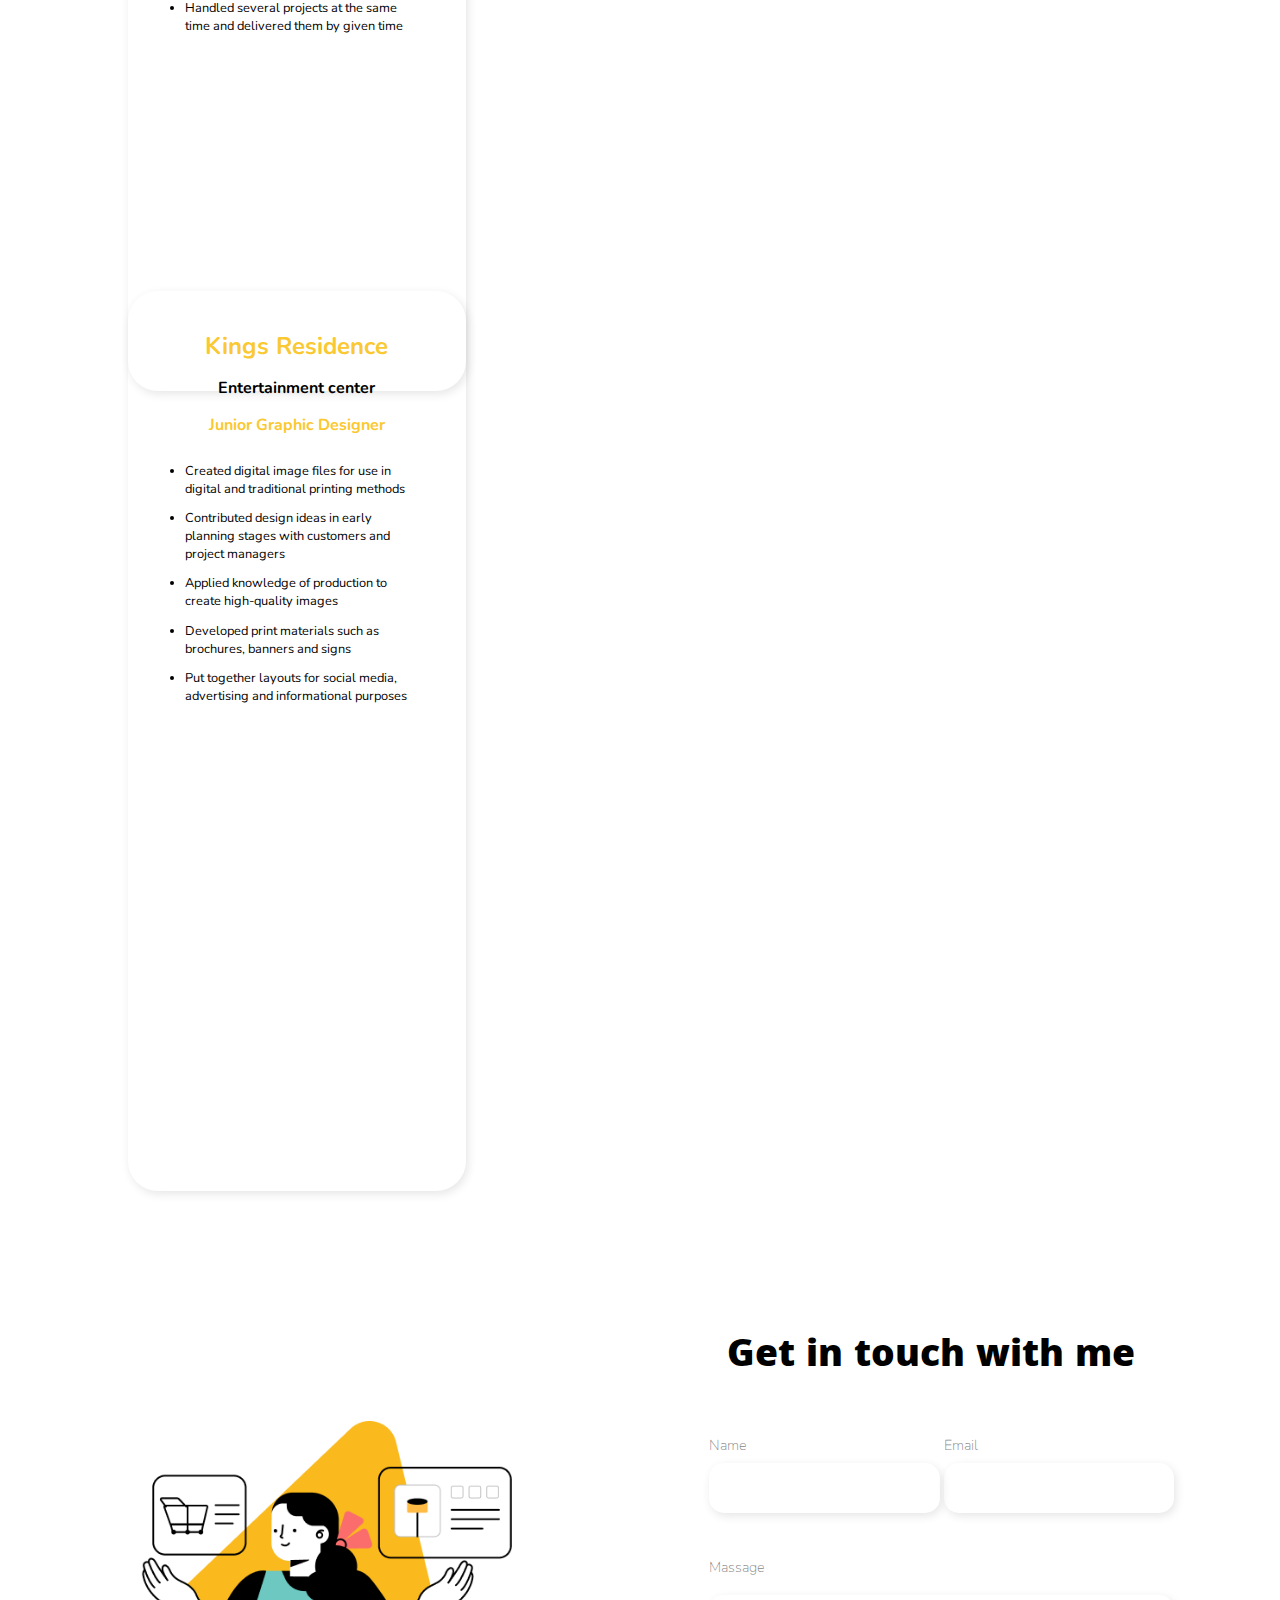
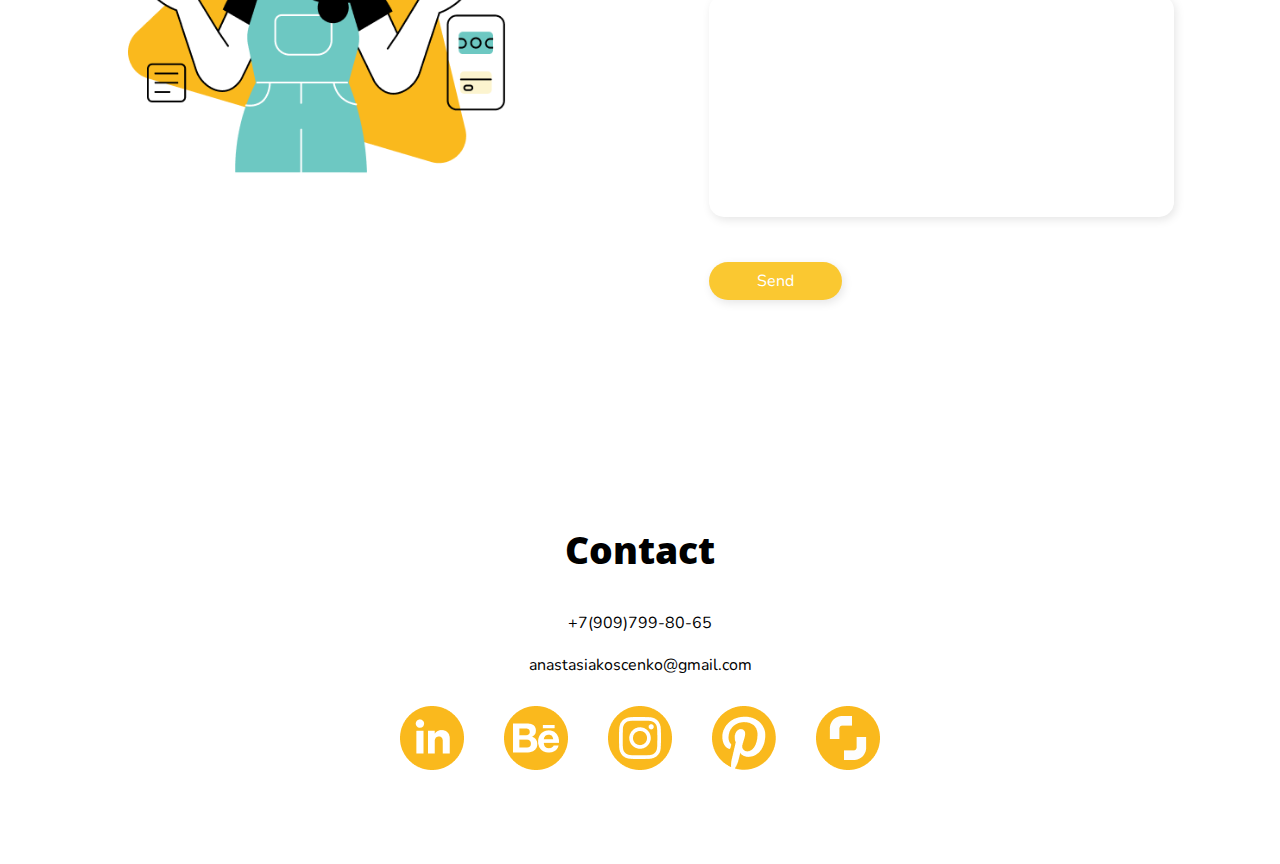
==== commit 10e0cbd7: "Dashboard cover" ====
--- a/index.html
+++ b/index.html
@@ -86,7 +86,7 @@
                         </div>
 
                         <div class=" portfolio-item div-container portfolio-item-container-outer portfolio-item graphic-design latest-projects-item" >
-                            <img src="/pics/section-1-dashboard.svg" alt="icon" class="icon-section-1 icon-picture">
+                            <img src="/pics/section-1-dashboard.png" alt="icon" class="icon-section-1 icon-picture">
 
                             <h3>Dashboard</h3>
                             <p class="portfolio-text portfolio-text-latest">Dashboard design<br>Research / UX / UI / Prototype</p>
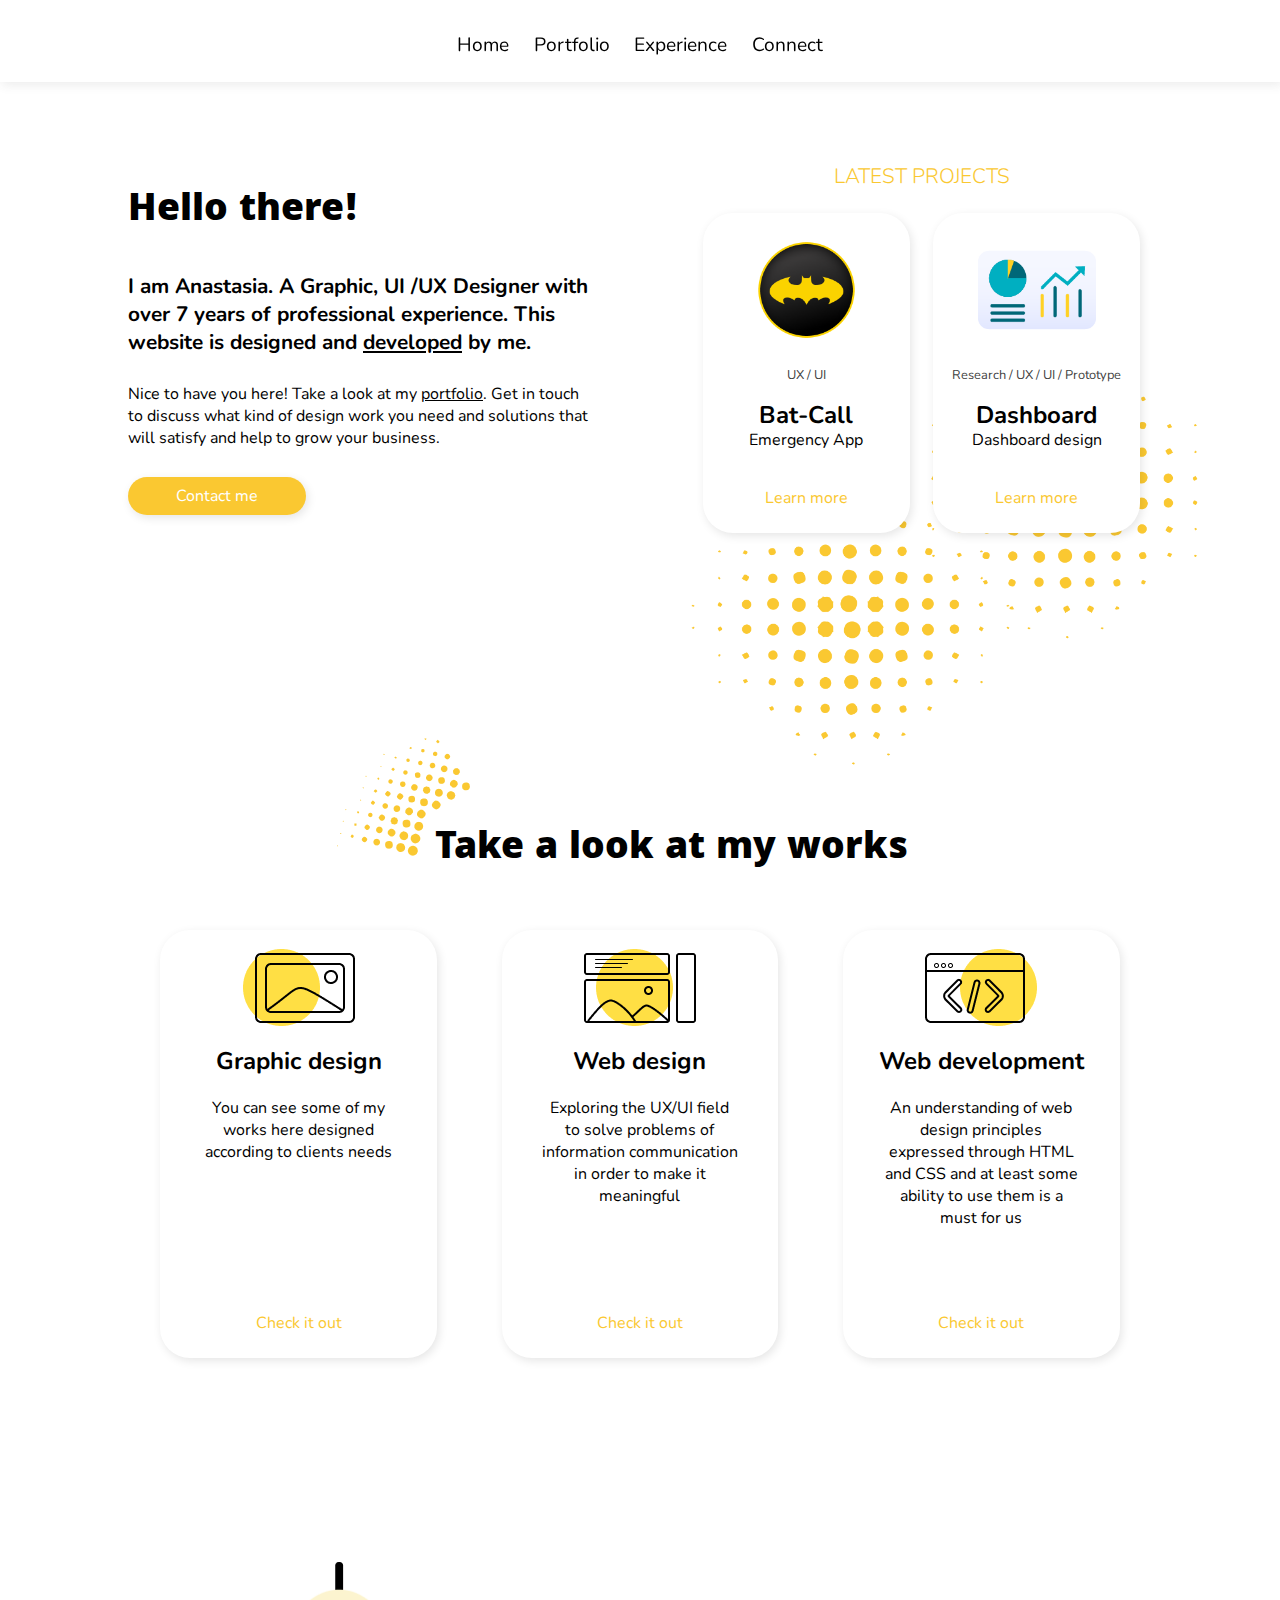
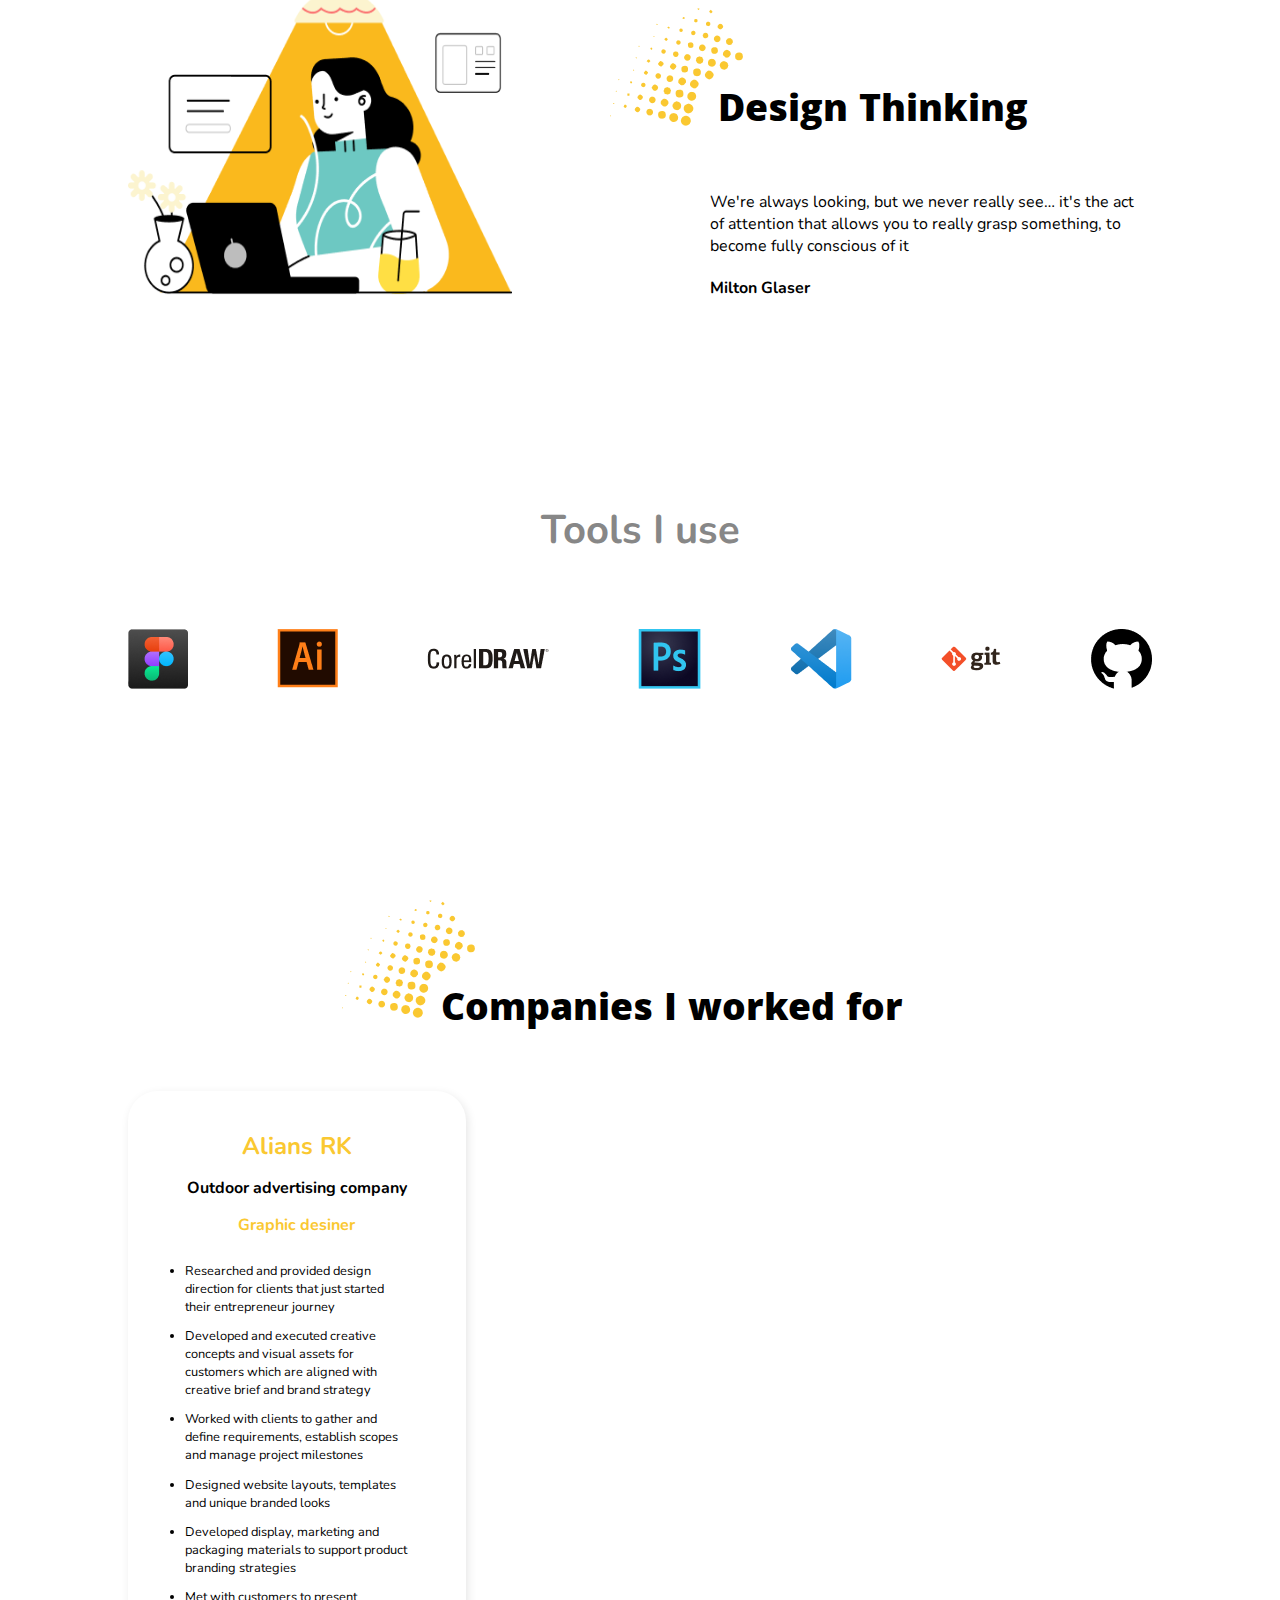
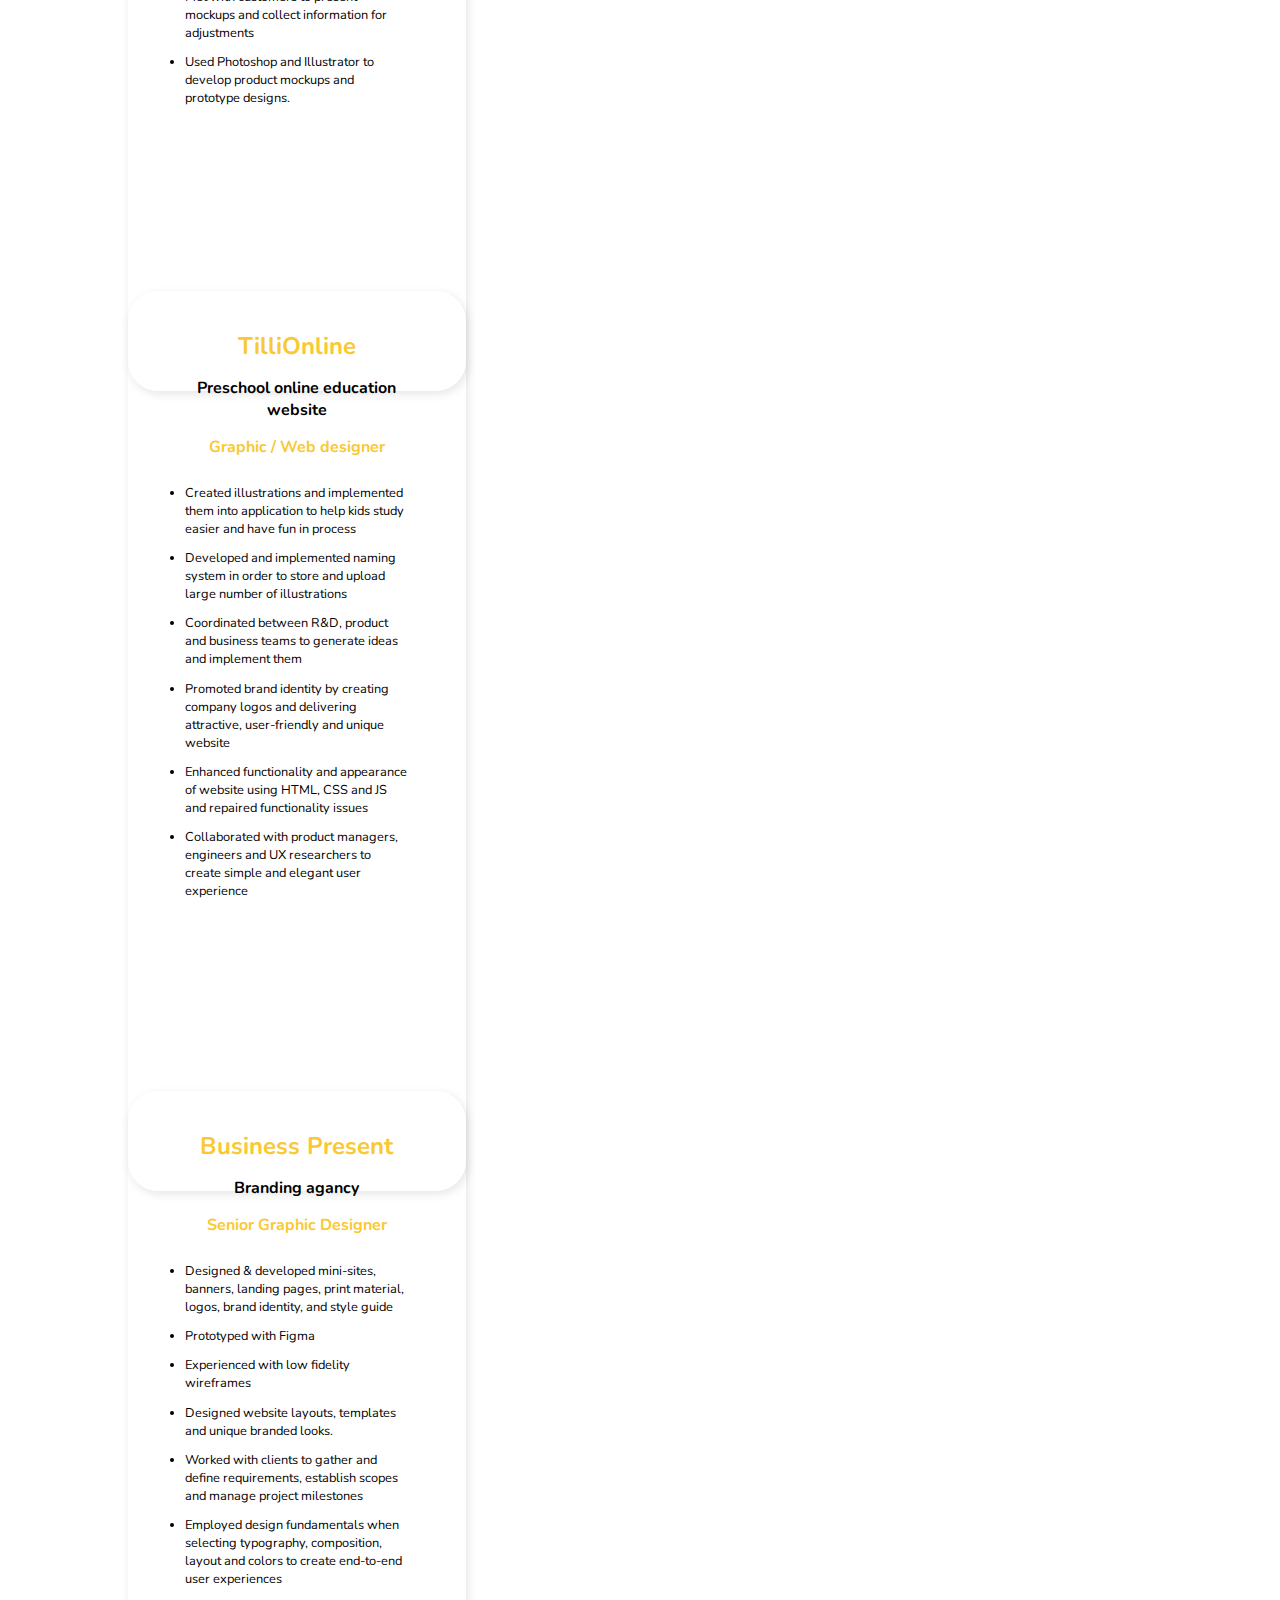
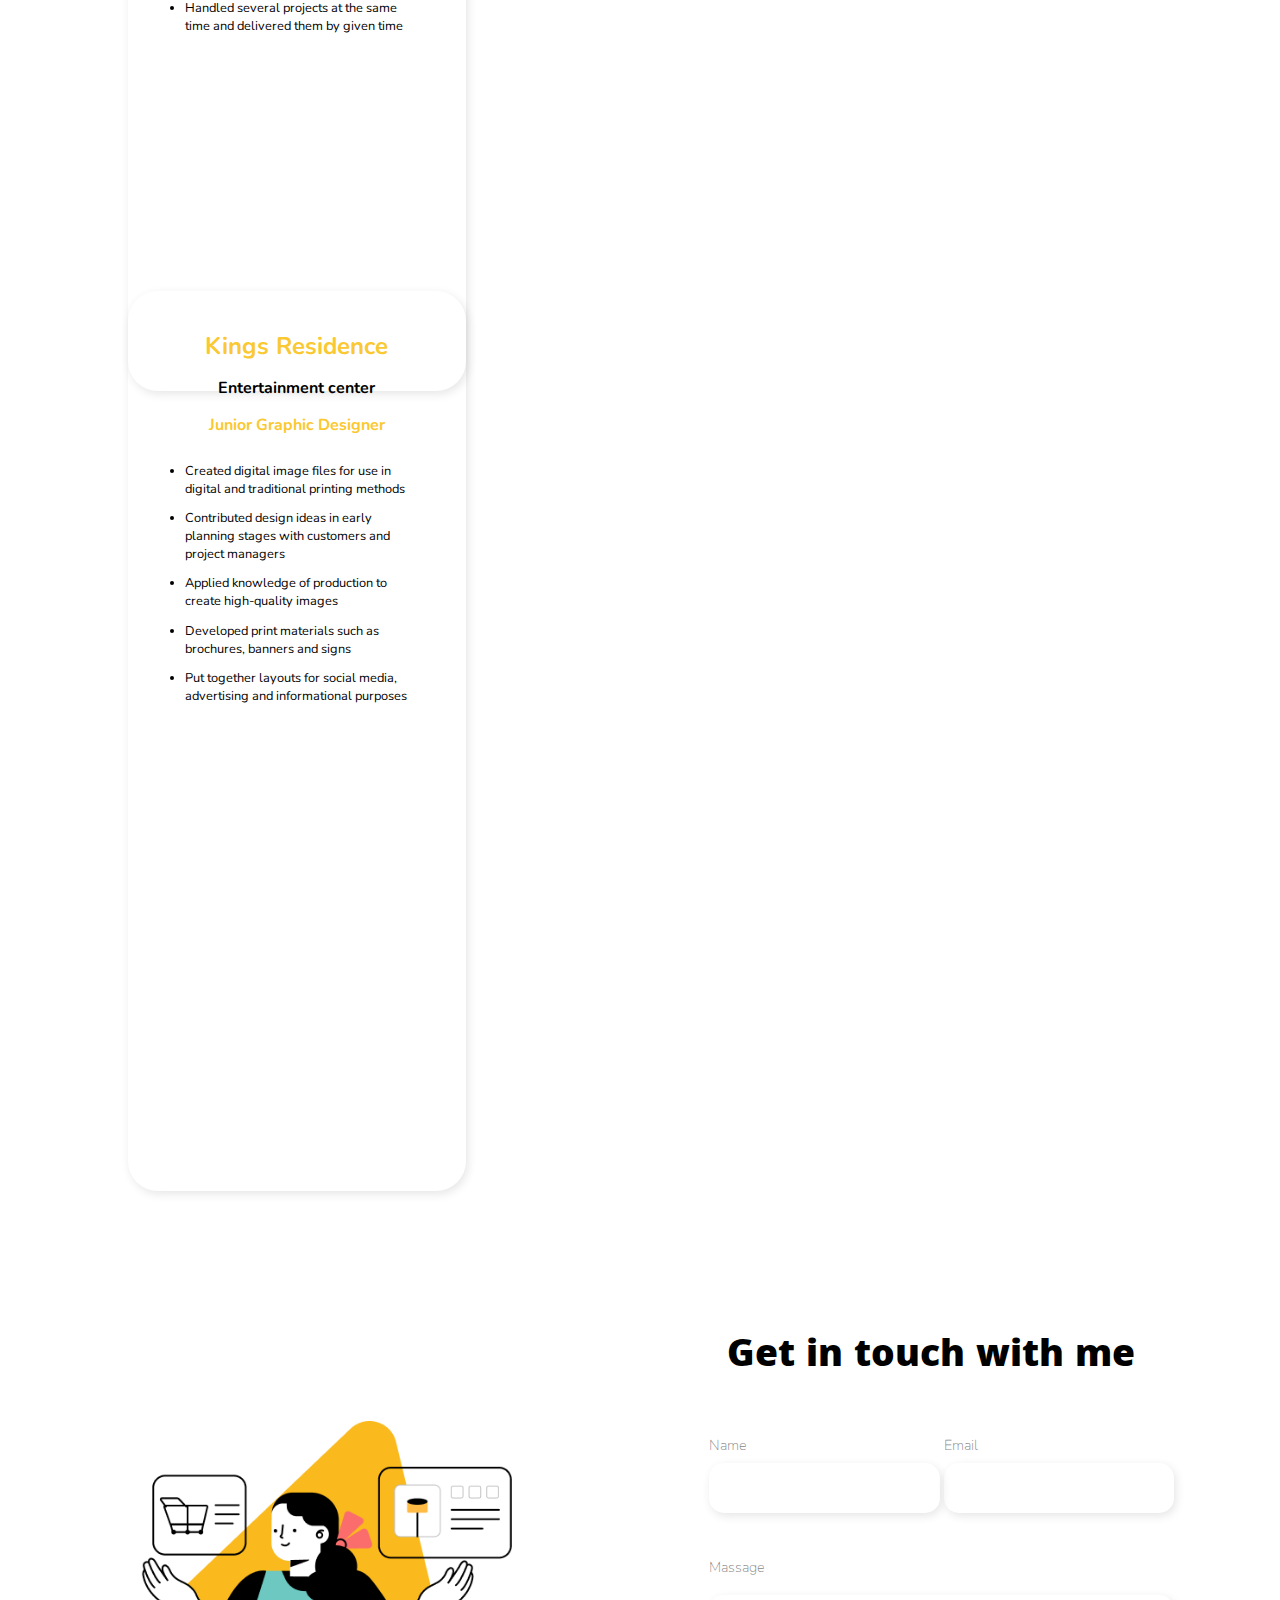
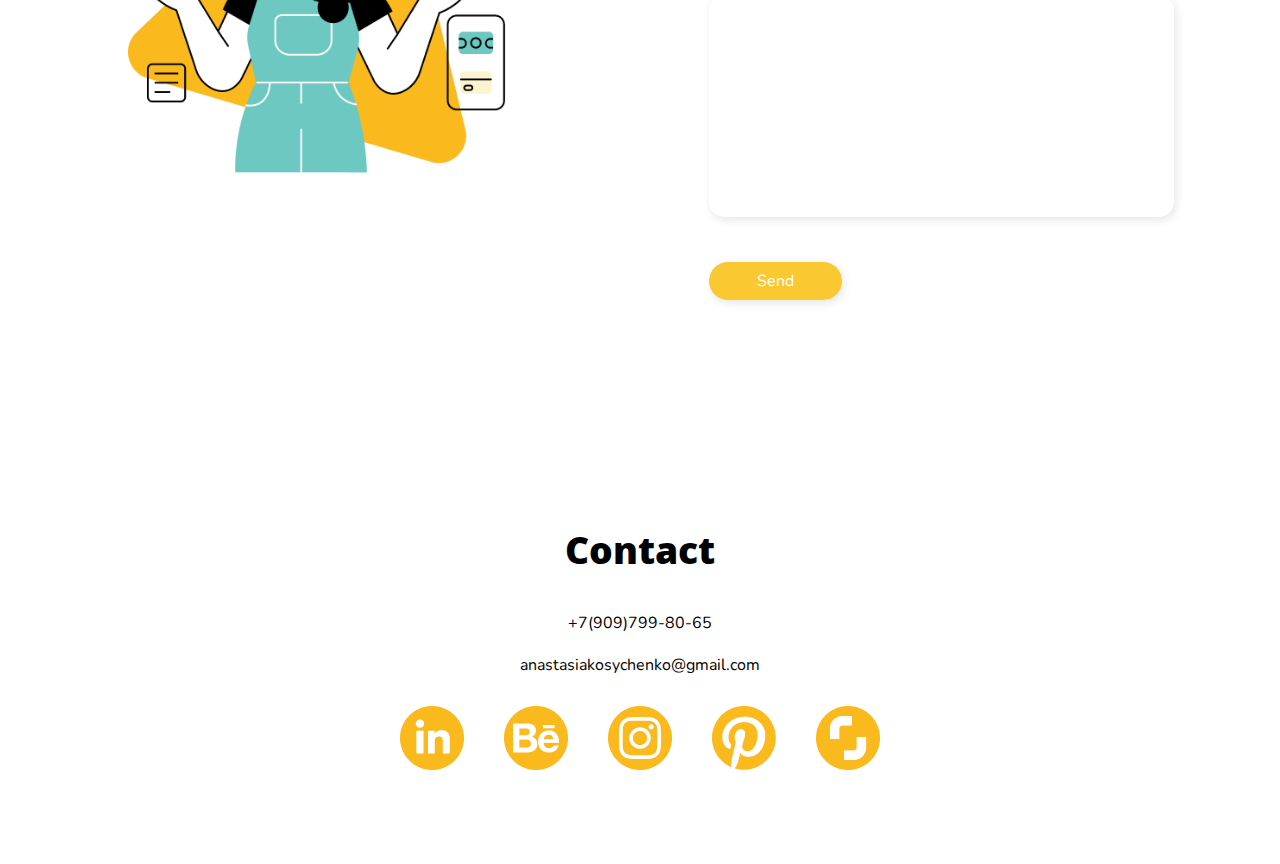
==== commit 59db9439: "email error" ====
--- a/index.html
+++ b/index.html
@@ -77,8 +77,9 @@
                         <div class="portfolio-item-container-outer portfolio-item graphic-design latest-projects-item"  id="batman">
                             <img src="/pics/section-1-batman.png" alt="icon" class="icon-section-1 icon-picture">
 
+                            <p class="portfolio-text portfolio-text-latest subheading">UX / UI</p>
                                 <h3>Bat-Call</h3>
-                                <p class="portfolio-text portfolio-text-latest">Emergency App<br>UX / UI</p>
+                                <p class="portfolio-text portfolio-text-latest subheading1">Emergency App</p>
                                 <div class="button-conteiner button-conteiner-hero-section">
                                     <a href="#" class="button-link yellow button-link-latest">Learn more</a>
                                 </div>
@@ -88,8 +89,9 @@
                         <div class=" portfolio-item div-container portfolio-item-container-outer portfolio-item graphic-design latest-projects-item" >
                             <img src="/pics/section-1-dashboard.png" alt="icon" class="icon-section-1 icon-picture">
 
+                            <p class="portfolio-text portfolio-text-latest subheading">Research / UX / UI / Prototype</p>
                             <h3>Dashboard</h3>
-                            <p class="portfolio-text portfolio-text-latest">Dashboard design<br>Research / UX / UI / Prototype</p>
+                            <p class="portfolio-text portfolio-text-latest subheading1">Dashboard design</p>
                             <div class="button-conteiner button-conteiner-hero-section">
                                 <a href="https://www.figma.com/proto/3lI2QhV7kZQRGvXCv1lnIW/Dashboard_-(Copy)?node-id=103%3A850&scaling=min-zoom&page-id=0%3A1" target=”_blank” class="button-link yellow button-link-latest">Learn more</a>
                             </div>
@@ -313,7 +315,7 @@
         <section class="section-8 contact" id="contact">
             <h2 class="h2-section-8 heading-container">Contact</h2>
             <a href="tel:+79097889065">+7(909)799-80-65</a>
-            <a href="mailto:anastasiakoscenko@gmail.com">anastasiakoscenko@gmail.com</a>
+            <a href="mailto:anastasiakosychenko@gmail.com">anastasiakosychenko@gmail.com</a>
             <div class="social-media-container">
                 <a href="https://www.linkedin.com/in/akosychenko/" target=”_blank”><img src="/pics/linkedin-icon.png" alt="Linkedin" class="social-media"></a>
                 <a href="https://www.behance.net/anastasiasherwood/projects" target=”_blank”><img src="/pics/behance-icon.png" alt="Behance" class="social-media"></a>
--- a/style.css
+++ b/style.css
@@ -97,6 +97,9 @@
    text-decoration: underline;
 }
 
+.subheading{
+
+}
 
 
 
@@ -351,6 +354,15 @@
     left: 0;
 }
 
+.subheading{
+    font-size: .8em;
+    color: #414141;
+}
+
+.subheading1{
+    margin-top: -1% !important;
+}
+
 
 
 /**************** Section-2 ****************/
